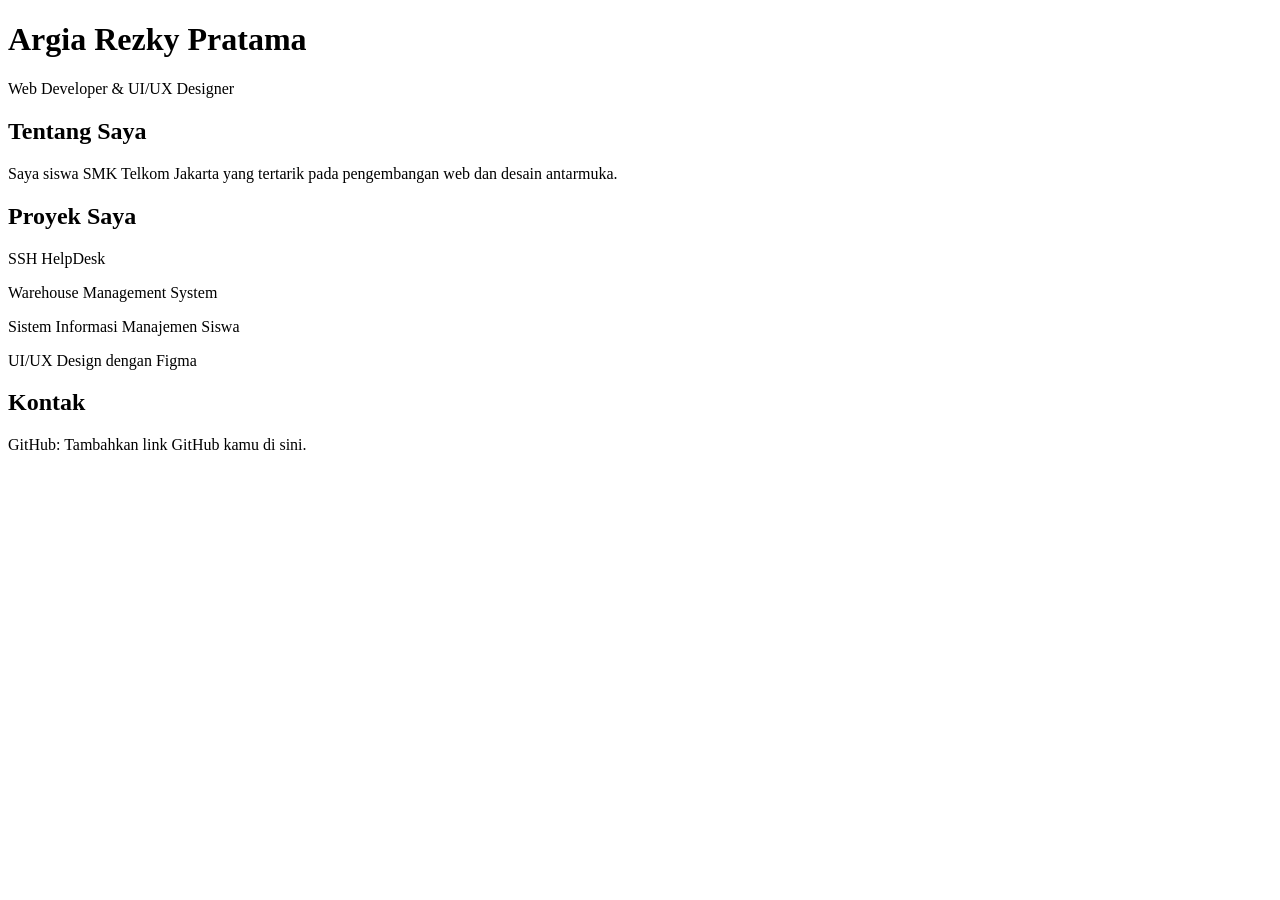
==== index.html @ 99a8f77f "Create index.html" ====
<!DOCTYPE html>
<html lang="id">
<head>
    <meta charset="UTF-8">
    <meta name="viewport" content="width=device-width, initial-scale=1.0">
    <title>Argia Rezky Pratama | Portfolio</title>
    <meta name="description" content="Portfolio Web Developer dan UI/UX Designer.">
</head>
<body>
    <header>
        <h1>Argia Rezky Pratama</h1>
        <p>Web Developer & UI/UX Designer</p>
    </header>

    <main>
        <section>
            <h2>Tentang Saya</h2>
            <p>
                Saya siswa SMK Telkom Jakarta yang tertarik pada
                pengembangan web dan desain antarmuka.
            </p>
        </section>

        <section>
            <h2>Proyek Saya</h2>
            <p>SSH HelpDesk</p>
            <p>Warehouse Management System</p>
            <p>Sistem Informasi Manajemen Siswa</p>
            <p>UI/UX Design dengan Figma</p>
        </section>

        <section>
            <h2>Kontak</h2>
            <p>GitHub: Tambahkan link GitHub kamu di sini.</p>
        </section>
    </main>
</body>
</html>
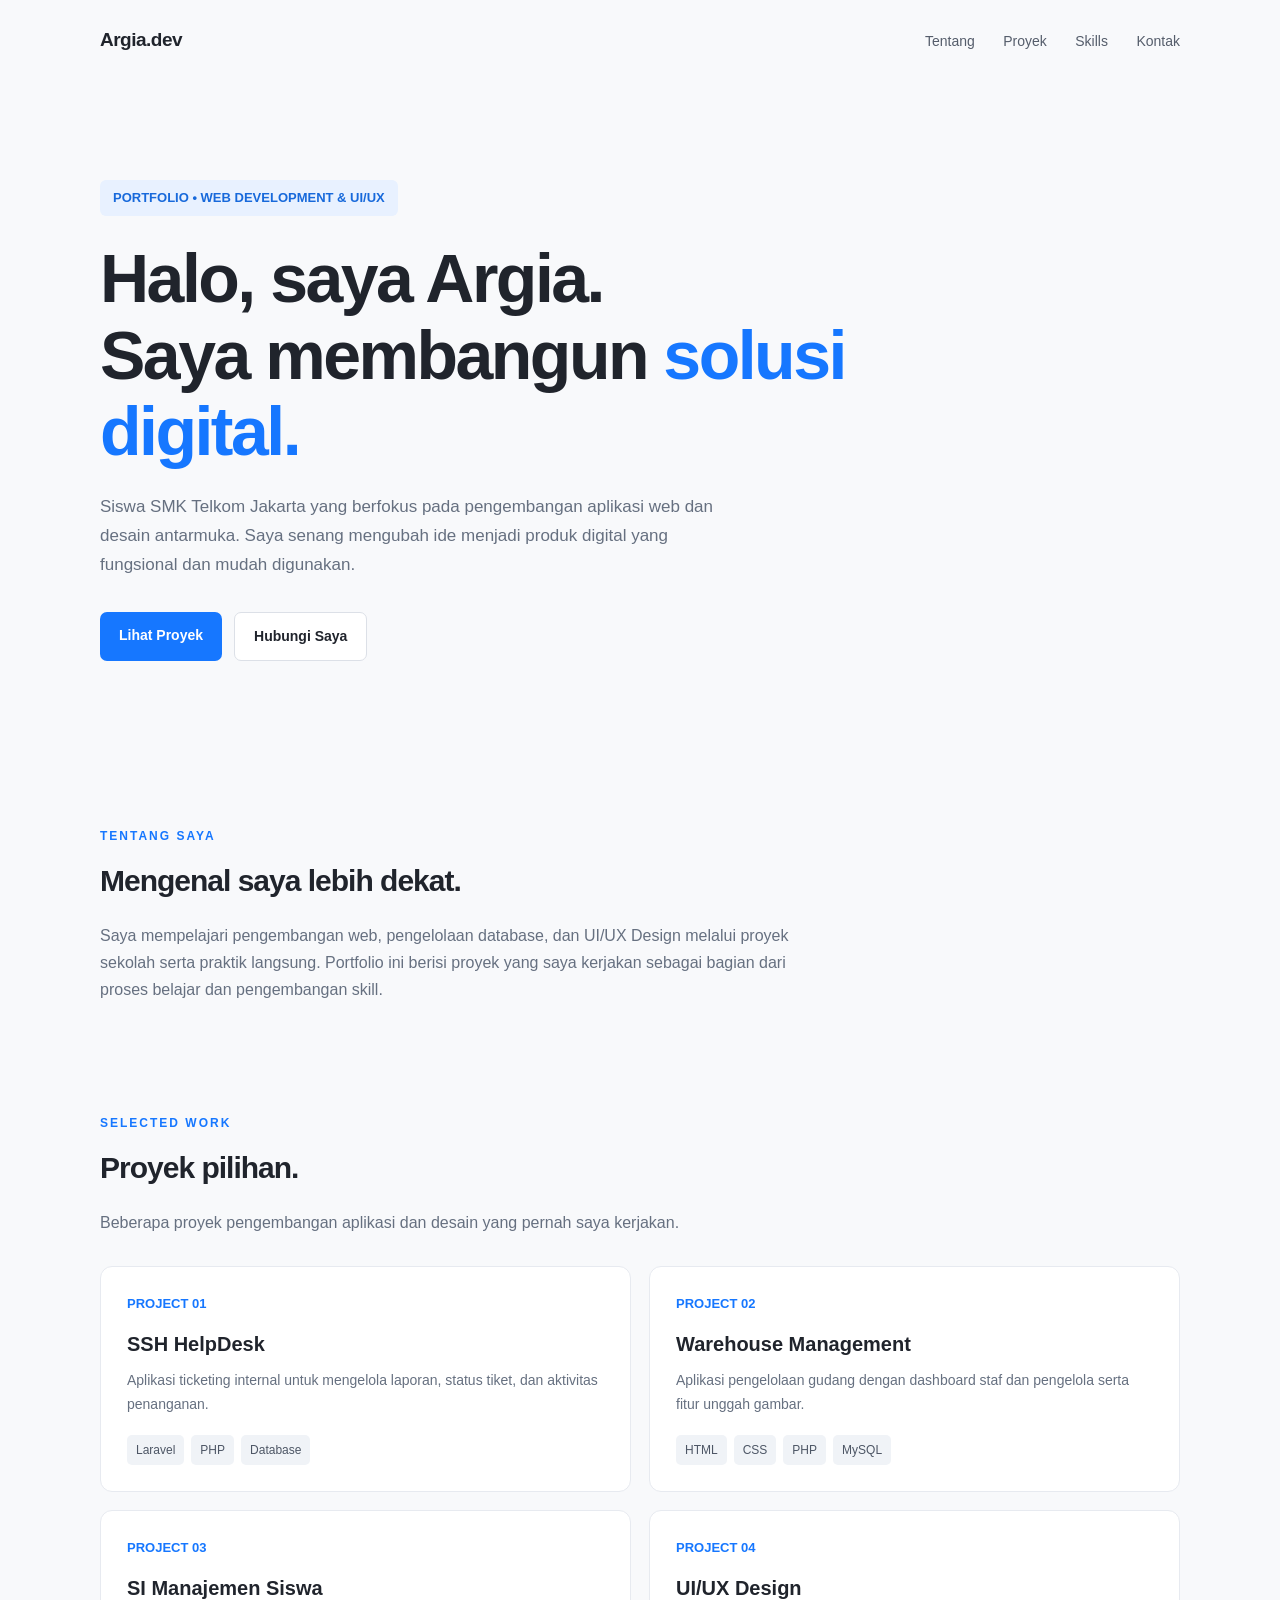
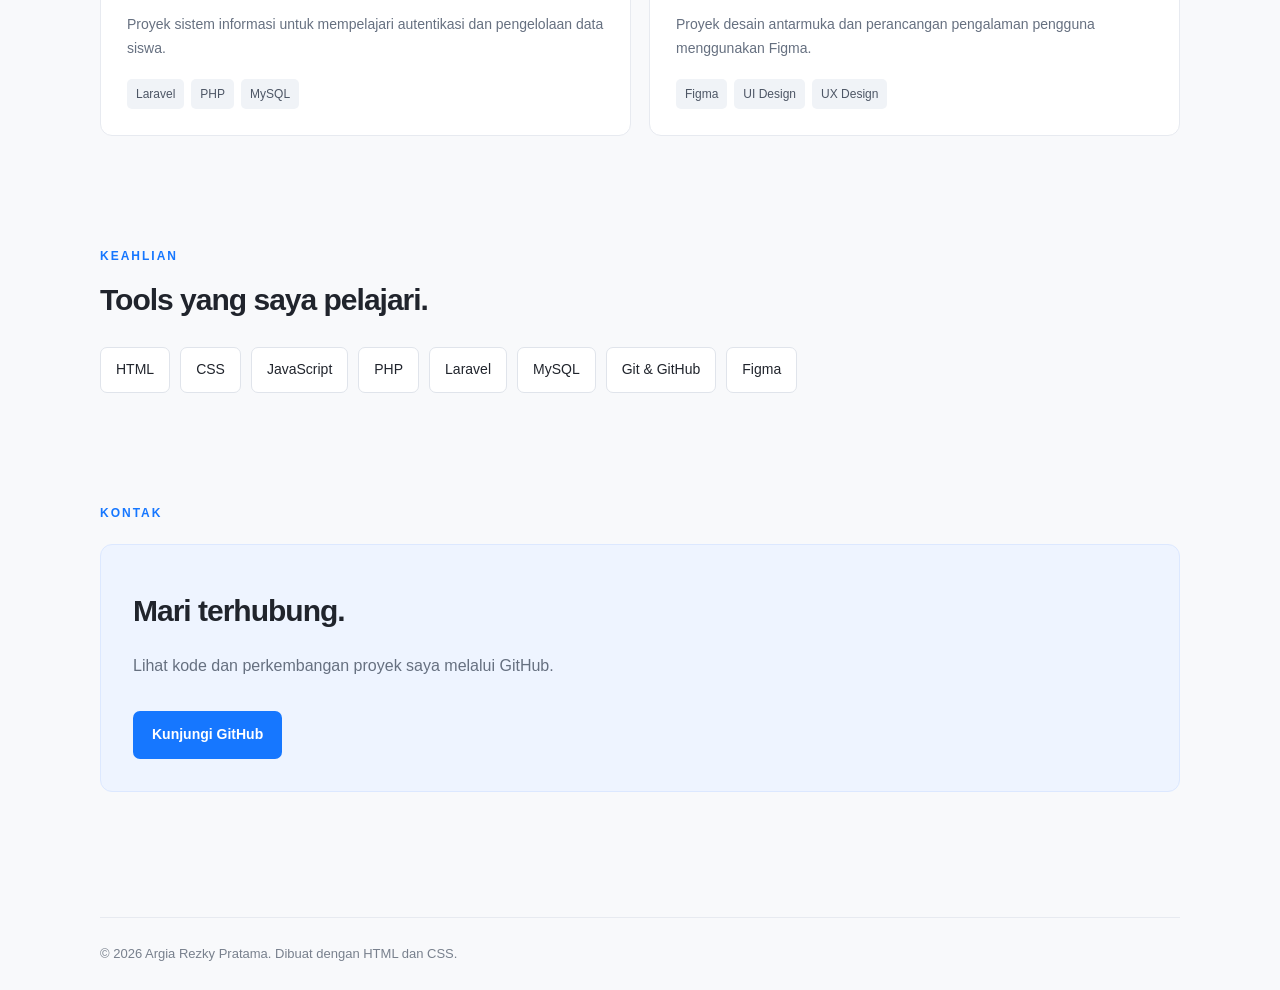
==== commit 37d6ba4b: "Update index.html" ====
--- a/index.html
+++ b/index.html
@@ -1,39 +1,405 @@
-
 <!DOCTYPE html>
 <html lang="id">
 <head>
     <meta charset="UTF-8">
     <meta name="viewport" content="width=device-width, initial-scale=1.0">
+    <meta name="description" content="Portfolio Argia Rezky Pratama, Web Developer dan UI/UX Designer.">
     <title>Argia Rezky Pratama | Portfolio</title>
-    <meta name="description" content="Portfolio Web Developer dan UI/UX Designer.">
+
+    <style>
+        * {
+            margin: 0;
+            padding: 0;
+            box-sizing: border-box;
+        }
+
+        html {
+            scroll-behavior: smooth;
+        }
+
+        body {
+            font-family: Arial, Helvetica, sans-serif;
+            background: #f8f9fb;
+            color: #20242c;
+            line-height: 1.7;
+        }
+
+        .container {
+            width: min(1080px, 90%);
+            margin: auto;
+        }
+
+        nav {
+            display: flex;
+            justify-content: space-between;
+            align-items: center;
+            padding: 24px 0;
+        }
+
+        .logo {
+            font-weight: 800;
+            font-size: 19px;
+            letter-spacing: -0.5px;
+        }
+
+        nav a {
+            text-decoration: none;
+            color: #555d6b;
+            margin-left: 24px;
+            font-size: 14px;
+        }
+
+        nav a:hover {
+            color: #1677ff;
+        }
+
+        .hero {
+            padding: 100px 0 110px;
+            max-width: 780px;
+        }
+
+        .tag {
+            display: inline-block;
+            color: #1769db;
+            background: #e8f1ff;
+            padding: 7px 13px;
+            border-radius: 6px;
+            font-size: 13px;
+            font-weight: 700;
+            margin-bottom: 24px;
+        }
+
+        h1 {
+            font-size: clamp(38px, 7vw, 68px);
+            line-height: 1.12;
+            letter-spacing: -2.5px;
+            margin-bottom: 24px;
+        }
+
+        h1 span {
+            color: #1677ff;
+        }
+
+        .hero p {
+            color: #667080;
+            font-size: 17px;
+            max-width: 620px;
+        }
+
+        .actions {
+            display: flex;
+            gap: 12px;
+            flex-wrap: wrap;
+            margin-top: 32px;
+        }
+
+        .button {
+            display: inline-block;
+            padding: 12px 19px;
+            border-radius: 7px;
+            text-decoration: none;
+            font-size: 14px;
+            font-weight: 700;
+        }
+
+        .primary {
+            color: white;
+            background: #1677ff;
+        }
+
+        .secondary {
+            color: #20242c;
+            border: 1px solid #dce0e7;
+            background: white;
+        }
+
+        section {
+            padding: 55px 0;
+        }
+
+        .section-label {
+            color: #1677ff;
+            font-size: 12px;
+            font-weight: 800;
+            text-transform: uppercase;
+            letter-spacing: 2px;
+        }
+
+        h2 {
+            font-size: 30px;
+            letter-spacing: -1px;
+            margin: 8px 0 16px;
+        }
+
+        .muted {
+            color: #667080;
+            max-width: 700px;
+        }
+
+        .projects {
+            display: grid;
+            grid-template-columns: repeat(2, minmax(0, 1fr));
+            gap: 18px;
+            margin-top: 30px;
+        }
+
+        .project {
+            background: white;
+            border: 1px solid #e7eaf0;
+            border-radius: 12px;
+            padding: 26px;
+            transition: transform 0.2s, border-color 0.2s;
+        }
+
+        .project:hover {
+            transform: translateY(-4px);
+            border-color: #b8d4ff;
+        }
+
+        .project-number {
+            font-size: 13px;
+            color: #1677ff;
+            font-weight: 800;
+        }
+
+        .project h3 {
+            margin: 12px 0 8px;
+            font-size: 20px;
+        }
+
+        .project p {
+            color: #667080;
+            font-size: 14px;
+        }
+
+        .tech {
+            display: flex;
+            flex-wrap: wrap;
+            gap: 7px;
+            margin-top: 18px;
+        }
+
+        .tech span {
+            background: #f0f3f7;
+            padding: 5px 9px;
+            border-radius: 5px;
+            font-size: 12px;
+            color: #4d5665;
+        }
+
+        .skills {
+            display: flex;
+            flex-wrap: wrap;
+            gap: 10px;
+            margin-top: 22px;
+        }
+
+        .skills span {
+            background: white;
+            border: 1px solid #e0e4eb;
+            padding: 10px 15px;
+            border-radius: 7px;
+            font-size: 14px;
+        }
+
+        .contact {
+            background: #eef4ff;
+            border: 1px solid #dce8ff;
+            padding: 32px;
+            border-radius: 12px;
+            margin-top: 20px;
+        }
+
+        footer {
+            border-top: 1px solid #e7eaf0;
+            padding: 25px 0;
+            margin-top: 70px;
+            color: #78808d;
+            font-size: 13px;
+        }
+
+        @media (max-width: 650px) {
+            nav {
+                align-items: flex-start;
+                gap: 15px;
+                flex-direction: column;
+            }
+
+            nav a {
+                margin: 0 15px 0 0;
+            }
+
+            .hero {
+                padding: 65px 0 75px;
+            }
+
+            h1 {
+                letter-spacing: -1.5px;
+            }
+
+            .projects {
+                grid-template-columns: 1fr;
+            }
+
+            section {
+                padding: 38px 0;
+            }
+        }
+    </style>
 </head>
+
 <body>
-    <header>
-        <h1>Argia Rezky Pratama</h1>
-        <p>Web Developer & UI/UX Designer</p>
-    </header>
-
-    <main>
-        <section>
-            <h2>Tentang Saya</h2>
+    <div class="container">
+        <nav>
+            <div class="logo">Argia.dev</div>
+            <div>
+                <a href="#about">Tentang</a>
+                <a href="#projects">Proyek</a>
+                <a href="#skills">Skills</a>
+                <a href="#contact">Kontak</a>
+            </div>
+        </nav>
+
+        <header class="hero">
+            <span class="tag">PORTFOLIO • WEB DEVELOPMENT & UI/UX</span>
+
+            <h1>Halo, saya Argia.<br>
+                Saya membangun <span>solusi digital.</span>
+            </h1>
+
             <p>
-                Saya siswa SMK Telkom Jakarta yang tertarik pada
-                pengembangan web dan desain antarmuka.
+                Siswa SMK Telkom Jakarta yang berfokus pada
+                pengembangan aplikasi web dan desain antarmuka.
+                Saya senang mengubah ide menjadi produk digital
+                yang fungsional dan mudah digunakan.
+            </p>
+
+            <div class="actions">
+                <a href="#projects" class="button primary">
+                    Lihat Proyek
+                </a>
+                <a href="#contact" class="button secondary">
+                    Hubungi Saya
+                </a>
+            </div>
+        </header>
+
+        <section id="about">
+            <div class="section-label">Tentang Saya</div>
+            <h2>Mengenal saya lebih dekat.</h2>
+            <p class="muted">
+                Saya mempelajari pengembangan web, pengelolaan database,
+                dan UI/UX Design melalui proyek sekolah serta praktik
+                langsung. Portfolio ini berisi proyek yang saya kerjakan
+                sebagai bagian dari proses belajar dan pengembangan skill.
             </p>
         </section>
 
-        <section>
-            <h2>Proyek Saya</h2>
-            <p>SSH HelpDesk</p>
-            <p>Warehouse Management System</p>
-            <p>Sistem Informasi Manajemen Siswa</p>
-            <p>UI/UX Design dengan Figma</p>
+        <section id="projects">
+            <div class="section-label">Selected Work</div>
+            <h2>Proyek pilihan.</h2>
+            <p class="muted">
+                Beberapa proyek pengembangan aplikasi dan desain
+                yang pernah saya kerjakan.
+            </p>
+
+            <div class="projects">
+                <article class="project">
+                    <div class="project-number">PROJECT 01</div>
+                    <h3>SSH HelpDesk</h3>
+                    <p>
+                        Aplikasi ticketing internal untuk mengelola
+                        laporan, status tiket, dan aktivitas penanganan.
+                    </p>
+                    <div class="tech">
+                        <span>Laravel</span>
+                        <span>PHP</span>
+                        <span>Database</span>
+                    </div>
+                </article>
+
+                <article class="project">
+                    <div class="project-number">PROJECT 02</div>
+                    <h3>Warehouse Management</h3>
+                    <p>
+                        Aplikasi pengelolaan gudang dengan dashboard
+                        staf dan pengelola serta fitur unggah gambar.
+                    </p>
+                    <div class="tech">
+                        <span>HTML</span>
+                        <span>CSS</span>
+                        <span>PHP</span>
+                        <span>MySQL</span>
+                    </div>
+                </article>
+
+                <article class="project">
+                    <div class="project-number">PROJECT 03</div>
+                    <h3>SI Manajemen Siswa</h3>
+                    <p>
+                        Proyek sistem informasi untuk mempelajari
+                        autentikasi dan pengelolaan data siswa.
+                    </p>
+                    <div class="tech">
+                        <span>Laravel</span>
+                        <span>PHP</span>
+                        <span>MySQL</span>
+                    </div>
+                </article>
+
+                <article class="project">
+                    <div class="project-number">PROJECT 04</div>
+                    <h3>UI/UX Design</h3>
+                    <p>
+                        Proyek desain antarmuka dan perancangan
+                        pengalaman pengguna menggunakan Figma.
+                    </p>
+                    <div class="tech">
+                        <span>Figma</span>
+                        <span>UI Design</span>
+                        <span>UX Design</span>
+                    </div>
+                </article>
+            </div>
         </section>
 
-        <section>
-            <h2>Kontak</h2>
-            <p>GitHub: Tambahkan link GitHub kamu di sini.</p>
+        <section id="skills">
+            <div class="section-label">Keahlian</div>
+            <h2>Tools yang saya pelajari.</h2>
+
+            <div class="skills">
+                <span>HTML</span>
+                <span>CSS</span>
+                <span>JavaScript</span>
+                <span>PHP</span>
+                <span>Laravel</span>
+                <span>MySQL</span>
+                <span>Git & GitHub</span>
+                <span>Figma</span>
+            </div>
         </section>
-    </main>
+
+        <section id="contact">
+            <div class="section-label">Kontak</div>
+            <div class="contact">
+                <h2>Mari terhubung.</h2>
+                <p class="muted">
+                    Lihat kode dan perkembangan proyek saya melalui GitHub.
+                </p>
+                <div class="actions">
+                    <a class="button primary"
+                       href="https://github.com/ArgiaX"
+                       target="_blank"
+                       rel="noopener noreferrer">
+                        Kunjungi GitHub
+                    </a>
+                </div>
+            </div>
+        </section>
+
+        <footer>
+            © 2026 Argia Rezky Pratama. Dibuat dengan HTML dan CSS.
+        </footer>
+    </div>
 </body>
 </html>
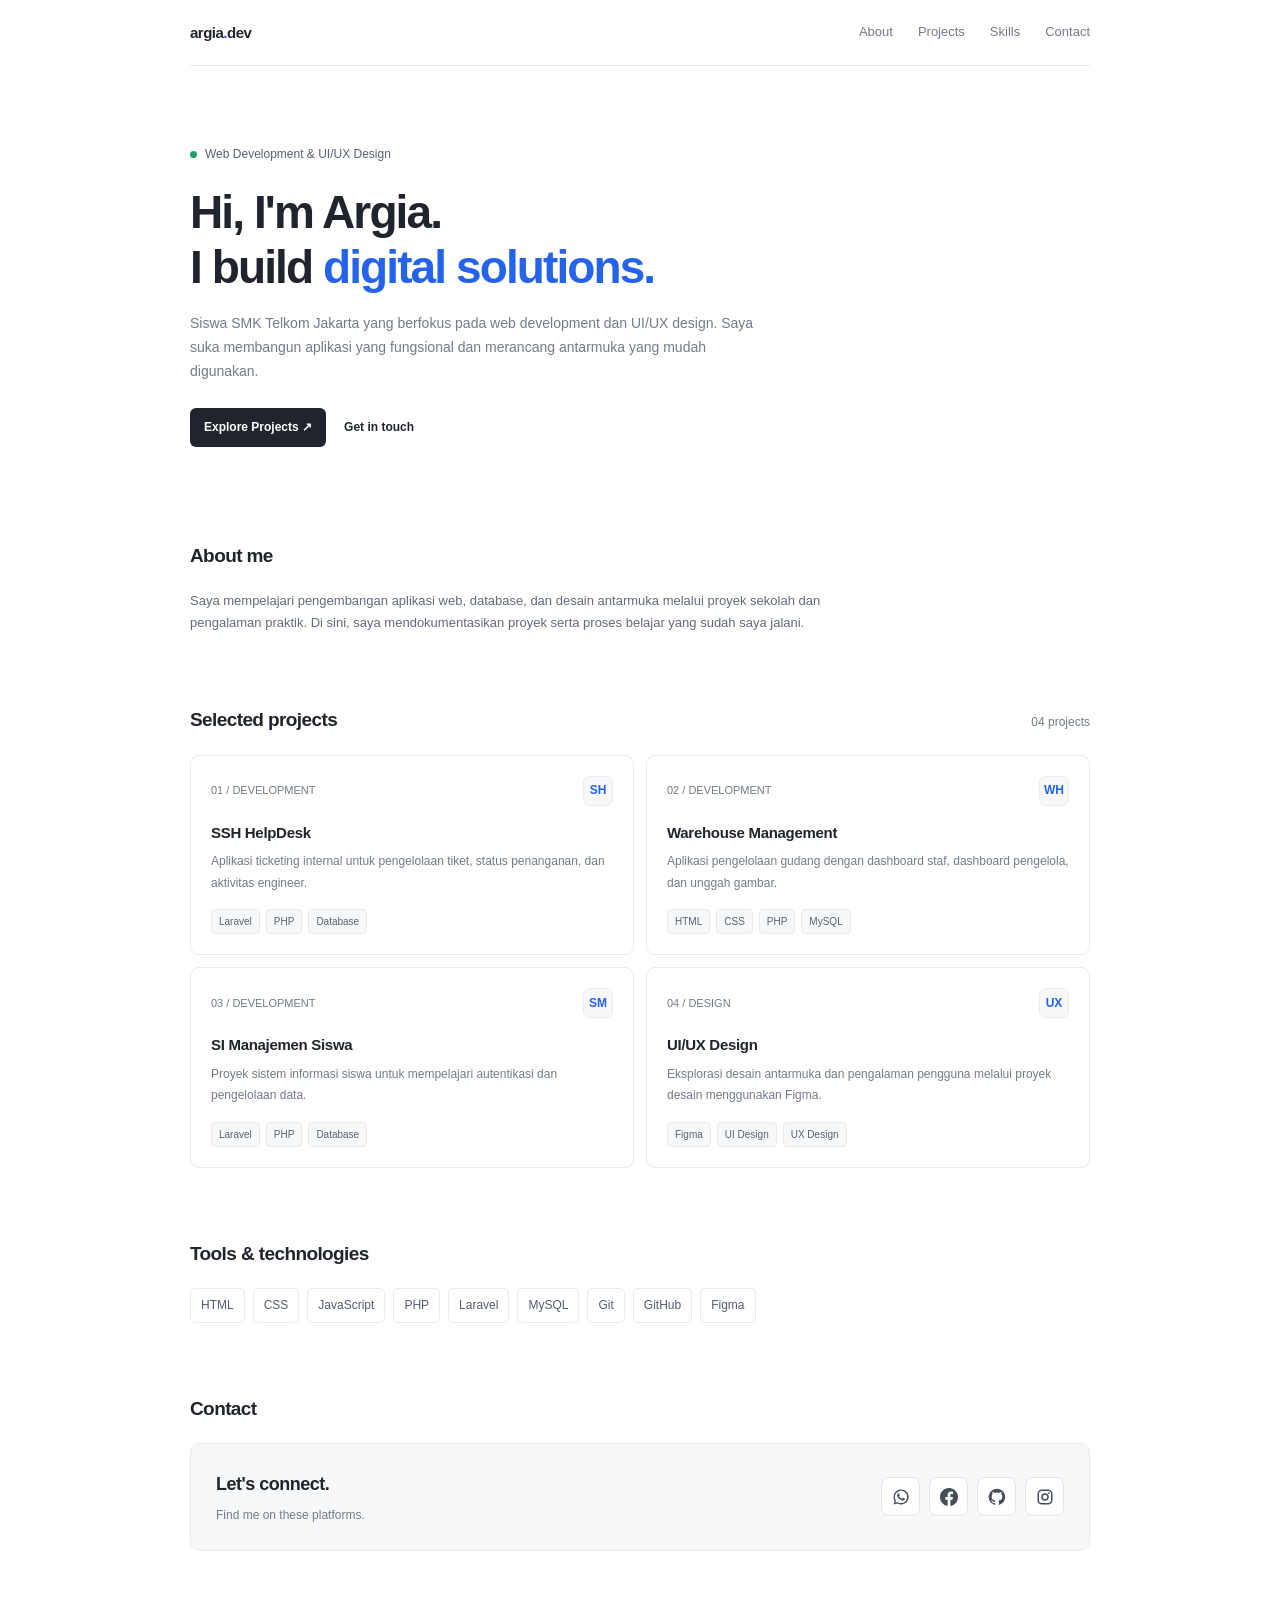
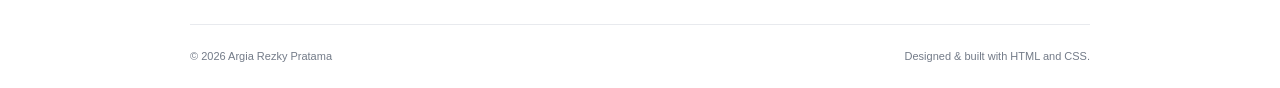
==== commit 349f6823: "Update index.html" ====
--- a/index.html
+++ b/index.html
@@ -1,3 +1,4 @@
+
 <!DOCTYPE html>
 <html lang="id">
 <head>
@@ -7,6 +8,15 @@
     <title>Argia Rezky Pratama | Portfolio</title>
 
     <style>
+        :root {
+            --bg: #ffffff;
+            --surface: #f7f8fa;
+            --text: #20242c;
+            --muted: #737b88;
+            --border: #e8eaee;
+            --accent: #2563eb;
+        }
+
         * {
             margin: 0;
             padding: 0;
@@ -15,234 +25,384 @@
 
         html {
             scroll-behavior: smooth;
+            scroll-padding-top: 85px;
         }
 
         body {
-            font-family: Arial, Helvetica, sans-serif;
-            background: #f8f9fb;
-            color: #20242c;
+            font-family: Inter, -apple-system, BlinkMacSystemFont,
+                "Segoe UI", sans-serif;
+            background: var(--bg);
+            color: var(--text);
+            font-size: 14px;
             line-height: 1.7;
+            -webkit-font-smoothing: antialiased;
+        }
+
+        a {
+            color: inherit;
+            text-decoration: none;
         }
 
         .container {
-            width: min(1080px, 90%);
+            width: min(900px, calc(100% - 40px));
             margin: auto;
         }
 
+        /* NAVBAR */
+
         nav {
+            height: 66px;
             display: flex;
             justify-content: space-between;
             align-items: center;
-            padding: 24px 0;
-        }
-
-        .logo {
-            font-weight: 800;
+            border-bottom: 1px solid var(--border);
+        }
+
+        .brand {
+            font-size: 15px;
+            font-weight: 750;
+            letter-spacing: -0.5px;
+        }
+
+        .brand span {
+            color: var(--accent);
+        }
+
+        .nav-links {
+            display: flex;
+            align-items: center;
+            gap: 25px;
+        }
+
+        .nav-links a {
+            font-size: 13px;
+            color: var(--muted);
+            transition: color .2s;
+        }
+
+        .nav-links a:hover,
+        .nav-links a.active {
+            color: var(--text);
+        }
+
+        /* INTRO */
+
+        .hero {
+            padding: 76px 0 58px;
+        }
+
+        .availability {
+            display: inline-flex;
+            align-items: center;
+            gap: 8px;
+            color: #566171;
+            font-size: 12px;
+            margin-bottom: 20px;
+        }
+
+        .dot {
+            width: 7px;
+            height: 7px;
+            background: #22a06b;
+            border-radius: 50%;
+        }
+
+        h1 {
+            font-size: clamp(32px, 5vw, 46px);
+            letter-spacing: -1.9px;
+            line-height: 1.2;
+            font-weight: 750;
+            margin-bottom: 17px;
+        }
+
+        h1 span {
+            color: var(--accent);
+        }
+
+        .intro {
+            color: var(--muted);
+            max-width: 570px;
+            font-size: 14px;
+        }
+
+        .hero-actions {
+            display: flex;
+            align-items: center;
+            gap: 18px;
+            margin-top: 25px;
+        }
+
+        .button {
+            display: inline-flex;
+            align-items: center;
+            justify-content: center;
+            padding: 9px 14px;
+            border-radius: 6px;
+            font-size: 12px;
+            font-weight: 650;
+            transition: .2s;
+        }
+
+        .button-primary {
+            color: white;
+            background: var(--text);
+        }
+
+        .button-primary:hover {
+            background: var(--accent);
+        }
+
+        .text-link {
+            font-size: 12px;
+            font-weight: 600;
+        }
+
+        .text-link:hover {
+            color: var(--accent);
+        }
+
+        /* SECTIONS */
+
+        section {
+            padding: 35px 0;
+        }
+
+        .section-heading {
+            display: flex;
+            align-items: baseline;
+            justify-content: space-between;
+            gap: 15px;
+            margin-bottom: 18px;
+        }
+
+        .section-heading h2 {
             font-size: 19px;
-            letter-spacing: -0.5px;
-        }
-
-        nav a {
-            text-decoration: none;
-            color: #555d6b;
-            margin-left: 24px;
-            font-size: 14px;
-        }
-
-        nav a:hover {
-            color: #1677ff;
-        }
-
-        .hero {
-            padding: 100px 0 110px;
-            max-width: 780px;
-        }
-
-        .tag {
-            display: inline-block;
-            color: #1769db;
-            background: #e8f1ff;
-            padding: 7px 13px;
-            border-radius: 6px;
+            letter-spacing: -.6px;
+            font-weight: 720;
+        }
+
+        .section-heading p {
+            font-size: 12px;
+            color: var(--muted);
+        }
+
+        .about-text {
+            max-width: 690px;
+            color: #626b78;
             font-size: 13px;
-            font-weight: 700;
-            margin-bottom: 24px;
-        }
-
-        h1 {
-            font-size: clamp(38px, 7vw, 68px);
-            line-height: 1.12;
-            letter-spacing: -2.5px;
-            margin-bottom: 24px;
-        }
-
-        h1 span {
-            color: #1677ff;
-        }
-
-        .hero p {
-            color: #667080;
-            font-size: 17px;
-            max-width: 620px;
-        }
-
-        .actions {
-            display: flex;
-            gap: 12px;
-            flex-wrap: wrap;
-            margin-top: 32px;
-        }
-
-        .button {
-            display: inline-block;
-            padding: 12px 19px;
-            border-radius: 7px;
-            text-decoration: none;
-            font-size: 14px;
-            font-weight: 700;
-        }
-
-        .primary {
-            color: white;
-            background: #1677ff;
-        }
-
-        .secondary {
-            color: #20242c;
-            border: 1px solid #dce0e7;
-            background: white;
-        }
-
-        section {
-            padding: 55px 0;
-        }
-
-        .section-label {
-            color: #1677ff;
-            font-size: 12px;
-            font-weight: 800;
-            text-transform: uppercase;
-            letter-spacing: 2px;
-        }
-
-        h2 {
-            font-size: 30px;
-            letter-spacing: -1px;
-            margin: 8px 0 16px;
-        }
-
-        .muted {
-            color: #667080;
-            max-width: 700px;
-        }
-
-        .projects {
+        }
+
+        /* PROJECTS */
+
+        .project-grid {
             display: grid;
             grid-template-columns: repeat(2, minmax(0, 1fr));
-            gap: 18px;
-            margin-top: 30px;
+            gap: 12px;
         }
 
         .project {
+            padding: 20px;
+            border: 1px solid var(--border);
+            border-radius: 9px;
             background: white;
-            border: 1px solid #e7eaf0;
-            border-radius: 12px;
-            padding: 26px;
-            transition: transform 0.2s, border-color 0.2s;
+            transition: border-color .2s, transform .2s;
         }
 
         .project:hover {
-            transform: translateY(-4px);
-            border-color: #b8d4ff;
-        }
-
-        .project-number {
-            font-size: 13px;
-            color: #1677ff;
-            font-weight: 800;
+            border-color: #c5d5f6;
+            transform: translateY(-2px);
+        }
+
+        .project-top {
+            display: flex;
+            align-items: center;
+            justify-content: space-between;
+            margin-bottom: 14px;
+        }
+
+        .project-index {
+            color: var(--muted);
+            font-size: 11px;
+        }
+
+        .project-mark {
+            width: 30px;
+            height: 30px;
+            display: grid;
+            place-items: center;
+            background: var(--surface);
+            border: 1px solid var(--border);
+            border-radius: 7px;
+            color: var(--accent);
+            font-size: 12px;
+            font-weight: 750;
         }
 
         .project h3 {
-            margin: 12px 0 8px;
-            font-size: 20px;
+            font-size: 15px;
+            letter-spacing: -.3px;
+            margin-bottom: 6px;
         }
 
         .project p {
-            color: #667080;
-            font-size: 14px;
-        }
-
-        .tech {
+            font-size: 12px;
+            line-height: 1.8;
+            color: var(--muted);
+        }
+
+        .tags {
             display: flex;
             flex-wrap: wrap;
-            gap: 7px;
-            margin-top: 18px;
-        }
-
-        .tech span {
-            background: #f0f3f7;
-            padding: 5px 9px;
+            gap: 6px;
+            margin-top: 15px;
+        }
+
+        .tags span {
+            background: var(--surface);
+            border: 1px solid var(--border);
+            border-radius: 4px;
+            padding: 3px 7px;
+            font-size: 10px;
+            color: #596272;
+        }
+
+        /* SKILLS */
+
+        .skill-list {
+            display: flex;
+            flex-wrap: wrap;
+            gap: 8px;
+        }
+
+        .skill-list span {
+            border: 1px solid var(--border);
             border-radius: 5px;
-            font-size: 12px;
-            color: #4d5665;
-        }
-
-        .skills {
-            display: flex;
-            flex-wrap: wrap;
-            gap: 10px;
-            margin-top: 22px;
-        }
-
-        .skills span {
+            padding: 6px 10px;
+            font-size: 12px;
+            color: #535d6c;
+        }
+
+        /* CONTACT */
+
+        .contact-box {
+            background: var(--surface);
+            border: 1px solid var(--border);
+            border-radius: 10px;
+            padding: 25px;
+            display: flex;
+            align-items: center;
+            justify-content: space-between;
+            gap: 20px;
+        }
+
+        .contact-box h2 {
+            font-size: 18px;
+            letter-spacing: -.5px;
+            margin-bottom: 5px;
+        }
+
+        .contact-box p {
+            color: var(--muted);
+            font-size: 12px;
+        }
+
+        .socials {
+            display: flex;
+            gap: 9px;
+            flex-shrink: 0;
+        }
+
+        .social {
+            width: 39px;
+            height: 39px;
+            display: grid;
+            place-items: center;
             background: white;
-            border: 1px solid #e0e4eb;
-            padding: 10px 15px;
-            border-radius: 7px;
-            font-size: 14px;
-        }
-
-        .contact {
-            background: #eef4ff;
-            border: 1px solid #dce8ff;
-            padding: 32px;
-            border-radius: 12px;
-            margin-top: 20px;
+            border: 1px solid #e1e5eb;
+            border-radius: 8px;
+            color: #454d59;
+            transition: .2s;
+        }
+
+        .social svg {
+            width: 18px;
+            height: 18px;
+            fill: currentColor;
+        }
+
+        .social:hover {
+            color: var(--accent);
+            border-color: #b9cdf7;
+            transform: translateY(-2px);
         }
 
         footer {
-            border-top: 1px solid #e7eaf0;
-            padding: 25px 0;
-            margin-top: 70px;
-            color: #78808d;
-            font-size: 13px;
-        }
-
-        @media (max-width: 650px) {
+            margin-top: 38px;
+            padding: 22px 0;
+            border-top: 1px solid var(--border);
+            display: flex;
+            justify-content: space-between;
+            gap: 12px;
+            color: var(--muted);
+            font-size: 11px;
+        }
+
+        @media (max-width: 600px) {
+            .container {
+                width: calc(100% - 32px);
+            }
+
             nav {
+                height: 62px;
+            }
+
+            .nav-links {
+                gap: 13px;
+            }
+
+            .nav-links a {
+                font-size: 12px;
+            }
+
+            .hero {
+                padding: 58px 0 42px;
+            }
+
+            h1 {
+                letter-spacing: -1.3px;
+            }
+
+            section {
+                padding: 27px 0;
+            }
+
+            .project-grid {
+                grid-template-columns: 1fr;
+            }
+
+            .contact-box {
                 align-items: flex-start;
-                gap: 15px;
                 flex-direction: column;
-            }
-
-            nav a {
-                margin: 0 15px 0 0;
-            }
-
-            .hero {
-                padding: 65px 0 75px;
-            }
-
-            h1 {
-                letter-spacing: -1.5px;
-            }
-
-            .projects {
-                grid-template-columns: 1fr;
-            }
-
-            section {
-                padding: 38px 0;
+                padding: 20px;
+            }
+
+            .socials {
+                flex-wrap: wrap;
+            }
+
+            footer {
+                flex-direction: column;
+                gap: 4px;
+            }
+        }
+
+        @media (prefers-reduced-motion: reduce) {
+            html {
+                scroll-behavior: auto;
+            }
+
+            *, *::before, *::after {
+                transition: none !important;
             }
         }
     </style>
@@ -250,68 +410,76 @@
 
 <body>
     <div class="container">
+
         <nav>
-            <div class="logo">Argia.dev</div>
-            <div>
-                <a href="#about">Tentang</a>
-                <a href="#projects">Proyek</a>
+            <a href="#home" class="brand">argia<span>.</span>dev</a>
+
+            <div class="nav-links">
+                <a href="#about">About</a>
+                <a href="#projects">Projects</a>
                 <a href="#skills">Skills</a>
-                <a href="#contact">Kontak</a>
+                <a href="#contact">Contact</a>
             </div>
         </nav>
 
-        <header class="hero">
-            <span class="tag">PORTFOLIO • WEB DEVELOPMENT & UI/UX</span>
-
-            <h1>Halo, saya Argia.<br>
-                Saya membangun <span>solusi digital.</span>
+        <header class="hero" id="home">
+            <div class="availability">
+                <span class="dot"></span>
+                Web Development & UI/UX Design
+            </div>
+
+            <h1>Hi, I'm Argia.<br>
+                I build <span>digital solutions.</span>
             </h1>
 
-            <p>
-                Siswa SMK Telkom Jakarta yang berfokus pada
-                pengembangan aplikasi web dan desain antarmuka.
-                Saya senang mengubah ide menjadi produk digital
-                yang fungsional dan mudah digunakan.
+            <p class="intro">
+                Siswa SMK Telkom Jakarta yang berfokus pada web development
+                dan UI/UX design. Saya suka membangun aplikasi yang
+                fungsional dan merancang antarmuka yang mudah digunakan.
             </p>
 
-            <div class="actions">
-                <a href="#projects" class="button primary">
-                    Lihat Proyek
+            <div class="hero-actions">
+                <a href="#projects" class="button button-primary">
+                    Explore Projects ↗
                 </a>
-                <a href="#contact" class="button secondary">
-                    Hubungi Saya
+                <a href="#contact" class="text-link">
+                    Get in touch
                 </a>
             </div>
         </header>
 
         <section id="about">
-            <div class="section-label">Tentang Saya</div>
-            <h2>Mengenal saya lebih dekat.</h2>
-            <p class="muted">
-                Saya mempelajari pengembangan web, pengelolaan database,
-                dan UI/UX Design melalui proyek sekolah serta praktik
-                langsung. Portfolio ini berisi proyek yang saya kerjakan
-                sebagai bagian dari proses belajar dan pengembangan skill.
+            <div class="section-heading">
+                <h2>About me</h2>
+            </div>
+
+            <p class="about-text">
+                Saya mempelajari pengembangan aplikasi web, database,
+                dan desain antarmuka melalui proyek sekolah dan pengalaman
+                praktik. Di sini, saya mendokumentasikan proyek serta
+                proses belajar yang sudah saya jalani.
             </p>
         </section>
 
         <section id="projects">
-            <div class="section-label">Selected Work</div>
-            <h2>Proyek pilihan.</h2>
-            <p class="muted">
-                Beberapa proyek pengembangan aplikasi dan desain
-                yang pernah saya kerjakan.
-            </p>
-
-            <div class="projects">
+            <div class="section-heading">
+                <h2>Selected projects</h2>
+                <p>04 projects</p>
+            </div>
+
+            <div class="project-grid">
+
                 <article class="project">
-                    <div class="project-number">PROJECT 01</div>
+                    <div class="project-top">
+                        <span class="project-index">01 / DEVELOPMENT</span>
+                        <span class="project-mark">SH</span>
+                    </div>
                     <h3>SSH HelpDesk</h3>
                     <p>
-                        Aplikasi ticketing internal untuk mengelola
-                        laporan, status tiket, dan aktivitas penanganan.
+                        Aplikasi ticketing internal untuk pengelolaan tiket,
+                        status penanganan, dan aktivitas engineer.
                     </p>
-                    <div class="tech">
+                    <div class="tags">
                         <span>Laravel</span>
                         <span>PHP</span>
                         <span>Database</span>
@@ -319,13 +487,16 @@
                 </article>
 
                 <article class="project">
-                    <div class="project-number">PROJECT 02</div>
+                    <div class="project-top">
+                        <span class="project-index">02 / DEVELOPMENT</span>
+                        <span class="project-mark">WH</span>
+                    </div>
                     <h3>Warehouse Management</h3>
                     <p>
-                        Aplikasi pengelolaan gudang dengan dashboard
-                        staf dan pengelola serta fitur unggah gambar.
+                        Aplikasi pengelolaan gudang dengan dashboard staf,
+                        dashboard pengelola, dan unggah gambar.
                     </p>
-                    <div class="tech">
+                    <div class="tags">
                         <span>HTML</span>
                         <span>CSS</span>
                         <span>PHP</span>
@@ -334,72 +505,128 @@
                 </article>
 
                 <article class="project">
-                    <div class="project-number">PROJECT 03</div>
+                    <div class="project-top">
+                        <span class="project-index">03 / DEVELOPMENT</span>
+                        <span class="project-mark">SM</span>
+                    </div>
                     <h3>SI Manajemen Siswa</h3>
                     <p>
-                        Proyek sistem informasi untuk mempelajari
-                        autentikasi dan pengelolaan data siswa.
+                        Proyek sistem informasi siswa untuk mempelajari
+                        autentikasi dan pengelolaan data.
                     </p>
-                    <div class="tech">
+                    <div class="tags">
                         <span>Laravel</span>
                         <span>PHP</span>
-                        <span>MySQL</span>
+                        <span>Database</span>
                     </div>
                 </article>
 
                 <article class="project">
-                    <div class="project-number">PROJECT 04</div>
+                    <div class="project-top">
+                        <span class="project-index">04 / DESIGN</span>
+                        <span class="project-mark">UX</span>
+                    </div>
                     <h3>UI/UX Design</h3>
                     <p>
-                        Proyek desain antarmuka dan perancangan
-                        pengalaman pengguna menggunakan Figma.
+                        Eksplorasi desain antarmuka dan pengalaman pengguna
+                        melalui proyek desain menggunakan Figma.
                     </p>
-                    <div class="tech">
+                    <div class="tags">
                         <span>Figma</span>
                         <span>UI Design</span>
                         <span>UX Design</span>
                     </div>
                 </article>
+
             </div>
         </section>
 
         <section id="skills">
-            <div class="section-label">Keahlian</div>
-            <h2>Tools yang saya pelajari.</h2>
-
-            <div class="skills">
+            <div class="section-heading">
+                <h2>Tools & technologies</h2>
+            </div>
+
+            <div class="skill-list">
                 <span>HTML</span>
                 <span>CSS</span>
                 <span>JavaScript</span>
                 <span>PHP</span>
                 <span>Laravel</span>
                 <span>MySQL</span>
-                <span>Git & GitHub</span>
+                <span>Git</span>
+                <span>GitHub</span>
                 <span>Figma</span>
             </div>
         </section>
 
         <section id="contact">
-            <div class="section-label">Kontak</div>
-            <div class="contact">
-                <h2>Mari terhubung.</h2>
-                <p class="muted">
-                    Lihat kode dan perkembangan proyek saya melalui GitHub.
-                </p>
-                <div class="actions">
-                    <a class="button primary"
-                       href="https://github.com/ArgiaX"
+            <div class="section-heading">
+                <h2>Contact</h2>
+            </div>
+
+            <div class="contact-box">
+                <div>
+                    <h2>Let's connect.</h2>
+                    <p>
+                        Find me on these platforms.
+                    </p>
+                </div>
+
+                <div class="socials">
+                    
+                    <a class="social"
+                       href="https://wa.me/62895412086888"
                        target="_blank"
-                       rel="noopener noreferrer">
-                        Kunjungi GitHub
+                       rel="noopener noreferrer"
+                       aria-label="WhatsApp"
+                       title="WhatsApp">
+                        <svg viewBox="0 0 24 24">
+                            <path d="M12.04 2a9.9 9.9 0 0 0-8.53 14.92L2.2 22l5.25-1.38A9.96 9.96 0 1 0 12.04 2Zm0 18.15a8.2 8.2 0 0 1-4.18-1.14l-.3-.18-3.11.82.83-3.03-.2-.31a8.2 8.2 0 1 1 6.96 3.84Zm4.5-6.14c-.25-.13-1.48-.73-1.71-.81-.23-.09-.4-.13-.57.13-.17.25-.65.81-.8.97-.14.17-.29.19-.54.06-.25-.13-1.06-.39-2.02-1.24-.75-.66-1.25-1.48-1.4-1.73-.14-.25-.01-.39.11-.51.11-.11.25-.29.37-.43.13-.14.17-.25.25-.42.08-.17.04-.32-.02-.45-.06-.13-.57-1.37-.78-1.87-.21-.49-.42-.42-.57-.43h-.49c-.17 0-.44.06-.67.31-.23.25-.88.86-.88 2.1 0 1.23.9 2.42 1.03 2.59.12.17 1.77 2.7 4.28 3.78.6.26 1.07.41 1.43.53.6.19 1.15.16 1.58.1.48-.07 1.48-.6 1.69-1.19.21-.58.21-1.08.15-1.19-.06-.1-.23-.16-.48-.29Z"/>
+                        </svg>
                     </a>
+
+                    <a class="social"
+                       href="https://www.facebook.com/Argia Rezky Pratama"
+                       target="_blank"
+                       rel="noopener noreferrer"
+                       aria-label="Facebook"
+                       title="Facebook">
+                        <svg viewBox="0 0 24 24">
+                            <path d="M24 12.07C24 5.4 18.63 0 12 0S0 5.4 0 12.07C0 18.09 4.39 23.08 10.13 24v-8.44H7.08v-3.49h3.05V9.4c0-3.02 1.79-4.69 4.53-4.69 1.31 0 2.69.24 2.69.24v2.98h-1.52c-1.49 0-1.96.93-1.96 1.89v2.26h3.33l-.53 3.49h-2.8V24C19.61 23.08 24 18.09 24 12.07Z"/>
+                        </svg>
+                    </a>
+
+                    <a class="social"
+                       href="https://github.com/argiareky"
+                       target="_blank"
+                       rel="noopener noreferrer"
+                       aria-label="GitHub"
+                       title="GitHub">
+                        <svg viewBox="0 0 24 24">
+                            <path d="M12 .9a11.1 11.1 0 0 0-3.51 21.63c.56.1.76-.24.76-.54v-2.1c-3.1.67-3.76-1.32-3.76-1.32-.5-1.29-1.24-1.63-1.24-1.63-1.01-.69.08-.68.08-.68 1.12.08 1.71 1.15 1.71 1.15.99 1.7 2.59 1.21 3.22.93.1-.72.39-1.21.7-1.49-2.48-.28-5.09-1.25-5.09-5.51 0-1.22.43-2.22 1.15-3-.12-.28-.5-1.42.11-2.96 0 0 .94-.3 3.05 1.15a10.5 10.5 0 0 1 5.55 0c2.11-1.45 3.05-1.15 3.05-1.15.61 1.54.23 2.68.11 2.96.72.78 1.15 1.78 1.15 3 0 4.27-2.62 5.22-5.11 5.5.4.35.75 1.02.75 2.06v3.05c0 .3.2.65.77.54A11.1 11.1 0 0 0 12 .9Z"/>
+                        </svg>
+                    </a>
+
+                    <a class="social"
+                       href="https://www.instagram.com/_pratamass/"
+                       target="_blank"
+                       rel="noopener noreferrer"
+                       aria-label="Instagram"
+                       title="Instagram">
+                        <svg viewBox="0 0 24 24">
+                            <path d="M7.8 2h8.4A5.8 5.8 0 0 1 22 7.8v8.4a5.8 5.8 0 0 1-5.8 5.8H7.8A5.8 5.8 0 0 1 2 16.2V7.8A5.8 5.8 0 0 1 7.8 2Zm-.2 2A3.6 3.6 0 0 0 4 7.6v8.8A3.6 3.6 0 0 0 7.6 20h8.8a3.6 3.6 0 0 0 3.6-3.6V7.6A3.6 3.6 0 0 0 16.4 4H7.6Zm4.4 3a5 5 0 1 1 0 10 5 5 0 0 1 0-10Zm0 2a3 3 0 1 0 0 6 3 3 0 0 0 0-6Zm5.2-3.5a1.2 1.2 0 1 1 0 2.4 1.2 1.2 0 0 1 0-2.4Z"/>
+                        </svg>
+                    </a>
+
                 </div>
             </div>
         </section>
 
         <footer>
-            © 2026 Argia Rezky Pratama. Dibuat dengan HTML dan CSS.
+            <span>© 2026 Argia Rezky Pratama</span>
+            <span>Designed & built with HTML and CSS.</span>
         </footer>
+
     </div>
 </body>
 </html>
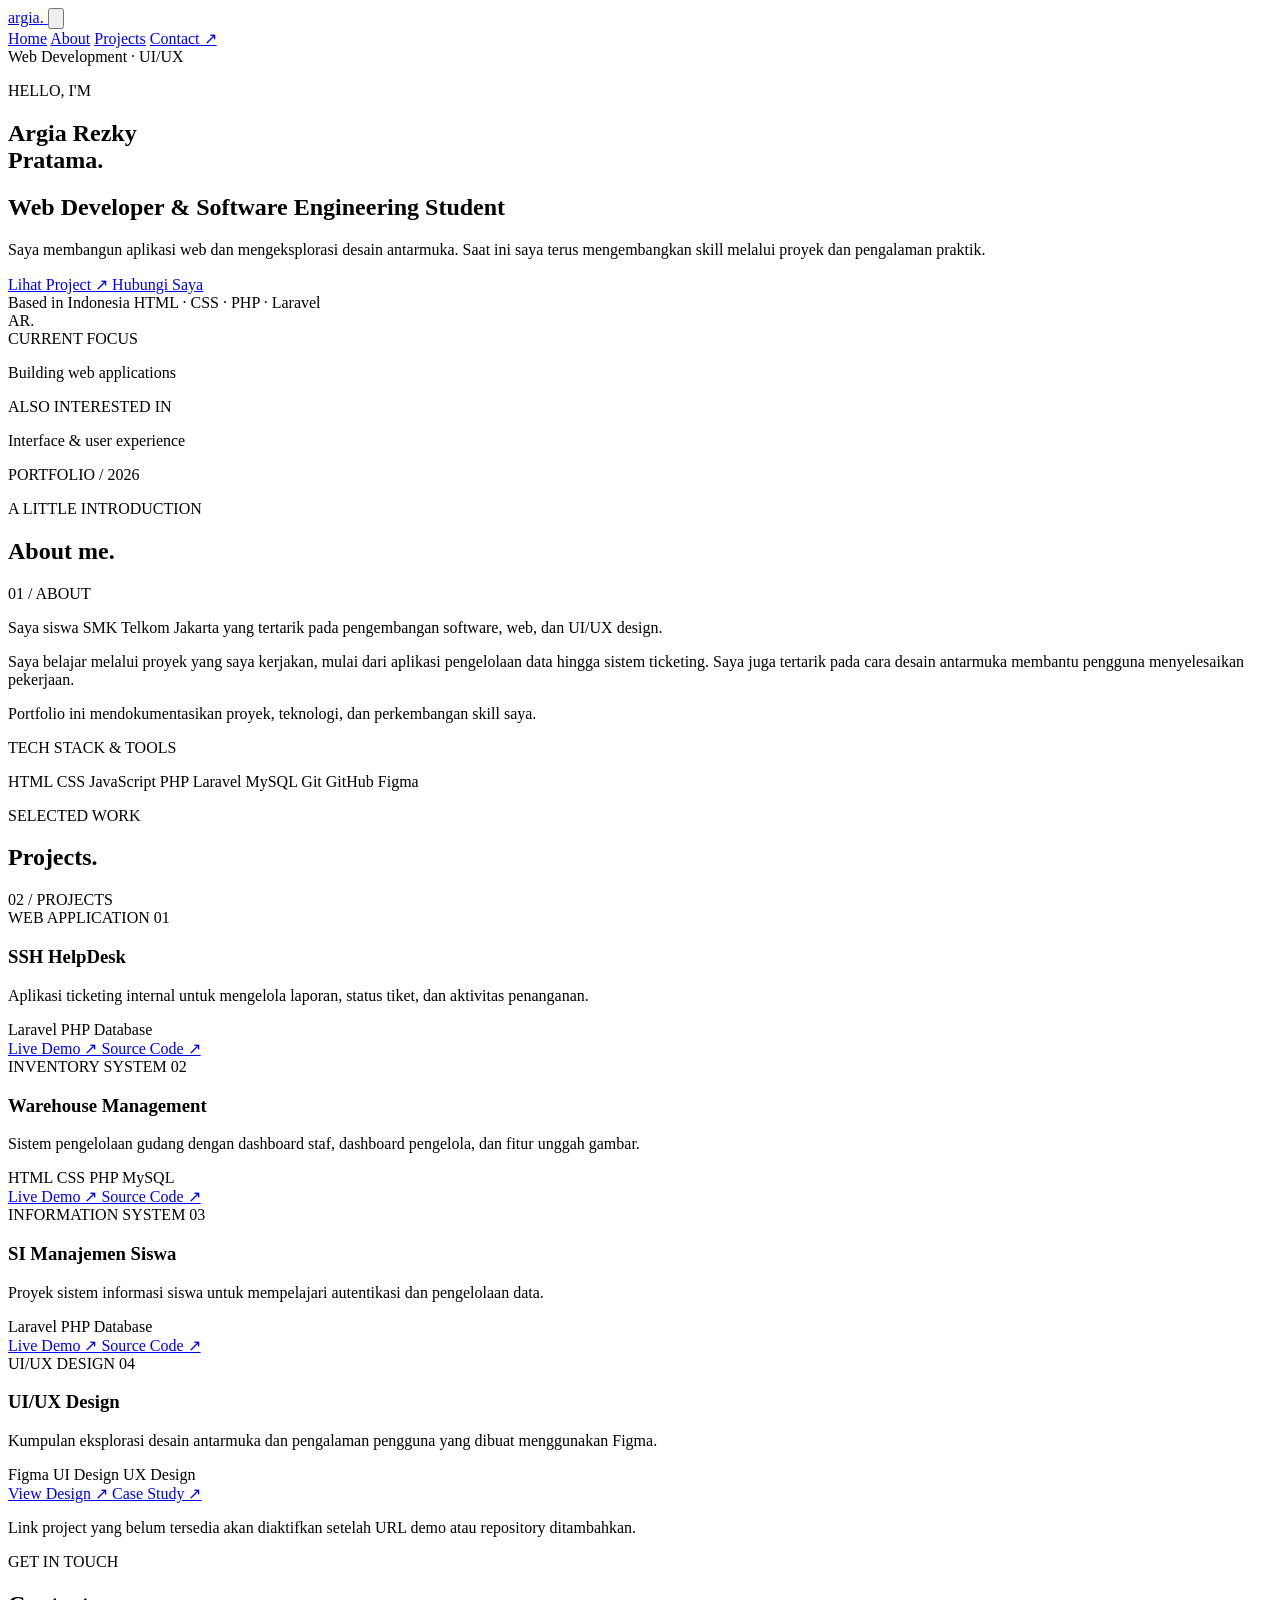
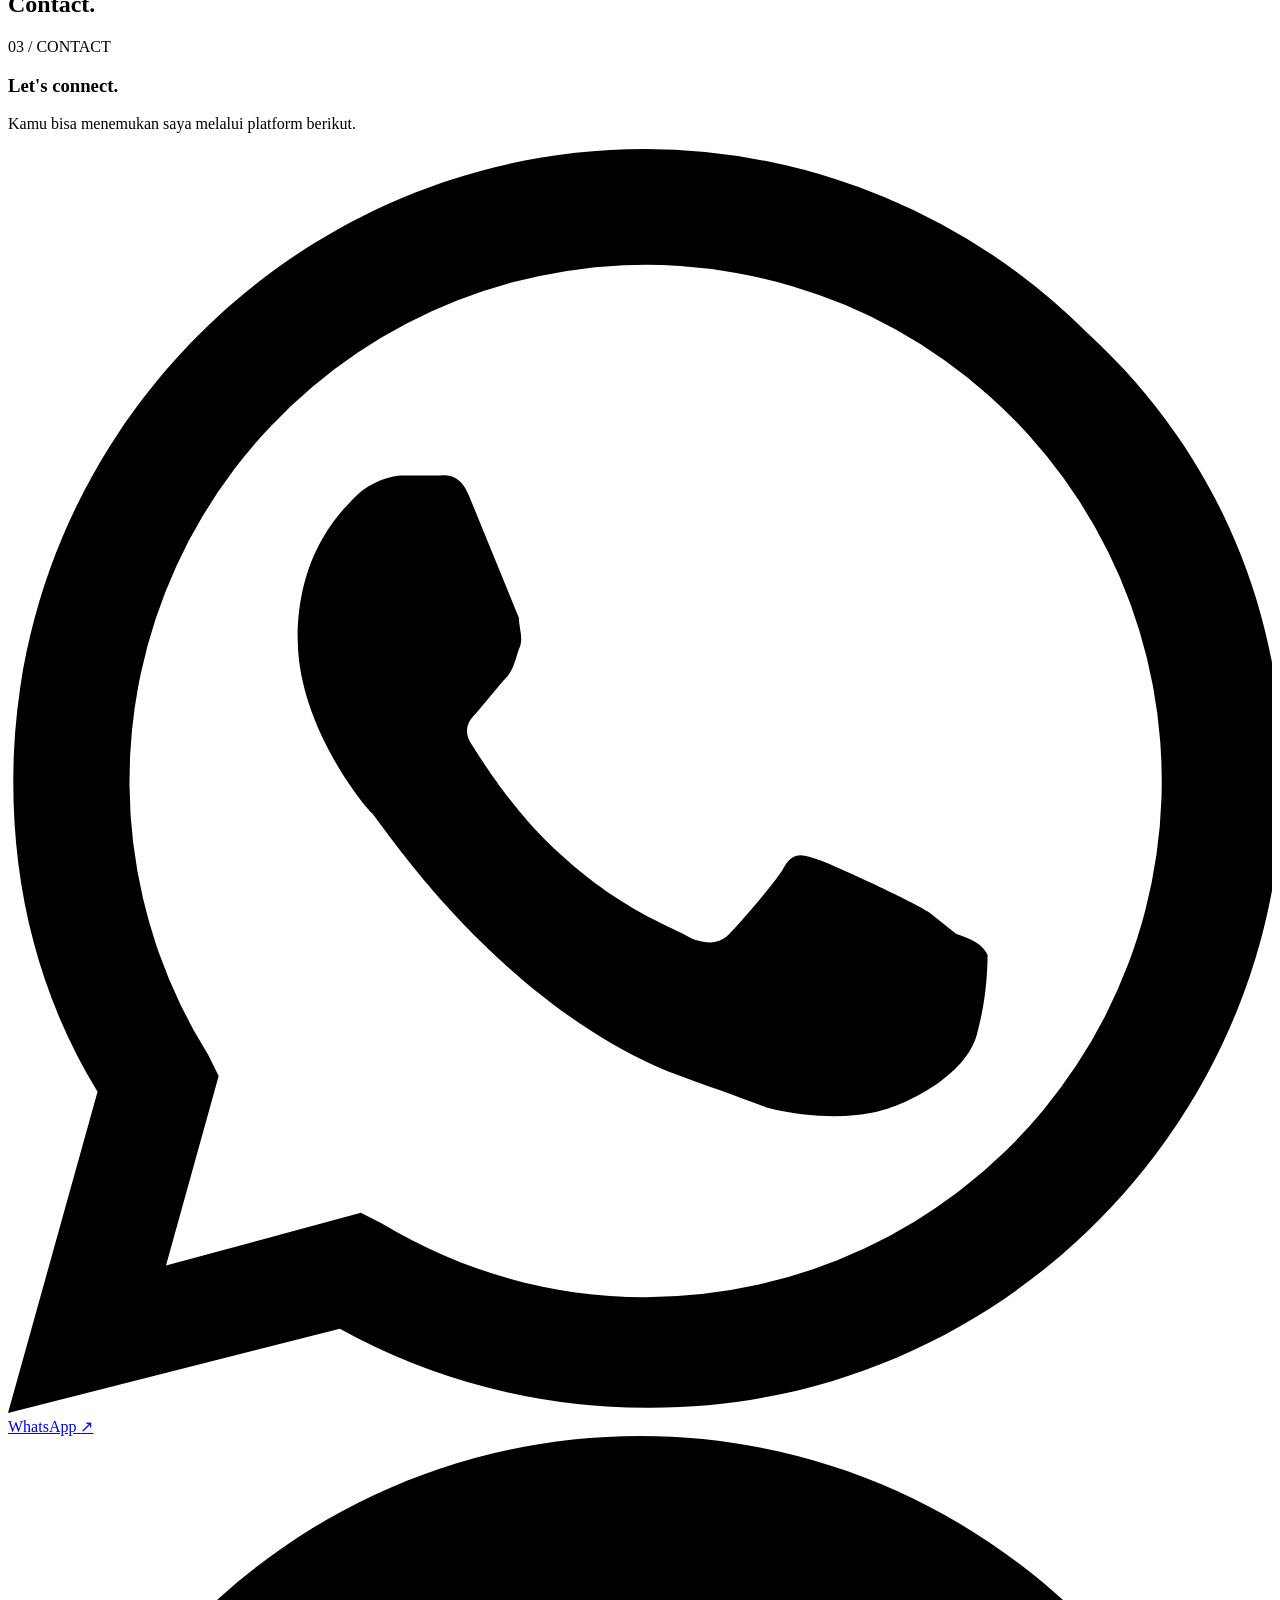
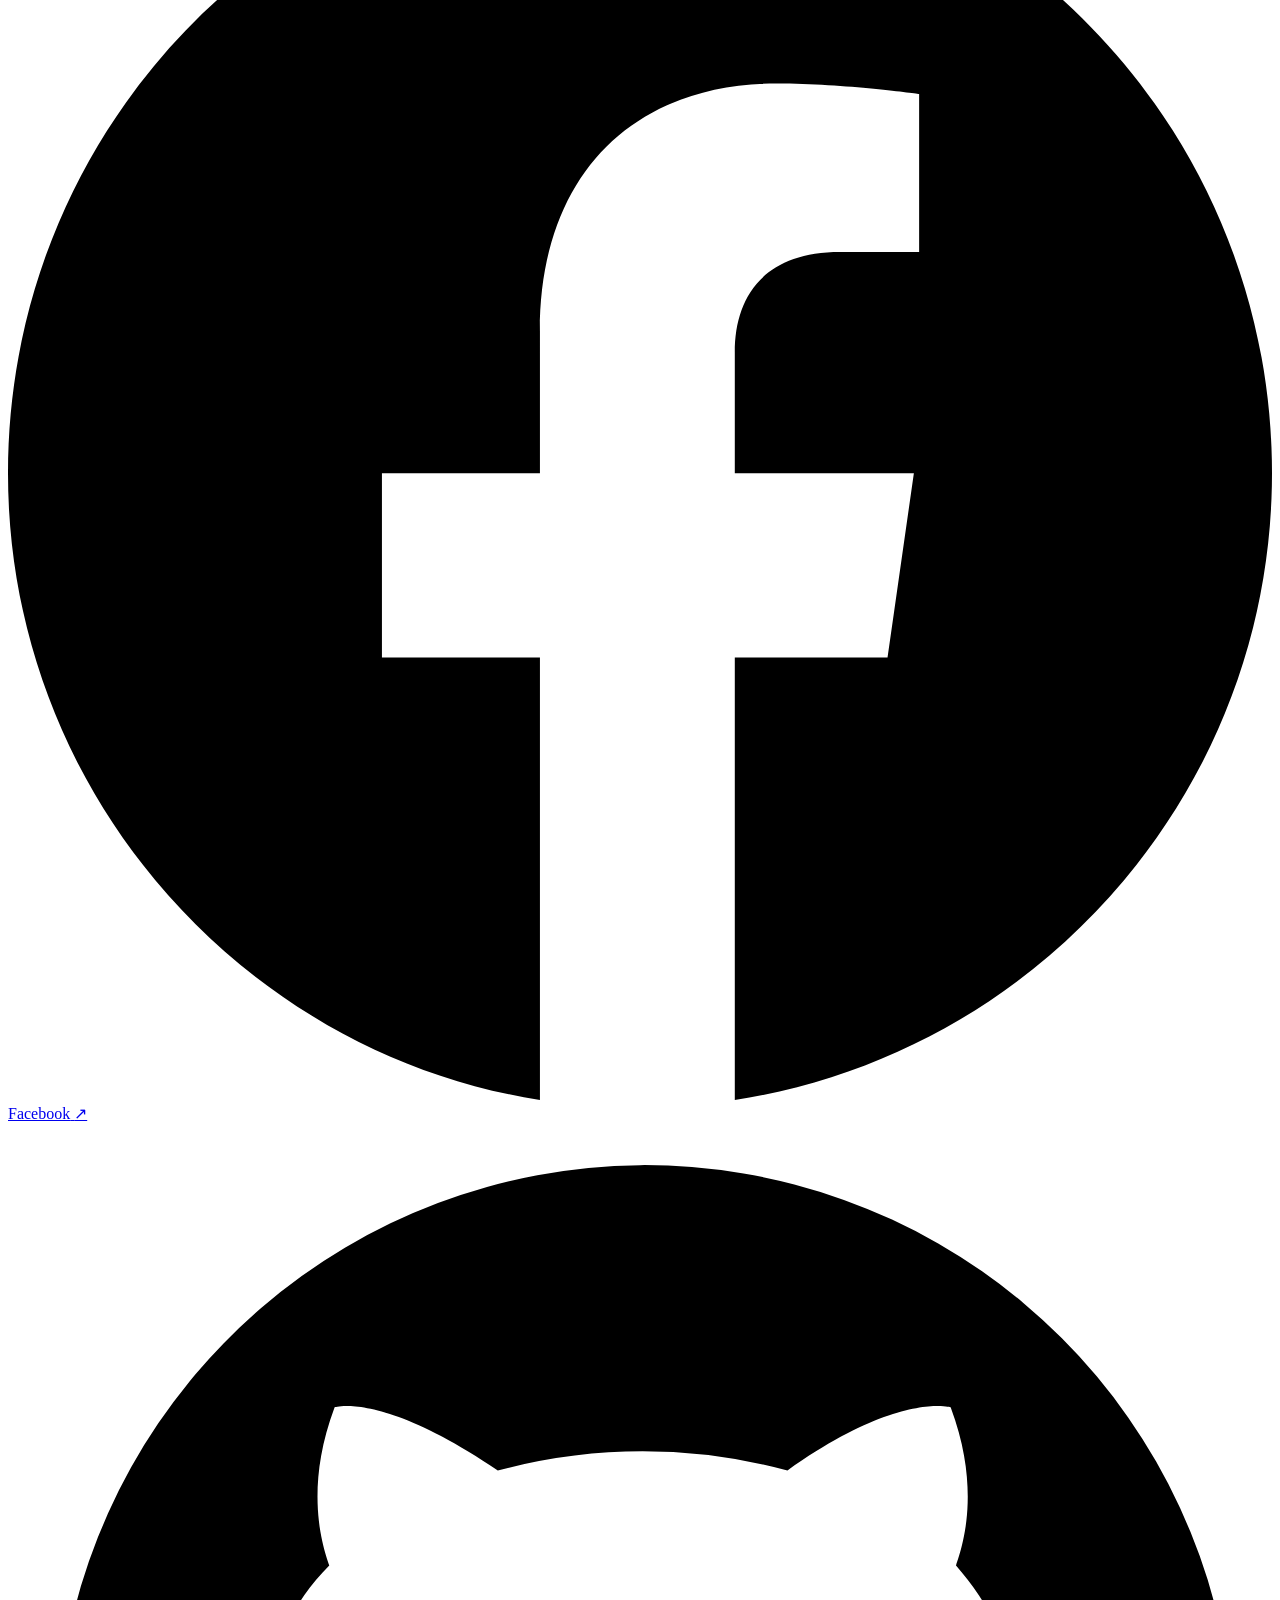
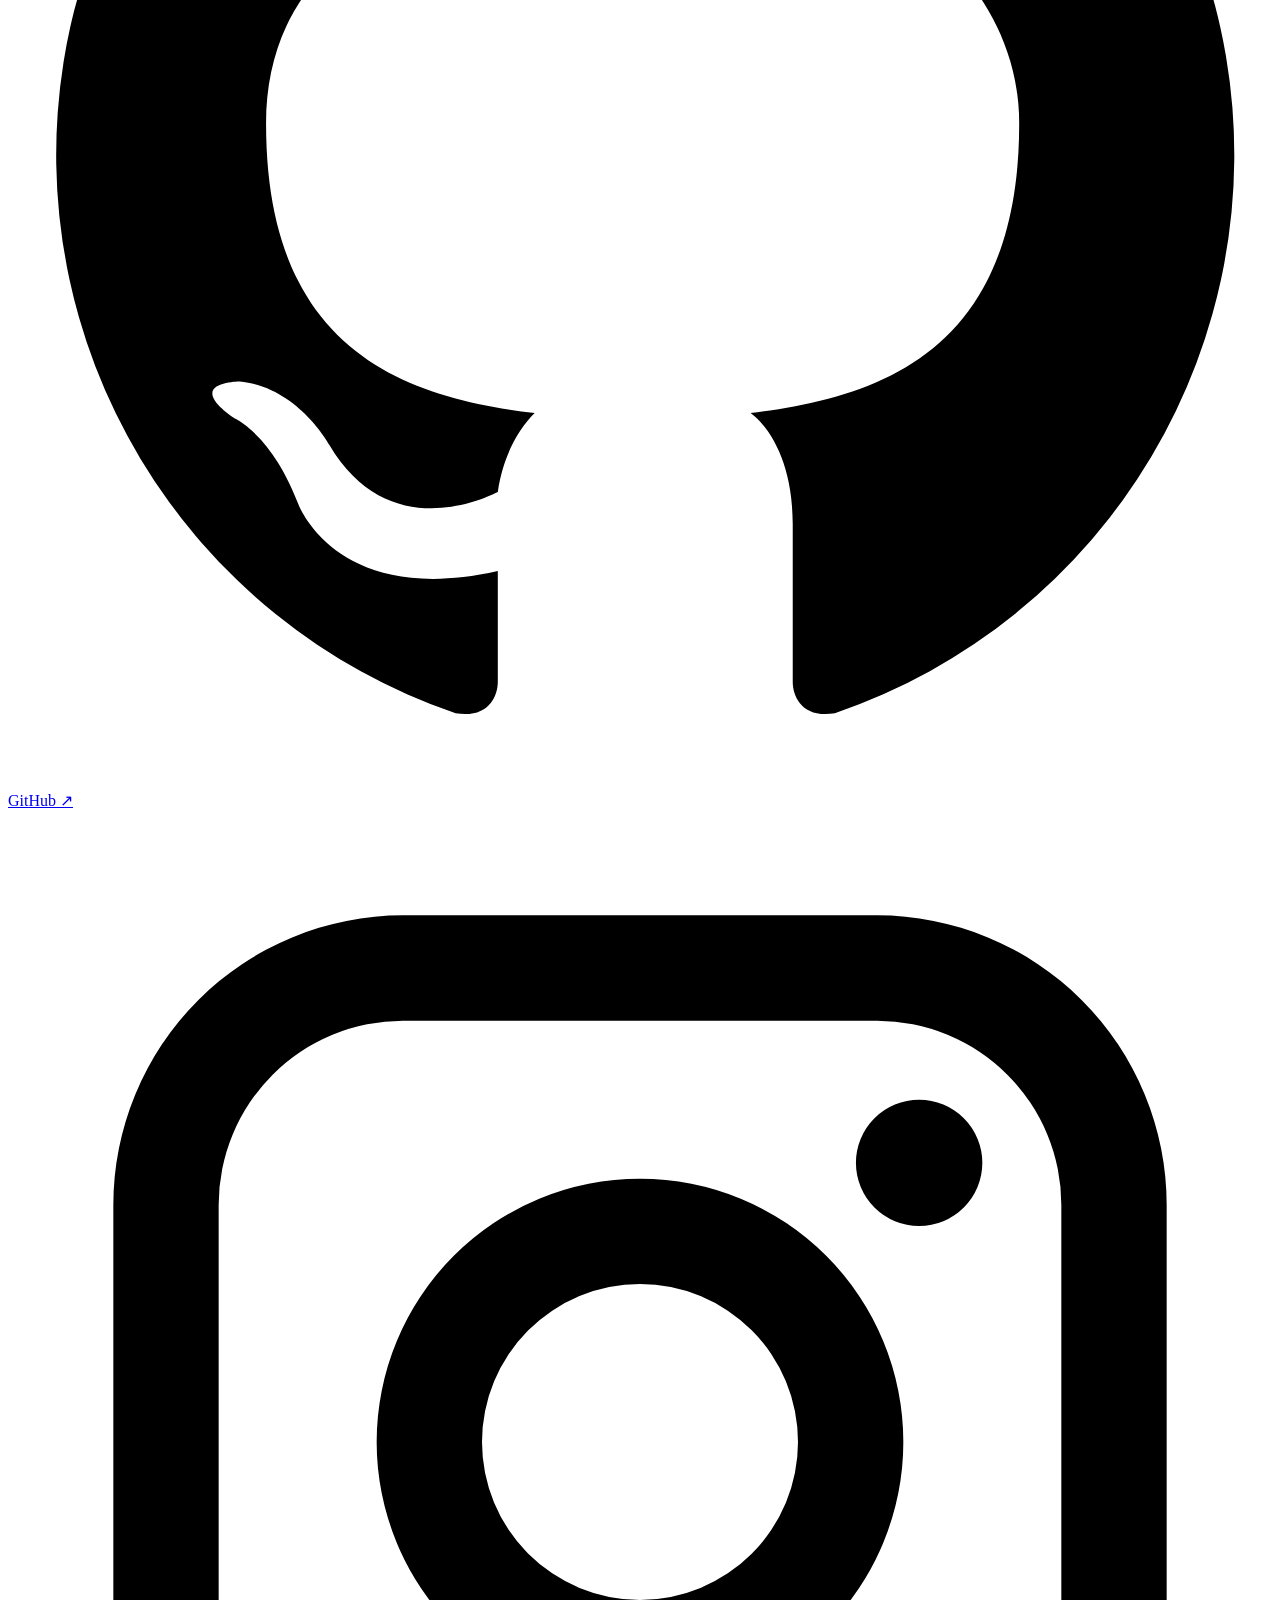
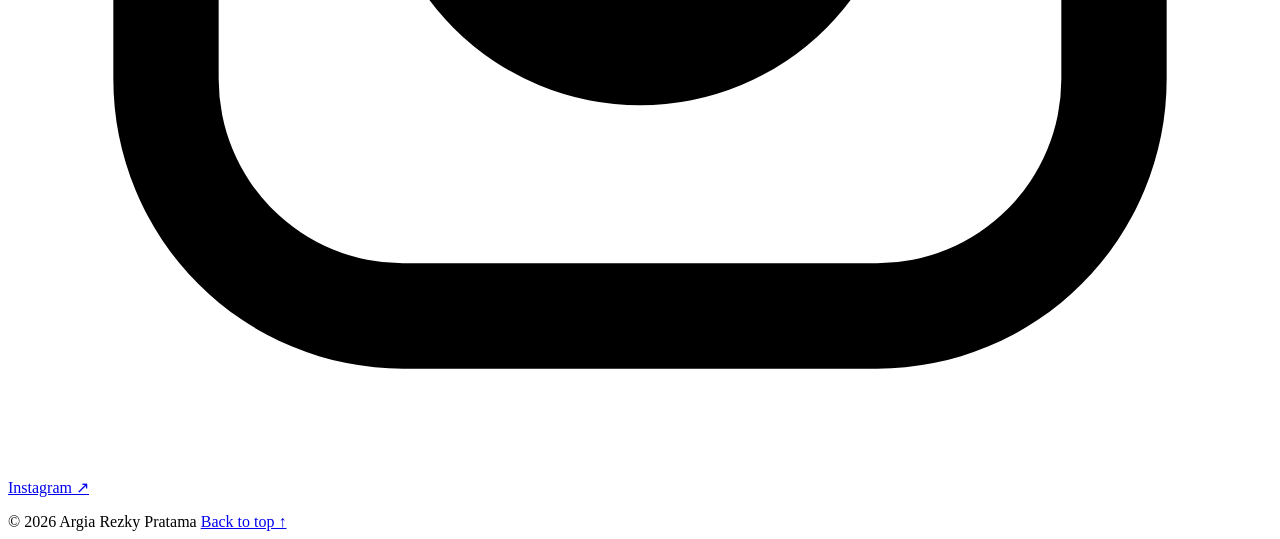
==== commit c4407b6f: "Update index.html" ====
--- a/index.html
+++ b/index.html
@@ -1,632 +1,342 @@
-
 <!DOCTYPE html>
 <html lang="id">
 <head>
     <meta charset="UTF-8">
-    <meta name="viewport" content="width=device-width, initial-scale=1.0">
-    <meta name="description" content="Portfolio Argia Rezky Pratama, Web Developer dan UI/UX Designer.">
+    <meta name="viewport" content="width=device-width, initial-scale=1">
+    <meta name="theme-color" content="#ffffff">
+    <meta name="description" content="Portfolio Argia Rezky Pratama, Web Developer dan siswa Software Engineering.">
+
     <title>Argia Rezky Pratama | Portfolio</title>
 
-    <style>
-        :root {
-            --bg: #ffffff;
-            --surface: #f7f8fa;
-            --text: #20242c;
-            --muted: #737b88;
-            --border: #e8eaee;
-            --accent: #2563eb;
-        }
-
-        * {
-            margin: 0;
-            padding: 0;
-            box-sizing: border-box;
-        }
-
-        html {
-            scroll-behavior: smooth;
-            scroll-padding-top: 85px;
-        }
-
-        body {
-            font-family: Inter, -apple-system, BlinkMacSystemFont,
-                "Segoe UI", sans-serif;
-            background: var(--bg);
-            color: var(--text);
-            font-size: 14px;
-            line-height: 1.7;
-            -webkit-font-smoothing: antialiased;
-        }
-
-        a {
-            color: inherit;
-            text-decoration: none;
-        }
-
-        .container {
-            width: min(900px, calc(100% - 40px));
-            margin: auto;
-        }
-
-        /* NAVBAR */
-
-        nav {
-            height: 66px;
-            display: flex;
-            justify-content: space-between;
-            align-items: center;
-            border-bottom: 1px solid var(--border);
-        }
-
-        .brand {
-            font-size: 15px;
-            font-weight: 750;
-            letter-spacing: -0.5px;
-        }
-
-        .brand span {
-            color: var(--accent);
-        }
-
-        .nav-links {
-            display: flex;
-            align-items: center;
-            gap: 25px;
-        }
-
-        .nav-links a {
-            font-size: 13px;
-            color: var(--muted);
-            transition: color .2s;
-        }
-
-        .nav-links a:hover,
-        .nav-links a.active {
-            color: var(--text);
-        }
-
-        /* INTRO */
-
-        .hero {
-            padding: 76px 0 58px;
-        }
-
-        .availability {
-            display: inline-flex;
-            align-items: center;
-            gap: 8px;
-            color: #566171;
-            font-size: 12px;
-            margin-bottom: 20px;
-        }
-
-        .dot {
-            width: 7px;
-            height: 7px;
-            background: #22a06b;
-            border-radius: 50%;
-        }
-
-        h1 {
-            font-size: clamp(32px, 5vw, 46px);
-            letter-spacing: -1.9px;
-            line-height: 1.2;
-            font-weight: 750;
-            margin-bottom: 17px;
-        }
-
-        h1 span {
-            color: var(--accent);
-        }
-
-        .intro {
-            color: var(--muted);
-            max-width: 570px;
-            font-size: 14px;
-        }
-
-        .hero-actions {
-            display: flex;
-            align-items: center;
-            gap: 18px;
-            margin-top: 25px;
-        }
-
-        .button {
-            display: inline-flex;
-            align-items: center;
-            justify-content: center;
-            padding: 9px 14px;
-            border-radius: 6px;
-            font-size: 12px;
-            font-weight: 650;
-            transition: .2s;
-        }
-
-        .button-primary {
-            color: white;
-            background: var(--text);
-        }
-
-        .button-primary:hover {
-            background: var(--accent);
-        }
-
-        .text-link {
-            font-size: 12px;
-            font-weight: 600;
-        }
-
-        .text-link:hover {
-            color: var(--accent);
-        }
-
-        /* SECTIONS */
-
-        section {
-            padding: 35px 0;
-        }
-
-        .section-heading {
-            display: flex;
-            align-items: baseline;
-            justify-content: space-between;
-            gap: 15px;
-            margin-bottom: 18px;
-        }
-
-        .section-heading h2 {
-            font-size: 19px;
-            letter-spacing: -.6px;
-            font-weight: 720;
-        }
-
-        .section-heading p {
-            font-size: 12px;
-            color: var(--muted);
-        }
-
-        .about-text {
-            max-width: 690px;
-            color: #626b78;
-            font-size: 13px;
-        }
-
-        /* PROJECTS */
-
-        .project-grid {
-            display: grid;
-            grid-template-columns: repeat(2, minmax(0, 1fr));
-            gap: 12px;
-        }
-
-        .project {
-            padding: 20px;
-            border: 1px solid var(--border);
-            border-radius: 9px;
-            background: white;
-            transition: border-color .2s, transform .2s;
-        }
-
-        .project:hover {
-            border-color: #c5d5f6;
-            transform: translateY(-2px);
-        }
-
-        .project-top {
-            display: flex;
-            align-items: center;
-            justify-content: space-between;
-            margin-bottom: 14px;
-        }
-
-        .project-index {
-            color: var(--muted);
-            font-size: 11px;
-        }
-
-        .project-mark {
-            width: 30px;
-            height: 30px;
-            display: grid;
-            place-items: center;
-            background: var(--surface);
-            border: 1px solid var(--border);
-            border-radius: 7px;
-            color: var(--accent);
-            font-size: 12px;
-            font-weight: 750;
-        }
-
-        .project h3 {
-            font-size: 15px;
-            letter-spacing: -.3px;
-            margin-bottom: 6px;
-        }
-
-        .project p {
-            font-size: 12px;
-            line-height: 1.8;
-            color: var(--muted);
-        }
-
-        .tags {
-            display: flex;
-            flex-wrap: wrap;
-            gap: 6px;
-            margin-top: 15px;
-        }
-
-        .tags span {
-            background: var(--surface);
-            border: 1px solid var(--border);
-            border-radius: 4px;
-            padding: 3px 7px;
-            font-size: 10px;
-            color: #596272;
-        }
-
-        /* SKILLS */
-
-        .skill-list {
-            display: flex;
-            flex-wrap: wrap;
-            gap: 8px;
-        }
-
-        .skill-list span {
-            border: 1px solid var(--border);
-            border-radius: 5px;
-            padding: 6px 10px;
-            font-size: 12px;
-            color: #535d6c;
-        }
-
-        /* CONTACT */
-
-        .contact-box {
-            background: var(--surface);
-            border: 1px solid var(--border);
-            border-radius: 10px;
-            padding: 25px;
-            display: flex;
-            align-items: center;
-            justify-content: space-between;
-            gap: 20px;
-        }
-
-        .contact-box h2 {
-            font-size: 18px;
-            letter-spacing: -.5px;
-            margin-bottom: 5px;
-        }
-
-        .contact-box p {
-            color: var(--muted);
-            font-size: 12px;
-        }
-
-        .socials {
-            display: flex;
-            gap: 9px;
-            flex-shrink: 0;
-        }
-
-        .social {
-            width: 39px;
-            height: 39px;
-            display: grid;
-            place-items: center;
-            background: white;
-            border: 1px solid #e1e5eb;
-            border-radius: 8px;
-            color: #454d59;
-            transition: .2s;
-        }
-
-        .social svg {
-            width: 18px;
-            height: 18px;
-            fill: currentColor;
-        }
-
-        .social:hover {
-            color: var(--accent);
-            border-color: #b9cdf7;
-            transform: translateY(-2px);
-        }
-
-        footer {
-            margin-top: 38px;
-            padding: 22px 0;
-            border-top: 1px solid var(--border);
-            display: flex;
-            justify-content: space-between;
-            gap: 12px;
-            color: var(--muted);
-            font-size: 11px;
-        }
-
-        @media (max-width: 600px) {
-            .container {
-                width: calc(100% - 32px);
-            }
-
-            nav {
-                height: 62px;
-            }
-
-            .nav-links {
-                gap: 13px;
-            }
-
-            .nav-links a {
-                font-size: 12px;
-            }
-
-            .hero {
-                padding: 58px 0 42px;
-            }
-
-            h1 {
-                letter-spacing: -1.3px;
-            }
-
-            section {
-                padding: 27px 0;
-            }
-
-            .project-grid {
-                grid-template-columns: 1fr;
-            }
-
-            .contact-box {
-                align-items: flex-start;
-                flex-direction: column;
-                padding: 20px;
-            }
-
-            .socials {
-                flex-wrap: wrap;
-            }
-
-            footer {
-                flex-direction: column;
-                gap: 4px;
-            }
-        }
-
-        @media (prefers-reduced-motion: reduce) {
-            html {
-                scroll-behavior: auto;
-            }
-
-            *, *::before, *::after {
-                transition: none !important;
-            }
-        }
-    </style>
+    <link rel="preconnect" href="https://fonts.googleapis.com">
+    <link rel="preconnect" href="https://fonts.gstatic.com" crossorigin>
+    <link href="https://fonts.googleapis.com/css2?family=Inter:wght@400;500;600;700;800&display=swap" rel="stylesheet">
+    <link rel="stylesheet" href="style.css">
+    <script src="script.js" defer></script>
 </head>
 
 <body>
-    <div class="container">
-
-        <nav>
-            <a href="#home" class="brand">argia<span>.</span>dev</a>
-
-            <div class="nav-links">
-                <a href="#about">About</a>
-                <a href="#projects">Projects</a>
-                <a href="#skills">Skills</a>
-                <a href="#contact">Contact</a>
+    <header class="site-header">
+        <nav class="navbar container" aria-label="Navigasi utama">
+            <a class="brand" href="#home" aria-label="Kembali ke Home">
+                argia<span>.</span>
+            </a>
+
+            <button class="menu-toggle" id="menu-toggle"
+                    type="button" aria-label="Buka menu navigasi"
+                    aria-expanded="false" aria-controls="nav-links">
+                <svg viewBox="0 0 24 24" aria-hidden="true">
+                    <path d="M4 7h16M4 12h16M4 17h16"/>
+                </svg>
+            </button>
+
+            <div class="nav-links" id="nav-links">
+                <a href="#home" class="nav-link active">Home</a>
+                <a href="#about" class="nav-link">About</a>
+                <a href="#projects" class="nav-link">Projects</a>
+                <a href="#contact" class="nav-link contact-link">Contact <span>↗</span></a>
             </div>
         </nav>
-
-        <header class="hero" id="home">
-            <div class="availability">
-                <span class="dot"></span>
-                Web Development & UI/UX Design
-            </div>
-
-            <h1>Hi, I'm Argia.<br>
-                I build <span>digital solutions.</span>
-            </h1>
-
-            <p class="intro">
-                Siswa SMK Telkom Jakarta yang berfokus pada web development
-                dan UI/UX design. Saya suka membangun aplikasi yang
-                fungsional dan merancang antarmuka yang mudah digunakan.
-            </p>
-
-            <div class="hero-actions">
-                <a href="#projects" class="button button-primary">
-                    Explore Projects ↗
-                </a>
-                <a href="#contact" class="text-link">
-                    Get in touch
-                </a>
-            </div>
-        </header>
-
-        <section id="about">
+    </header>
+
+    <main>
+        <section class="hero container" id="home">
+            <div class="hero-content">
+                <div class="availability">
+                    <span class="status-dot"></span>
+                    <span>Web Development · UI/UX</span>
+                </div>
+
+                <p class="eyebrow">HELLO, I'M</p>
+
+                <h1>Argia Rezky<br><span>Pratama.</span></h1>
+
+                <h2 class="hero-role">
+                    Web Developer &amp; Software Engineering Student
+                </h2>
+
+                <p class="hero-description">
+                    Saya membangun aplikasi web dan mengeksplorasi desain
+                    antarmuka. Saat ini saya terus mengembangkan skill melalui
+                    proyek dan pengalaman praktik.
+                </p>
+
+                <div class="hero-actions">
+                    <a href="#projects" class="button button-primary">
+                        Lihat Project <span aria-hidden="true">↗</span>
+                    </a>
+                    <a href="#contact" class="button button-secondary">
+                        Hubungi Saya
+                    </a>
+                </div>
+
+                <div class="hero-meta">
+                    <span>Based in Indonesia</span>
+                    <span class="meta-divider"></span>
+                    <span>HTML · CSS · PHP · Laravel</span>
+                </div>
+            </div>
+
+            <aside class="hero-side" aria-label="Ringkasan portfolio">
+                <div class="profile-frame">
+                    <img id="profile-photo" src="" alt="Foto profil Argia Rezky Pratama" hidden>
+                    <div class="profile-fallback" id="profile-fallback" aria-hidden="true">
+                        AR<span>.</span>
+                    </div>
+                </div>
+
+                <div class="side-info">
+                    <span class="side-label">CURRENT FOCUS</span>
+                    <p>Building web applications</p>
+                    <div class="side-line"></div>
+                    <span class="side-label">ALSO INTERESTED IN</span>
+                    <p>Interface &amp; user experience</p>
+                </div>
+
+                <span class="hero-index">PORTFOLIO / 2026</span>
+            </aside>
+        </section>
+
+        <section class="section container" id="about">
             <div class="section-heading">
-                <h2>About me</h2>
-            </div>
-
-            <p class="about-text">
-                Saya mempelajari pengembangan aplikasi web, database,
-                dan desain antarmuka melalui proyek sekolah dan pengalaman
-                praktik. Di sini, saya mendokumentasikan proyek serta
-                proses belajar yang sudah saya jalani.
-            </p>
+                <div>
+                    <p class="eyebrow">A LITTLE INTRODUCTION</p>
+                    <h2>About me<span>.</span></h2>
+                </div>
+                <span class="section-number">01 / ABOUT</span>
+            </div>
+
+            <div class="about-grid">
+                <p class="about-lead">
+                    Saya siswa SMK Telkom Jakarta yang tertarik pada
+                    pengembangan software, web, dan UI/UX design.
+                </p>
+
+                <div class="about-detail">
+                    <p>
+                        Saya belajar melalui proyek yang saya kerjakan,
+                        mulai dari aplikasi pengelolaan data hingga sistem
+                        ticketing. Saya juga tertarik pada cara desain
+                        antarmuka membantu pengguna menyelesaikan pekerjaan.
+                    </p>
+
+                    <p>
+                        Portfolio ini mendokumentasikan proyek, teknologi,
+                        dan perkembangan skill saya.
+                    </p>
+                </div>
+            </div>
+
+            <div class="skills-block">
+                <p class="small-label">TECH STACK &amp; TOOLS</p>
+                <div class="skill-list">
+                    <span>HTML</span>
+                    <span>CSS</span>
+                    <span>JavaScript</span>
+                    <span>PHP</span>
+                    <span>Laravel</span>
+                    <span>MySQL</span>
+                    <span>Git</span>
+                    <span>GitHub</span>
+                    <span>Figma</span>
+                </div>
+            </div>
         </section>
 
-        <section id="projects">
+        <section class="section container" id="projects">
             <div class="section-heading">
-                <h2>Selected projects</h2>
-                <p>04 projects</p>
+                <div>
+                    <p class="eyebrow">SELECTED WORK</p>
+                    <h2>Projects<span>.</span></h2>
+                </div>
+                <span class="section-number">02 / PROJECTS</span>
             </div>
 
             <div class="project-grid">
-
-                <article class="project">
+                <article class="project-card">
                     <div class="project-top">
-                        <span class="project-index">01 / DEVELOPMENT</span>
-                        <span class="project-mark">SH</span>
-                    </div>
+                        <span class="project-category">WEB APPLICATION</span>
+                        <span class="project-icon" aria-hidden="true">01</span>
+                    </div>
+
                     <h3>SSH HelpDesk</h3>
-                    <p>
-                        Aplikasi ticketing internal untuk pengelolaan tiket,
-                        status penanganan, dan aktivitas engineer.
-                    </p>
-                    <div class="tags">
+                    <p class="project-description">
+                        Aplikasi ticketing internal untuk mengelola laporan,
+                        status tiket, dan aktivitas penanganan.
+                    </p>
+
+                    <div class="project-tags">
                         <span>Laravel</span>
                         <span>PHP</span>
                         <span>Database</span>
                     </div>
+
+                    <div class="project-links">
+                        <a class="project-action" data-project="helpdesk" data-kind="demo" href="#projects">
+                            Live Demo ↗
+                        </a>
+                        <a class="project-action" data-project="helpdesk" data-kind="source" href="#projects">
+                            Source Code ↗
+                        </a>
+                    </div>
                 </article>
 
-                <article class="project">
+                <article class="project-card">
                     <div class="project-top">
-                        <span class="project-index">02 / DEVELOPMENT</span>
-                        <span class="project-mark">WH</span>
-                    </div>
+                        <span class="project-category">INVENTORY SYSTEM</span>
+                        <span class="project-icon" aria-hidden="true">02</span>
+                    </div>
+
                     <h3>Warehouse Management</h3>
-                    <p>
-                        Aplikasi pengelolaan gudang dengan dashboard staf,
-                        dashboard pengelola, dan unggah gambar.
-                    </p>
-                    <div class="tags">
+                    <p class="project-description">
+                        Sistem pengelolaan gudang dengan dashboard staf,
+                        dashboard pengelola, dan fitur unggah gambar.
+                    </p>
+
+                    <div class="project-tags">
                         <span>HTML</span>
                         <span>CSS</span>
                         <span>PHP</span>
                         <span>MySQL</span>
                     </div>
+
+                    <div class="project-links">
+                        <a class="project-action" data-project="warehouse" data-kind="demo" href="#projects">
+                            Live Demo ↗
+                        </a>
+                        <a class="project-action" data-project="warehouse" data-kind="source" href="#projects">
+                            Source Code ↗
+                        </a>
+                    </div>
                 </article>
 
-                <article class="project">
+                <article class="project-card">
                     <div class="project-top">
-                        <span class="project-index">03 / DEVELOPMENT</span>
-                        <span class="project-mark">SM</span>
-                    </div>
+                        <span class="project-category">INFORMATION SYSTEM</span>
+                        <span class="project-icon" aria-hidden="true">03</span>
+                    </div>
+
                     <h3>SI Manajemen Siswa</h3>
-                    <p>
+                    <p class="project-description">
                         Proyek sistem informasi siswa untuk mempelajari
                         autentikasi dan pengelolaan data.
                     </p>
-                    <div class="tags">
+
+                    <div class="project-tags">
                         <span>Laravel</span>
                         <span>PHP</span>
                         <span>Database</span>
                     </div>
+
+                    <div class="project-links">
+                        <a class="project-action" data-project="students" data-kind="demo" href="#projects">
+                            Live Demo ↗
+                        </a>
+                        <a class="project-action" data-project="students" data-kind="source" href="#projects">
+                            Source Code ↗
+                        </a>
+                    </div>
                 </article>
 
-                <article class="project">
+                <article class="project-card">
                     <div class="project-top">
-                        <span class="project-index">04 / DESIGN</span>
-                        <span class="project-mark">UX</span>
-                    </div>
+                        <span class="project-category">UI/UX DESIGN</span>
+                        <span class="project-icon" aria-hidden="true">04</span>
+                    </div>
+
                     <h3>UI/UX Design</h3>
-                    <p>
-                        Eksplorasi desain antarmuka dan pengalaman pengguna
-                        melalui proyek desain menggunakan Figma.
-                    </p>
-                    <div class="tags">
+                    <p class="project-description">
+                        Kumpulan eksplorasi desain antarmuka dan pengalaman
+                        pengguna yang dibuat menggunakan Figma.
+                    </p>
+
+                    <div class="project-tags">
                         <span>Figma</span>
                         <span>UI Design</span>
                         <span>UX Design</span>
                     </div>
+
+                    <div class="project-links">
+                        <a class="project-action" data-project="design" data-kind="demo" href="#projects">
+                            View Design ↗
+                        </a>
+                        <a class="project-action" data-project="design" data-kind="source" href="#projects">
+                            Case Study ↗
+                        </a>
+                    </div>
                 </article>
-
-            </div>
+            </div>
+
+            <p class="project-note">
+                Link project yang belum tersedia akan diaktifkan setelah URL
+                demo atau repository ditambahkan.
+            </p>
         </section>
 
-        <section id="skills">
+        <section class="section container" id="contact">
             <div class="section-heading">
-                <h2>Tools & technologies</h2>
-            </div>
-
-            <div class="skill-list">
-                <span>HTML</span>
-                <span>CSS</span>
-                <span>JavaScript</span>
-                <span>PHP</span>
-                <span>Laravel</span>
-                <span>MySQL</span>
-                <span>Git</span>
-                <span>GitHub</span>
-                <span>Figma</span>
-            </div>
+                <div>
+                    <p class="eyebrow">GET IN TOUCH</p>
+                    <h2>Contact<span>.</span></h2>
+                </div>
+                <span class="section-number">03 / CONTACT</span>
+            </div>
+
+            <div class="contact-panel">
+                <div class="contact-copy">
+                    <h3>Let's connect.</h3>
+                    <p>
+                        Kamu bisa menemukan saya melalui platform berikut.
+                    </p>
+                </div>
+
+                <div class="social-list">
+                    <a class="social-link" data-social="whatsapp" href="#contact"
+                       aria-label="WhatsApp" title="WhatsApp">
+                        <svg viewBox="0 0 24 24" aria-hidden="true">
+                            <path d="M20.5 3.5A11.9 11.9 0 0 0 12.1 0C5.5 0 .1 5.4.1 12c0 2.1.5 4.1 1.6 5.9L0 24l6.3-1.6a12 12 0 0 0 5.8 1.5h.1c6.6 0 12-5.4 12-12 0-3.2-1.3-6.2-3.7-8.4ZM12.1 21.8c-1.8 0-3.5-.5-5-1.4l-.4-.2-3.7 1 1-3.6-.2-.4A9.8 9.8 0 1 1 12.1 21.8Zm5.4-7.3c-.3-.2-1.8-.9-2.1-1-.3-.1-.5-.2-.7.2-.2.3-.8 1-1 1.2-.2.2-.4.2-.7.1-.3-.2-1.3-.5-2.5-1.6-.9-.8-1.5-1.8-1.7-2.1-.2-.3 0-.5.1-.6l.5-.6c.2-.2.2-.3.3-.6.1-.2 0-.4 0-.6l-.9-2.2c-.2-.6-.5-.5-.7-.5h-.6c-.2 0-.6.1-.9.4-.3.3-1.1 1.1-1.1 2.7s1.2 3.1 1.4 3.3c.2.2 2.3 3.5 5.6 4.9.8.3 1.4.5 1.9.7.8.2 1.5.2 2 .1.6-.1 1.8-.7 2-1.5.2-.7.2-1.4.2-1.5-.1-.2-.3-.3-.6-.4Z"/>
+                        </svg>
+                        <span>WhatsApp</span>
+                        <span class="social-arrow">↗</span>
+                    </a>
+
+                    <a class="social-link" data-social="facebook" href="#contact"
+                       aria-label="Facebook" title="Facebook">
+                        <svg viewBox="0 0 24 24" aria-hidden="true">
+                            <path d="M24 12.1C24 5.4 18.6 0 12 0S0 5.4 0 12.1C0 18.1 4.4 23.1 10.1 24v-8.4H7.1v-3.5h3V9.4c0-3 1.8-4.7 4.5-4.7 1.3 0 2.7.2 2.7.2v3h-1.5c-1.5 0-2 .9-2 1.9v2.3h3.4l-.5 3.5h-2.9V24C19.6 23.1 24 18.1 24 12.1Z"/>
+                        </svg>
+                        <span>Facebook</span>
+                        <span class="social-arrow">↗</span>
+                    </a>
+
+                    <a class="social-link" data-social="github" href="#contact"
+                       aria-label="GitHub" title="GitHub">
+                        <svg viewBox="0 0 24 24" aria-hidden="true">
+                            <path d="M12 .8a11.2 11.2 0 0 0-3.5 21.8c.6.1.8-.3.8-.6v-2.1c-3.1.7-3.8-1.3-3.8-1.3-.5-1.3-1.2-1.6-1.2-1.6-1-.7.1-.7.1-.7 1.1.1 1.7 1.2 1.7 1.2 1 1.7 2.6 1.2 3.2.9.1-.7.4-1.2.7-1.5-2.5-.3-5.1-1.2-5.1-5.5 0-1.2.4-2.2 1.2-3-.1-.3-.5-1.4.1-3 0 0 .9-.3 3.1 1.2a10.5 10.5 0 0 1 5.5 0c2.1-1.5 3.1-1.2 3.1-1.2.6 1.6.2 2.7.1 3 .7.8 1.2 1.8 1.2 3 0 4.3-2.6 5.2-5.1 5.5.4.3.8 1 .8 2.1v3c0 .3.2.7.8.6A11.2 11.2 0 0 0 12 .8Z"/>
+                        </svg>
+                        <span>GitHub</span>
+                        <span class="social-arrow">↗</span>
+                    </a>
+
+                    <a class="social-link" data-social="instagram" href="#contact"
+                       aria-label="Instagram" title="Instagram">
+                        <svg viewBox="0 0 24 24" aria-hidden="true">
+                            <path d="M7.5 2h9A5.5 5.5 0 0 1 22 7.5v9a5.5 5.5 0 0 1-5.5 5.5h-9A5.5 5.5 0 0 1 2 16.5v-9A5.5 5.5 0 0 1 7.5 2Zm0 2A3.5 3.5 0 0 0 4 7.5v9A3.5 3.5 0 0 0 7.5 20h9a3.5 3.5 0 0 0 3.5-3.5v-9A3.5 3.5 0 0 0 16.5 4h-9ZM12 7a5 5 0 1 1 0 10 5 5 0 0 1 0-10Zm0 2a3 3 0 1 0 0 6 3 3 0 0 0 0-6Zm5.3-3.5a1.2 1.2 0 1 1 0 2.4 1.2 1.2 0 0 1 0-2.4Z"/>
+                        </svg>
+                        <span>Instagram</span>
+                        <span class="social-arrow">↗</span>
+                    </a>
+                </div>
+            </div>
+            <p class="contact-note" id="contact-note" aria-live="polite"></p>
         </section>
-
-        <section id="contact">
-            <div class="section-heading">
-                <h2>Contact</h2>
-            </div>
-
-            <div class="contact-box">
-                <div>
-                    <h2>Let's connect.</h2>
-                    <p>
-                        Find me on these platforms.
-                    </p>
-                </div>
-
-                <div class="socials">
-                    
-                    <a class="social"
-                       href="https://wa.me/62895412086888"
-                       target="_blank"
-                       rel="noopener noreferrer"
-                       aria-label="WhatsApp"
-                       title="WhatsApp">
-                        <svg viewBox="0 0 24 24">
-                            <path d="M12.04 2a9.9 9.9 0 0 0-8.53 14.92L2.2 22l5.25-1.38A9.96 9.96 0 1 0 12.04 2Zm0 18.15a8.2 8.2 0 0 1-4.18-1.14l-.3-.18-3.11.82.83-3.03-.2-.31a8.2 8.2 0 1 1 6.96 3.84Zm4.5-6.14c-.25-.13-1.48-.73-1.71-.81-.23-.09-.4-.13-.57.13-.17.25-.65.81-.8.97-.14.17-.29.19-.54.06-.25-.13-1.06-.39-2.02-1.24-.75-.66-1.25-1.48-1.4-1.73-.14-.25-.01-.39.11-.51.11-.11.25-.29.37-.43.13-.14.17-.25.25-.42.08-.17.04-.32-.02-.45-.06-.13-.57-1.37-.78-1.87-.21-.49-.42-.42-.57-.43h-.49c-.17 0-.44.06-.67.31-.23.25-.88.86-.88 2.1 0 1.23.9 2.42 1.03 2.59.12.17 1.77 2.7 4.28 3.78.6.26 1.07.41 1.43.53.6.19 1.15.16 1.58.1.48-.07 1.48-.6 1.69-1.19.21-.58.21-1.08.15-1.19-.06-.1-.23-.16-.48-.29Z"/>
-                        </svg>
-                    </a>
-
-                    <a class="social"
-                       href="https://www.facebook.com/Argia Rezky Pratama"
-                       target="_blank"
-                       rel="noopener noreferrer"
-                       aria-label="Facebook"
-                       title="Facebook">
-                        <svg viewBox="0 0 24 24">
-                            <path d="M24 12.07C24 5.4 18.63 0 12 0S0 5.4 0 12.07C0 18.09 4.39 23.08 10.13 24v-8.44H7.08v-3.49h3.05V9.4c0-3.02 1.79-4.69 4.53-4.69 1.31 0 2.69.24 2.69.24v2.98h-1.52c-1.49 0-1.96.93-1.96 1.89v2.26h3.33l-.53 3.49h-2.8V24C19.61 23.08 24 18.09 24 12.07Z"/>
-                        </svg>
-                    </a>
-
-                    <a class="social"
-                       href="https://github.com/argiareky"
-                       target="_blank"
-                       rel="noopener noreferrer"
-                       aria-label="GitHub"
-                       title="GitHub">
-                        <svg viewBox="0 0 24 24">
-                            <path d="M12 .9a11.1 11.1 0 0 0-3.51 21.63c.56.1.76-.24.76-.54v-2.1c-3.1.67-3.76-1.32-3.76-1.32-.5-1.29-1.24-1.63-1.24-1.63-1.01-.69.08-.68.08-.68 1.12.08 1.71 1.15 1.71 1.15.99 1.7 2.59 1.21 3.22.93.1-.72.39-1.21.7-1.49-2.48-.28-5.09-1.25-5.09-5.51 0-1.22.43-2.22 1.15-3-.12-.28-.5-1.42.11-2.96 0 0 .94-.3 3.05 1.15a10.5 10.5 0 0 1 5.55 0c2.11-1.45 3.05-1.15 3.05-1.15.61 1.54.23 2.68.11 2.96.72.78 1.15 1.78 1.15 3 0 4.27-2.62 5.22-5.11 5.5.4.35.75 1.02.75 2.06v3.05c0 .3.2.65.77.54A11.1 11.1 0 0 0 12 .9Z"/>
-                        </svg>
-                    </a>
-
-                    <a class="social"
-                       href="https://www.instagram.com/_pratamass/"
-                       target="_blank"
-                       rel="noopener noreferrer"
-                       aria-label="Instagram"
-                       title="Instagram">
-                        <svg viewBox="0 0 24 24">
-                            <path d="M7.8 2h8.4A5.8 5.8 0 0 1 22 7.8v8.4a5.8 5.8 0 0 1-5.8 5.8H7.8A5.8 5.8 0 0 1 2 16.2V7.8A5.8 5.8 0 0 1 7.8 2Zm-.2 2A3.6 3.6 0 0 0 4 7.6v8.8A3.6 3.6 0 0 0 7.6 20h8.8a3.6 3.6 0 0 0 3.6-3.6V7.6A3.6 3.6 0 0 0 16.4 4H7.6Zm4.4 3a5 5 0 1 1 0 10 5 5 0 0 1 0-10Zm0 2a3 3 0 1 0 0 6 3 3 0 0 0 0-6Zm5.2-3.5a1.2 1.2 0 1 1 0 2.4 1.2 1.2 0 0 1 0-2.4Z"/>
-                        </svg>
-                    </a>
-
-                </div>
-            </div>
-        </section>
-
-        <footer>
-            <span>© 2026 Argia Rezky Pratama</span>
-            <span>Designed & built with HTML and CSS.</span>
-        </footer>
-
-    </div>
+    </main>
+
+    <footer class="site-footer">
+        <div class="container footer-inner">
+            <span>© <span id="year">2026</span> Argia Rezky Pratama</span>
+            <a href="#home">Back to top ↑</a>
+        </div>
+    </footer>
 </body>
 </html>
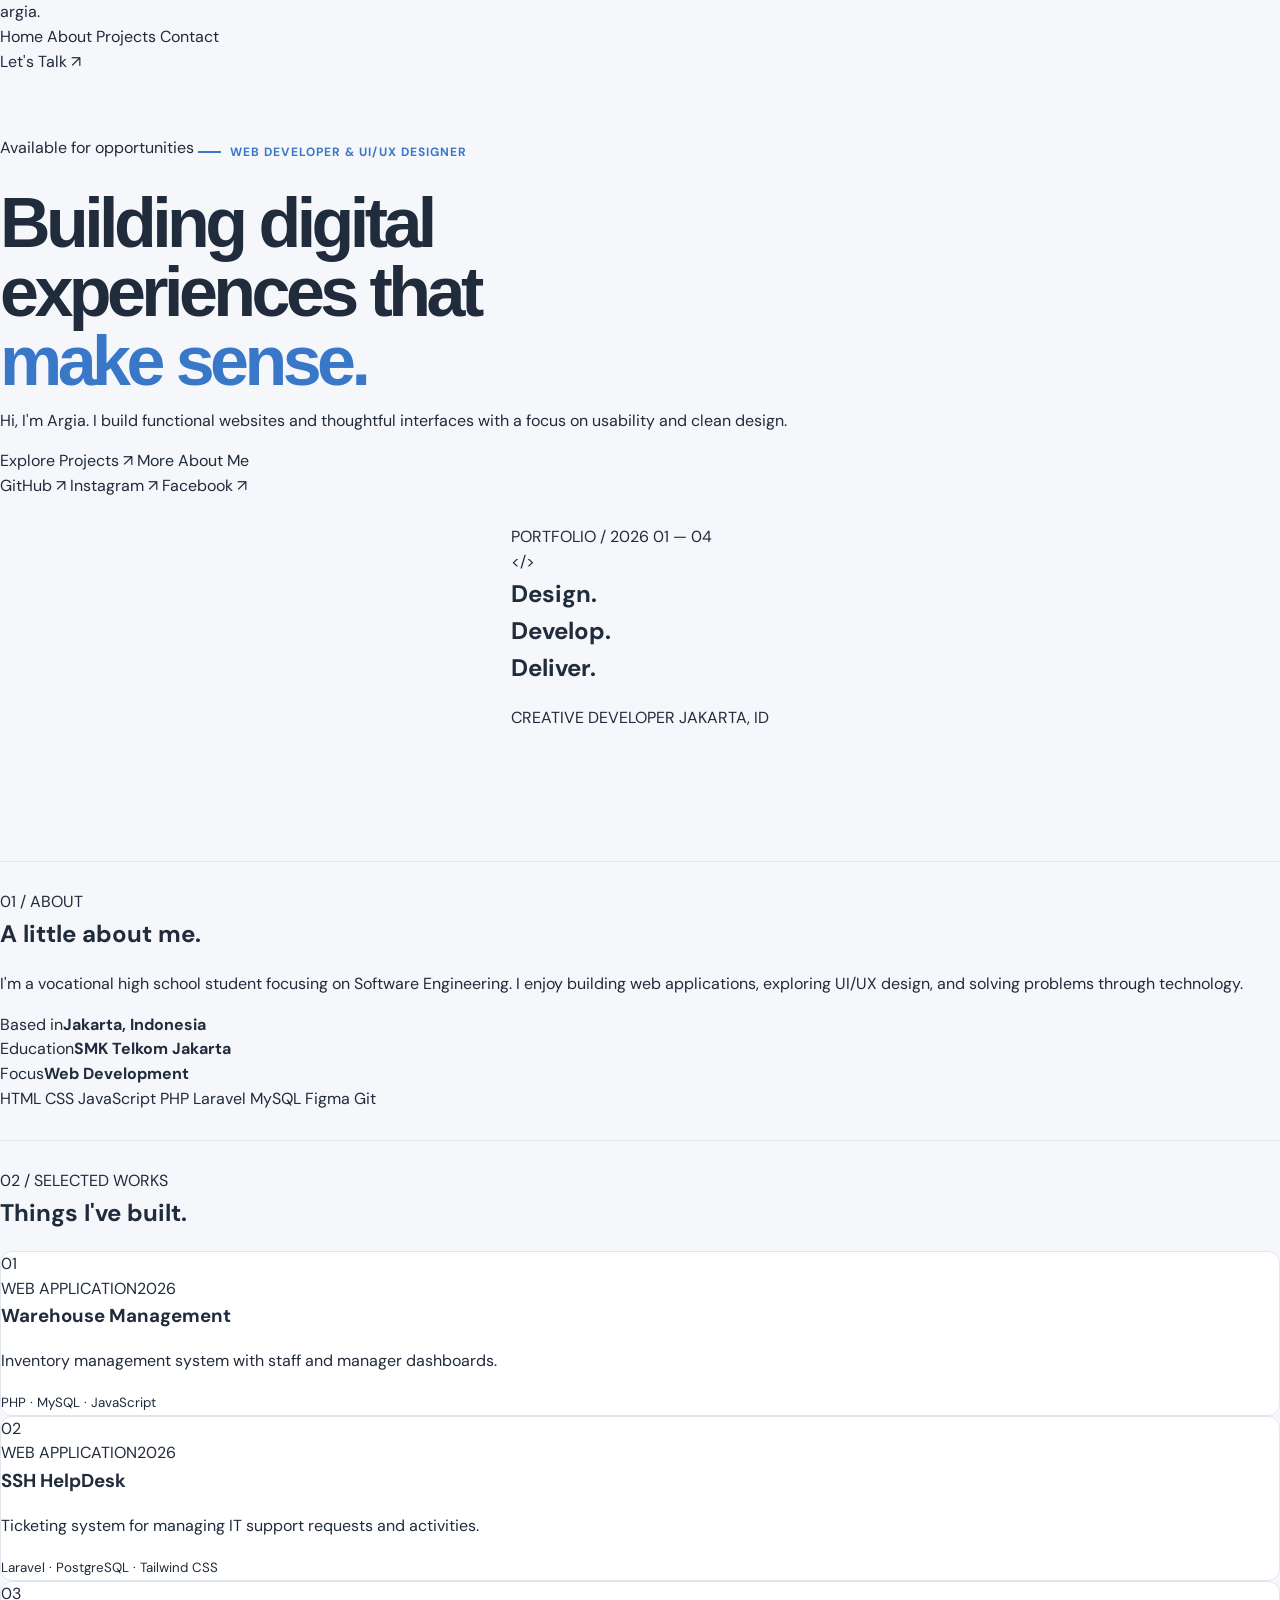
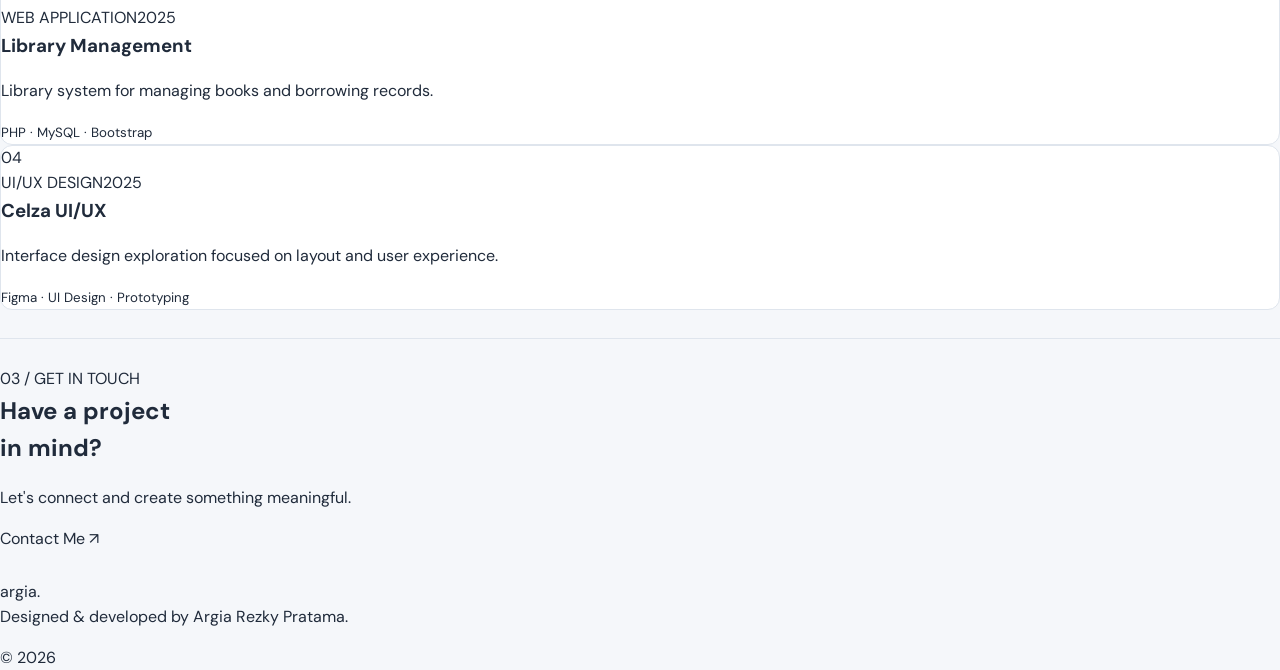
==== commit dc2b1d9f: "Update index.html" ====
--- a/index.html
+++ b/index.html
@@ -2,341 +2,202 @@
 <html lang="id">
 <head>
     <meta charset="UTF-8">
-    <meta name="viewport" content="width=device-width, initial-scale=1">
-    <meta name="theme-color" content="#ffffff">
-    <meta name="description" content="Portfolio Argia Rezky Pratama, Web Developer dan siswa Software Engineering.">
-
-    <title>Argia Rezky Pratama | Portfolio</title>
+    <meta name="viewport" content="width=device-width, initial-scale=1.0">
+    <meta name="description" content="Argia Rezky Pratama - Web Developer & UI/UX Designer Portfolio">
+    <title>Argia Rezky | Portfolio</title>
 
     <link rel="preconnect" href="https://fonts.googleapis.com">
-    <link rel="preconnect" href="https://fonts.gstatic.com" crossorigin>
-    <link href="https://fonts.googleapis.com/css2?family=Inter:wght@400;500;600;700;800&display=swap" rel="stylesheet">
+    <link href="https://fonts.googleapis.com/css2?family=DM+Sans:wght@400;500;600;700;800&display=swap" rel="stylesheet">
     <link rel="stylesheet" href="style.css">
-    <script src="script.js" defer></script>
 </head>
-
 <body>
-    <header class="site-header">
-        <nav class="navbar container" aria-label="Navigasi utama">
-            <a class="brand" href="#home" aria-label="Kembali ke Home">
-                argia<span>.</span>
-            </a>
-
-            <button class="menu-toggle" id="menu-toggle"
-                    type="button" aria-label="Buka menu navigasi"
-                    aria-expanded="false" aria-controls="nav-links">
-                <svg viewBox="0 0 24 24" aria-hidden="true">
-                    <path d="M4 7h16M4 12h16M4 17h16"/>
-                </svg>
-            </button>
-
-            <div class="nav-links" id="nav-links">
-                <a href="#home" class="nav-link active">Home</a>
-                <a href="#about" class="nav-link">About</a>
-                <a href="#projects" class="nav-link">Projects</a>
-                <a href="#contact" class="nav-link contact-link">Contact <span>↗</span></a>
-            </div>
-        </nav>
-    </header>
-
-    <main>
-        <section class="hero container" id="home">
-            <div class="hero-content">
-                <div class="availability">
-                    <span class="status-dot"></span>
-                    <span>Web Development · UI/UX</span>
-                </div>
-
-                <p class="eyebrow">HELLO, I'M</p>
-
-                <h1>Argia Rezky<br><span>Pratama.</span></h1>
-
-                <h2 class="hero-role">
-                    Web Developer &amp; Software Engineering Student
-                </h2>
-
-                <p class="hero-description">
-                    Saya membangun aplikasi web dan mengeksplorasi desain
-                    antarmuka. Saat ini saya terus mengembangkan skill melalui
-                    proyek dan pengalaman praktik.
-                </p>
-
-                <div class="hero-actions">
-                    <a href="#projects" class="button button-primary">
-                        Lihat Project <span aria-hidden="true">↗</span>
-                    </a>
-                    <a href="#contact" class="button button-secondary">
-                        Hubungi Saya
-                    </a>
-                </div>
-
-                <div class="hero-meta">
-                    <span>Based in Indonesia</span>
-                    <span class="meta-divider"></span>
-                    <span>HTML · CSS · PHP · Laravel</span>
-                </div>
-            </div>
-
-            <aside class="hero-side" aria-label="Ringkasan portfolio">
-                <div class="profile-frame">
-                    <img id="profile-photo" src="" alt="Foto profil Argia Rezky Pratama" hidden>
-                    <div class="profile-fallback" id="profile-fallback" aria-hidden="true">
-                        AR<span>.</span>
-                    </div>
-                </div>
-
-                <div class="side-info">
-                    <span class="side-label">CURRENT FOCUS</span>
-                    <p>Building web applications</p>
-                    <div class="side-line"></div>
-                    <span class="side-label">ALSO INTERESTED IN</span>
-                    <p>Interface &amp; user experience</p>
-                </div>
-
-                <span class="hero-index">PORTFOLIO / 2026</span>
-            </aside>
-        </section>
-
-        <section class="section container" id="about">
-            <div class="section-heading">
-                <div>
-                    <p class="eyebrow">A LITTLE INTRODUCTION</p>
-                    <h2>About me<span>.</span></h2>
-                </div>
-                <span class="section-number">01 / ABOUT</span>
-            </div>
-
-            <div class="about-grid">
-                <p class="about-lead">
-                    Saya siswa SMK Telkom Jakarta yang tertarik pada
-                    pengembangan software, web, dan UI/UX design.
-                </p>
-
-                <div class="about-detail">
-                    <p>
-                        Saya belajar melalui proyek yang saya kerjakan,
-                        mulai dari aplikasi pengelolaan data hingga sistem
-                        ticketing. Saya juga tertarik pada cara desain
-                        antarmuka membantu pengguna menyelesaikan pekerjaan.
-                    </p>
-
-                    <p>
-                        Portfolio ini mendokumentasikan proyek, teknologi,
-                        dan perkembangan skill saya.
-                    </p>
-                </div>
-            </div>
-
-            <div class="skills-block">
-                <p class="small-label">TECH STACK &amp; TOOLS</p>
-                <div class="skill-list">
-                    <span>HTML</span>
-                    <span>CSS</span>
-                    <span>JavaScript</span>
-                    <span>PHP</span>
-                    <span>Laravel</span>
-                    <span>MySQL</span>
-                    <span>Git</span>
-                    <span>GitHub</span>
-                    <span>Figma</span>
-                </div>
-            </div>
-        </section>
-
-        <section class="section container" id="projects">
-            <div class="section-heading">
-                <div>
-                    <p class="eyebrow">SELECTED WORK</p>
-                    <h2>Projects<span>.</span></h2>
-                </div>
-                <span class="section-number">02 / PROJECTS</span>
-            </div>
-
-            <div class="project-grid">
-                <article class="project-card">
-                    <div class="project-top">
-                        <span class="project-category">WEB APPLICATION</span>
-                        <span class="project-icon" aria-hidden="true">01</span>
-                    </div>
-
+
+<header class="navbar">
+    <a href="#" class="logo">argia<span>.</span></a>
+
+    <nav id="nav">
+        <a href="#home" class="active">Home</a>
+        <a href="#about">About</a>
+        <a href="#projects">Projects</a>
+        <a href="#contact">Contact</a>
+    </nav>
+
+    <a href="#contact" class="nav-contact">Let's Talk ↗</a>
+    <button class="menu-toggle" id="menuToggle">☰</button>
+</header>
+
+<main>
+    <section class="hero" id="home">
+        <div class="hero-content">
+            <span class="availability">
+                <span class="dot"></span> Available for opportunities
+            </span>
+
+            <p class="eyebrow">WEB DEVELOPER & UI/UX DESIGNER</p>
+
+            <h1>Building digital<br>experiences that<br><span>make sense.</span></h1>
+
+            <p class="hero-desc">
+                Hi, I'm Argia. I build functional websites and thoughtful
+                interfaces with a focus on usability and clean design.
+            </p>
+
+            <div class="hero-buttons">
+                <a href="#projects" class="btn-primary">Explore Projects ↗</a>
+                <a href="#about" class="btn-secondary">More About Me</a>
+            </div>
+
+            <div class="socials">
+                <a href="https://github.com/argiarezky" target="_blank">GitHub ↗</a>
+                <a href="https://instagram.com/" target="_blank">Instagram ↗</a>
+                <a href="https://facebook.com/" target="_blank">Facebook ↗</a>
+            </div>
+        </div>
+
+        <div class="hero-visual">
+            <div class="visual-card">
+                <div class="visual-top">
+                    <span>PORTFOLIO / 2026</span>
+                    <span>01 — 04</span>
+                </div>
+
+                <div class="visual-center">
+                    <div class="code-symbol">&lt;/&gt;</div>
+                    <h2>Design.<br>Develop.<br>Deliver.</h2>
+                </div>
+
+                <div class="visual-bottom">
+                    <span>CREATIVE DEVELOPER</span>
+                    <span>JAKARTA, ID</span>
+                </div>
+            </div>
+            <div class="visual-decoration"></div>
+        </div>
+    </section>
+
+    <section class="about section" id="about">
+        <div class="section-heading">
+            <span>01 / ABOUT</span>
+            <h2>A little about me.</h2>
+        </div>
+
+        <div class="about-content">
+            <p class="about-text">
+                I'm a vocational high school student focusing on
+                Software Engineering. I enjoy building web applications,
+                exploring UI/UX design, and solving problems through technology.
+            </p>
+
+            <div class="about-details">
+                <div><span>Based in</span><strong>Jakarta, Indonesia</strong></div>
+                <div><span>Education</span><strong>SMK Telkom Jakarta</strong></div>
+                <div><span>Focus</span><strong>Web Development</strong></div>
+            </div>
+        </div>
+
+        <div class="skills">
+            <span>HTML</span>
+            <span>CSS</span>
+            <span>JavaScript</span>
+            <span>PHP</span>
+            <span>Laravel</span>
+            <span>MySQL</span>
+            <span>Figma</span>
+            <span>Git</span>
+        </div>
+    </section>
+
+    <section class="projects section" id="projects">
+        <div class="section-heading">
+            <span>02 / SELECTED WORKS</span>
+            <h2>Things I've built.</h2>
+        </div>
+
+        <div class="project-grid">
+            <article class="project-card">
+                <div class="project-image warehouse">
+                    <span>01</span>
+                    <div class="mock-dashboard">
+                        <div class="mock-sidebar"></div>
+                        <div class="mock-content">
+                            <div></div><div></div><div></div>
+                        </div>
+                    </div>
+                </div>
+                <div class="project-info">
+                    <div><span>WEB APPLICATION</span><span>2026</span></div>
+                    <h3>Warehouse Management</h3>
+                    <p>Inventory management system with staff and manager dashboards.</p>
+                    <small>PHP · MySQL · JavaScript</small>
+                </div>
+            </article>
+
+            <article class="project-card">
+                <div class="project-image helpdesk">
+                    <span>02</span>
+                    <div class="helpdesk-ui">
+                        <div class="helpdesk-head"></div>
+                        <div class="helpdesk-stats">
+                            <i></i><i></i><i></i>
+                        </div>
+                        <div class="helpdesk-chart"></div>
+                    </div>
+                </div>
+                <div class="project-info">
+                    <div><span>WEB APPLICATION</span><span>2026</span></div>
                     <h3>SSH HelpDesk</h3>
-                    <p class="project-description">
-                        Aplikasi ticketing internal untuk mengelola laporan,
-                        status tiket, dan aktivitas penanganan.
-                    </p>
-
-                    <div class="project-tags">
-                        <span>Laravel</span>
-                        <span>PHP</span>
-                        <span>Database</span>
-                    </div>
-
-                    <div class="project-links">
-                        <a class="project-action" data-project="helpdesk" data-kind="demo" href="#projects">
-                            Live Demo ↗
-                        </a>
-                        <a class="project-action" data-project="helpdesk" data-kind="source" href="#projects">
-                            Source Code ↗
-                        </a>
-                    </div>
-                </article>
-
-                <article class="project-card">
-                    <div class="project-top">
-                        <span class="project-category">INVENTORY SYSTEM</span>
-                        <span class="project-icon" aria-hidden="true">02</span>
-                    </div>
-
-                    <h3>Warehouse Management</h3>
-                    <p class="project-description">
-                        Sistem pengelolaan gudang dengan dashboard staf,
-                        dashboard pengelola, dan fitur unggah gambar.
-                    </p>
-
-                    <div class="project-tags">
-                        <span>HTML</span>
-                        <span>CSS</span>
-                        <span>PHP</span>
-                        <span>MySQL</span>
-                    </div>
-
-                    <div class="project-links">
-                        <a class="project-action" data-project="warehouse" data-kind="demo" href="#projects">
-                            Live Demo ↗
-                        </a>
-                        <a class="project-action" data-project="warehouse" data-kind="source" href="#projects">
-                            Source Code ↗
-                        </a>
-                    </div>
-                </article>
-
-                <article class="project-card">
-                    <div class="project-top">
-                        <span class="project-category">INFORMATION SYSTEM</span>
-                        <span class="project-icon" aria-hidden="true">03</span>
-                    </div>
-
-                    <h3>SI Manajemen Siswa</h3>
-                    <p class="project-description">
-                        Proyek sistem informasi siswa untuk mempelajari
-                        autentikasi dan pengelolaan data.
-                    </p>
-
-                    <div class="project-tags">
-                        <span>Laravel</span>
-                        <span>PHP</span>
-                        <span>Database</span>
-                    </div>
-
-                    <div class="project-links">
-                        <a class="project-action" data-project="students" data-kind="demo" href="#projects">
-                            Live Demo ↗
-                        </a>
-                        <a class="project-action" data-project="students" data-kind="source" href="#projects">
-                            Source Code ↗
-                        </a>
-                    </div>
-                </article>
-
-                <article class="project-card">
-                    <div class="project-top">
-                        <span class="project-category">UI/UX DESIGN</span>
-                        <span class="project-icon" aria-hidden="true">04</span>
-                    </div>
-
-                    <h3>UI/UX Design</h3>
-                    <p class="project-description">
-                        Kumpulan eksplorasi desain antarmuka dan pengalaman
-                        pengguna yang dibuat menggunakan Figma.
-                    </p>
-
-                    <div class="project-tags">
-                        <span>Figma</span>
-                        <span>UI Design</span>
-                        <span>UX Design</span>
-                    </div>
-
-                    <div class="project-links">
-                        <a class="project-action" data-project="design" data-kind="demo" href="#projects">
-                            View Design ↗
-                        </a>
-                        <a class="project-action" data-project="design" data-kind="source" href="#projects">
-                            Case Study ↗
-                        </a>
-                    </div>
-                </article>
-            </div>
-
-            <p class="project-note">
-                Link project yang belum tersedia akan diaktifkan setelah URL
-                demo atau repository ditambahkan.
-            </p>
-        </section>
-
-        <section class="section container" id="contact">
-            <div class="section-heading">
-                <div>
-                    <p class="eyebrow">GET IN TOUCH</p>
-                    <h2>Contact<span>.</span></h2>
-                </div>
-                <span class="section-number">03 / CONTACT</span>
-            </div>
-
-            <div class="contact-panel">
-                <div class="contact-copy">
-                    <h3>Let's connect.</h3>
-                    <p>
-                        Kamu bisa menemukan saya melalui platform berikut.
-                    </p>
-                </div>
-
-                <div class="social-list">
-                    <a class="social-link" data-social="whatsapp" href="#contact"
-                       aria-label="WhatsApp" title="WhatsApp">
-                        <svg viewBox="0 0 24 24" aria-hidden="true">
-                            <path d="M20.5 3.5A11.9 11.9 0 0 0 12.1 0C5.5 0 .1 5.4.1 12c0 2.1.5 4.1 1.6 5.9L0 24l6.3-1.6a12 12 0 0 0 5.8 1.5h.1c6.6 0 12-5.4 12-12 0-3.2-1.3-6.2-3.7-8.4ZM12.1 21.8c-1.8 0-3.5-.5-5-1.4l-.4-.2-3.7 1 1-3.6-.2-.4A9.8 9.8 0 1 1 12.1 21.8Zm5.4-7.3c-.3-.2-1.8-.9-2.1-1-.3-.1-.5-.2-.7.2-.2.3-.8 1-1 1.2-.2.2-.4.2-.7.1-.3-.2-1.3-.5-2.5-1.6-.9-.8-1.5-1.8-1.7-2.1-.2-.3 0-.5.1-.6l.5-.6c.2-.2.2-.3.3-.6.1-.2 0-.4 0-.6l-.9-2.2c-.2-.6-.5-.5-.7-.5h-.6c-.2 0-.6.1-.9.4-.3.3-1.1 1.1-1.1 2.7s1.2 3.1 1.4 3.3c.2.2 2.3 3.5 5.6 4.9.8.3 1.4.5 1.9.7.8.2 1.5.2 2 .1.6-.1 1.8-.7 2-1.5.2-.7.2-1.4.2-1.5-.1-.2-.3-.3-.6-.4Z"/>
-                        </svg>
-                        <span>WhatsApp</span>
-                        <span class="social-arrow">↗</span>
-                    </a>
-
-                    <a class="social-link" data-social="facebook" href="#contact"
-                       aria-label="Facebook" title="Facebook">
-                        <svg viewBox="0 0 24 24" aria-hidden="true">
-                            <path d="M24 12.1C24 5.4 18.6 0 12 0S0 5.4 0 12.1C0 18.1 4.4 23.1 10.1 24v-8.4H7.1v-3.5h3V9.4c0-3 1.8-4.7 4.5-4.7 1.3 0 2.7.2 2.7.2v3h-1.5c-1.5 0-2 .9-2 1.9v2.3h3.4l-.5 3.5h-2.9V24C19.6 23.1 24 18.1 24 12.1Z"/>
-                        </svg>
-                        <span>Facebook</span>
-                        <span class="social-arrow">↗</span>
-                    </a>
-
-                    <a class="social-link" data-social="github" href="#contact"
-                       aria-label="GitHub" title="GitHub">
-                        <svg viewBox="0 0 24 24" aria-hidden="true">
-                            <path d="M12 .8a11.2 11.2 0 0 0-3.5 21.8c.6.1.8-.3.8-.6v-2.1c-3.1.7-3.8-1.3-3.8-1.3-.5-1.3-1.2-1.6-1.2-1.6-1-.7.1-.7.1-.7 1.1.1 1.7 1.2 1.7 1.2 1 1.7 2.6 1.2 3.2.9.1-.7.4-1.2.7-1.5-2.5-.3-5.1-1.2-5.1-5.5 0-1.2.4-2.2 1.2-3-.1-.3-.5-1.4.1-3 0 0 .9-.3 3.1 1.2a10.5 10.5 0 0 1 5.5 0c2.1-1.5 3.1-1.2 3.1-1.2.6 1.6.2 2.7.1 3 .7.8 1.2 1.8 1.2 3 0 4.3-2.6 5.2-5.1 5.5.4.3.8 1 .8 2.1v3c0 .3.2.7.8.6A11.2 11.2 0 0 0 12 .8Z"/>
-                        </svg>
-                        <span>GitHub</span>
-                        <span class="social-arrow">↗</span>
-                    </a>
-
-                    <a class="social-link" data-social="instagram" href="#contact"
-                       aria-label="Instagram" title="Instagram">
-                        <svg viewBox="0 0 24 24" aria-hidden="true">
-                            <path d="M7.5 2h9A5.5 5.5 0 0 1 22 7.5v9a5.5 5.5 0 0 1-5.5 5.5h-9A5.5 5.5 0 0 1 2 16.5v-9A5.5 5.5 0 0 1 7.5 2Zm0 2A3.5 3.5 0 0 0 4 7.5v9A3.5 3.5 0 0 0 7.5 20h9a3.5 3.5 0 0 0 3.5-3.5v-9A3.5 3.5 0 0 0 16.5 4h-9ZM12 7a5 5 0 1 1 0 10 5 5 0 0 1 0-10Zm0 2a3 3 0 1 0 0 6 3 3 0 0 0 0-6Zm5.3-3.5a1.2 1.2 0 1 1 0 2.4 1.2 1.2 0 0 1 0-2.4Z"/>
-                        </svg>
-                        <span>Instagram</span>
-                        <span class="social-arrow">↗</span>
-                    </a>
-                </div>
-            </div>
-            <p class="contact-note" id="contact-note" aria-live="polite"></p>
-        </section>
-    </main>
-
-    <footer class="site-footer">
-        <div class="container footer-inner">
-            <span>© <span id="year">2026</span> Argia Rezky Pratama</span>
-            <a href="#home">Back to top ↑</a>
-        </div>
-    </footer>
+                    <p>Ticketing system for managing IT support requests and activities.</p>
+                    <small>Laravel · PostgreSQL · Tailwind CSS</small>
+                </div>
+            </article>
+
+            <article class="project-card">
+                <div class="project-image library">
+                    <span>03</span>
+                    <div class="library-ui">
+                        <div></div><div></div><div></div>
+                    </div>
+                </div>
+                <div class="project-info">
+                    <div><span>WEB APPLICATION</span><span>2025</span></div>
+                    <h3>Library Management</h3>
+                    <p>Library system for managing books and borrowing records.</p>
+                    <small>PHP · MySQL · Bootstrap</small>
+                </div>
+            </article>
+
+            <article class="project-card">
+                <div class="project-image uiux">
+                    <span>04</span>
+                    <div class="uiux-ui">
+                        <div></div>
+                        <div></div>
+                    </div>
+                </div>
+                <div class="project-info">
+                    <div><span>UI/UX DESIGN</span><span>2025</span></div>
+                    <h3>Celza UI/UX</h3>
+                    <p>Interface design exploration focused on layout and user experience.</p>
+                    <small>Figma · UI Design · Prototyping</small>
+                </div>
+            </article>
+        </div>
+    </section>
+
+    <section class="contact section" id="contact">
+        <span>03 / GET IN TOUCH</span>
+        <h2>Have a project<br>in mind?</h2>
+        <p>Let's connect and create something meaningful.</p>
+        <a href="https://wa.me/62XXXXXXXXXX" class="btn-primary">Contact Me ↗</a>
+    </section>
+</main>
+
+<footer>
+    <a href="#" class="logo">argia<span>.</span></a>
+    <p>Designed & developed by Argia Rezky Pratama.</p>
+    <span>© 2026</span>
+</footer>
+
+<script src="script.js"></script>
 </body>
 </html>
--- a/style.css
+++ b/style.css
@@ -0,0 +1,96 @@
+:root {
+      --bg: #f5f7fa;
+      --surface: #ffffff;
+      --surface-soft: #edf2f8;
+      --ink: #202b3b;
+      --muted: #687589;
+      --line: #dfe5ed;
+      --accent: #3978c8;
+      --accent-dark: #285fa8;
+      --accent-soft: #e5effb;
+      --radius: 15px;
+      --container: 1080px;
+    }
+    * { box-sizing: border-box; }
+    html { scroll-behavior: smooth; scroll-padding-top: 86px; }
+    body {
+      margin: 0;
+      background: var(--bg);
+      color: var(--ink);
+      font-family: "DM Sans", sans-serif;
+      line-height: 1.55;
+      -webkit-font-smoothing: antialiased;
+    }
+    a { color: inherit; text-decoration: none; }
+    button { font: inherit; }
+    .container { width: min(var(--container), calc(100% - 48px)); margin-inline: auto; }
+    .site-header {
+      position: sticky; top: 0; z-index: 20;
+      background: rgba(245,247,250,.9);
+      border-bottom: 1px solid rgba(218,226,236,.85);
+      backdrop-filter: blur(14px);
+    }
+    .nav { min-height: 68px; display: flex; align-items: center; justify-content: space-between; gap: 24px; }
+    .brand { display: inline-flex; align-items: center; gap: 11px; font: 800 16px "Manrope", sans-serif; letter-spacing: -.5px; white-space: nowrap; }
+    .brand-mark { width: 31px; height: 31px; display: grid; place-items: center; border-radius: 9px; color: white; background: var(--accent); font: 800 17px "Manrope", sans-serif; }
+    .nav-links { display: flex; align-items: center; gap: 27px; color: #526075; font-size: 13px; font-weight: 600; }
+    .nav-links a { transition: color .2s ease; }
+    .nav-links a:hover, .nav-links a.active { color: var(--accent); }
+    .nav-cta, .button-primary {
+      display: inline-flex; align-items: center; justify-content: center; gap: 9px;
+      padding: 10px 16px; border: 1px solid var(--accent); border-radius: 9px;
+      background: var(--accent); color: white; font-size: 13px; font-weight: 700;
+      transition: transform .2s ease, background .2s ease;
+    }
+    .nav-cta:hover, .button-primary:hover { background: #2f69b2; transform: translateY(-1px); }
+    .menu-toggle { display: none; border: 1px solid var(--line); background: white; color: var(--ink); border-radius: 9px; padding: 8px 10px; cursor: pointer; }
+    .hero { padding: 62px 0 52px; overflow: hidden; }
+    .hero-grid { display: grid; grid-template-columns: 1.08fr .92fr; align-items: center; gap: 44px; }
+    .eyebrow { display: inline-flex; align-items: center; gap: 9px; color: var(--accent); font-size: 12px; font-weight: 700; letter-spacing: .09em; text-transform: uppercase; }
+    .eyebrow::before { content: ""; width: 23px; height: 2px; background: var(--accent); }
+    h1, h2, h3, p { margin-top: 0; }
+    h1 { margin: 15px 0 12px; font: 800 clamp(42px, 6vw, 70px)/.99 "Manrope", sans-serif; letter-spacing: -.065em; }
+    h1 span { color: var(--accent); }
+    .hero-role { margin-bottom: 13px; color: #536176; font: 700 clamp(17px, 2vw, 21px) "Manrope", sans-serif; letter-spacing: -.4px; }
+    .hero-copy { max-width: 430px; margin-bottom: 23px; color: var(--muted); font-size: 15px; }
+    .hero-actions { display: flex; flex-wrap: wrap; gap: 10px; }
+    .button-secondary { display: inline-flex; align-items: center; justify-content: center; padding: 10px 16px; border: 1px solid #cbd5e2; border-radius: 9px; color: #344258; background: transparent; font-size: 13px; font-weight: 700; transition: border .2s ease, background .2s ease; }
+    .button-secondary:hover { border-color: var(--accent); background: white; }
+    .hero-visual { min-height: 310px; position: relative; display: grid; place-items: center; }
+    .visual-backdrop { position: absolute; width: 82%; height: 85%; right: 4%; top: 7%; border-radius: 48% 18% 42% 17%; background: #e2ebf6; transform: rotate(-7deg); }
+    .visual-frame { position: relative; width: min(300px, 82%); aspect-ratio: 4 / 4.35; display: flex; align-items: end; justify-content: center; overflow: hidden; border: 1px solid #d5dfeb; border-radius: 46% 46% 18px 18px; background: linear-gradient(145deg, #d9e5f2, #f1f4f8); }
+    .visual-initials { width: 100%; padding: 0 0 22px; text-align: center; color: #60748e; font: 800 112px/.9 "Manrope", sans-serif; letter-spacing: -.1em; }
+    .visual-note { position: absolute; right: 0; bottom: 22px; padding: 9px 12px; border: 1px solid var(--line); border-radius: 9px; background: rgba(255,255,255,.92); color: #69778a; font-size: 11px; box-shadow: 0 8px 24px rgba(35,55,80,.06); }
+    .section { padding: 28px 0; border-top: 1px solid var(--line); }
+    .about-grid { display: grid; grid-template-columns: .9fr 1.1fr; gap: 42px; align-items: start; }
+    .section-kicker { margin-bottom: 8px; color: var(--accent); font-size: 12px; font-weight: 700; letter-spacing: .08em; text-transform: uppercase; }
+    .section-title { margin-bottom: 9px; font: 800 25px/1.2 "Manrope", sans-serif; letter-spacing: -.045em; }
+    .about-copy { max-width: 620px; margin: 2px 0 0; color: var(--muted); font-size: 14px; }
+    .about-meta { display: flex; flex-wrap: wrap; gap: 8px; margin-top: 17px; }
+    .meta-chip { padding: 6px 10px; border: 1px solid var(--line); border-radius: 7px; background: rgba(255,255,255,.65); color: #536176; font-size: 11px; font-weight: 600; }
+    .skills-section { background: var(--surface-soft); border: 1px solid #e1e8f1; border-radius: var(--radius); padding: 20px 22px; }
+    .skills-section h3 { margin-bottom: 14px; font: 800 16px "Manrope", sans-serif; }
+    .skill-list { display: flex; flex-wrap: wrap; gap: 8px; }
+    .skill { padding: 7px 11px; border: 1px solid #dce5ef; border-radius: 7px; background: rgba(255,255,255,.82); color: #46556b; font-size: 12px; font-weight: 600; }
+    .projects-head { display: flex; justify-content: space-between; align-items: end; gap: 20px; margin-bottom: 18px; }
+    .projects-head .section-title { margin-bottom: 0; }
+    .text-link { color: var(--accent); font-size: 13px; font-weight: 700; }
+    .projects-grid { display: grid; grid-template-columns: repeat(4, 1fr); gap: 14px; }
+    .project-card { overflow: hidden; border: 1px solid var(--line); border-radius: 12px; background: var(--surface); transition: transform .2s ease, box-shadow .2s ease, border-color .2s ease; }
+    .project-card:hover { transform: translateY(-3px); border-color: #c8d8eb; box-shadow: 0 12px 28px rgba(37,61,91,.07); }
+    .project-preview { height: 130px; padding: 10px; overflow: hidden; background: #e9eff6; }
+    .preview-window { height: 100%; overflow: hidden; display: flex; border: 1px solid #d6deea; border-radius: 6px; background: #fff; box-shadow: 0 4px 12px rgba(28,45,68,.08); }
+    .preview-sidebar { width: 21%; background: #26364b; padding: 9px 5px; }
+    .preview-sidebar i { display: block; width: 72%; height: 4px; margin: 0 0 8px 3px; border-radius: 4px; background: #8090a5; opacity: .7; }
+    .preview-main { flex: 1; padding: 10px; }
+    .preview-top { height: 7px; width: 48%; margin-bottom: 10px; border-radius: 4px; background: #d8e1ed; }
+    .preview-stats { display: grid; grid-template-columns: repeat(3, 1fr); gap: 5px; margin-bottom: 8px; }
+    .preview-stats i { height: 22px; border-radius: 3px; background: #edf2f8; border-top: 3px solid #6e9bd0; }
+    .preview-chart { height: 38px; display: flex; align-items: end; gap: 5px; padding: 5px 8px 0; background: #f5f7fa; }
+    .preview-chart i { flex: 1; height: 35%; background: #7da4d2; border-radius: 2px 2px 0 0; }
+    .preview-chart i:nth-child(2) { height: 70%; }.preview-chart i:nth-child(3) { height: 48%; }.preview-chart i:nth-child(4) { height: 88%; }.preview-chart i:nth-child(5) { height: 62%; }
+    .preview-web .preview-main { padding: 12px; }
+    .preview-web .preview-top { width: 68%; height: 9px; background: #dce7f3; }
+    .preview-web .preview-stats { grid-template-columns: 1fr 1fr; }
+    .preview-web .preview-stats i { height: 33px; }
+    .preview-table { display: grid; gap: 6px; padding-top: 3px; }
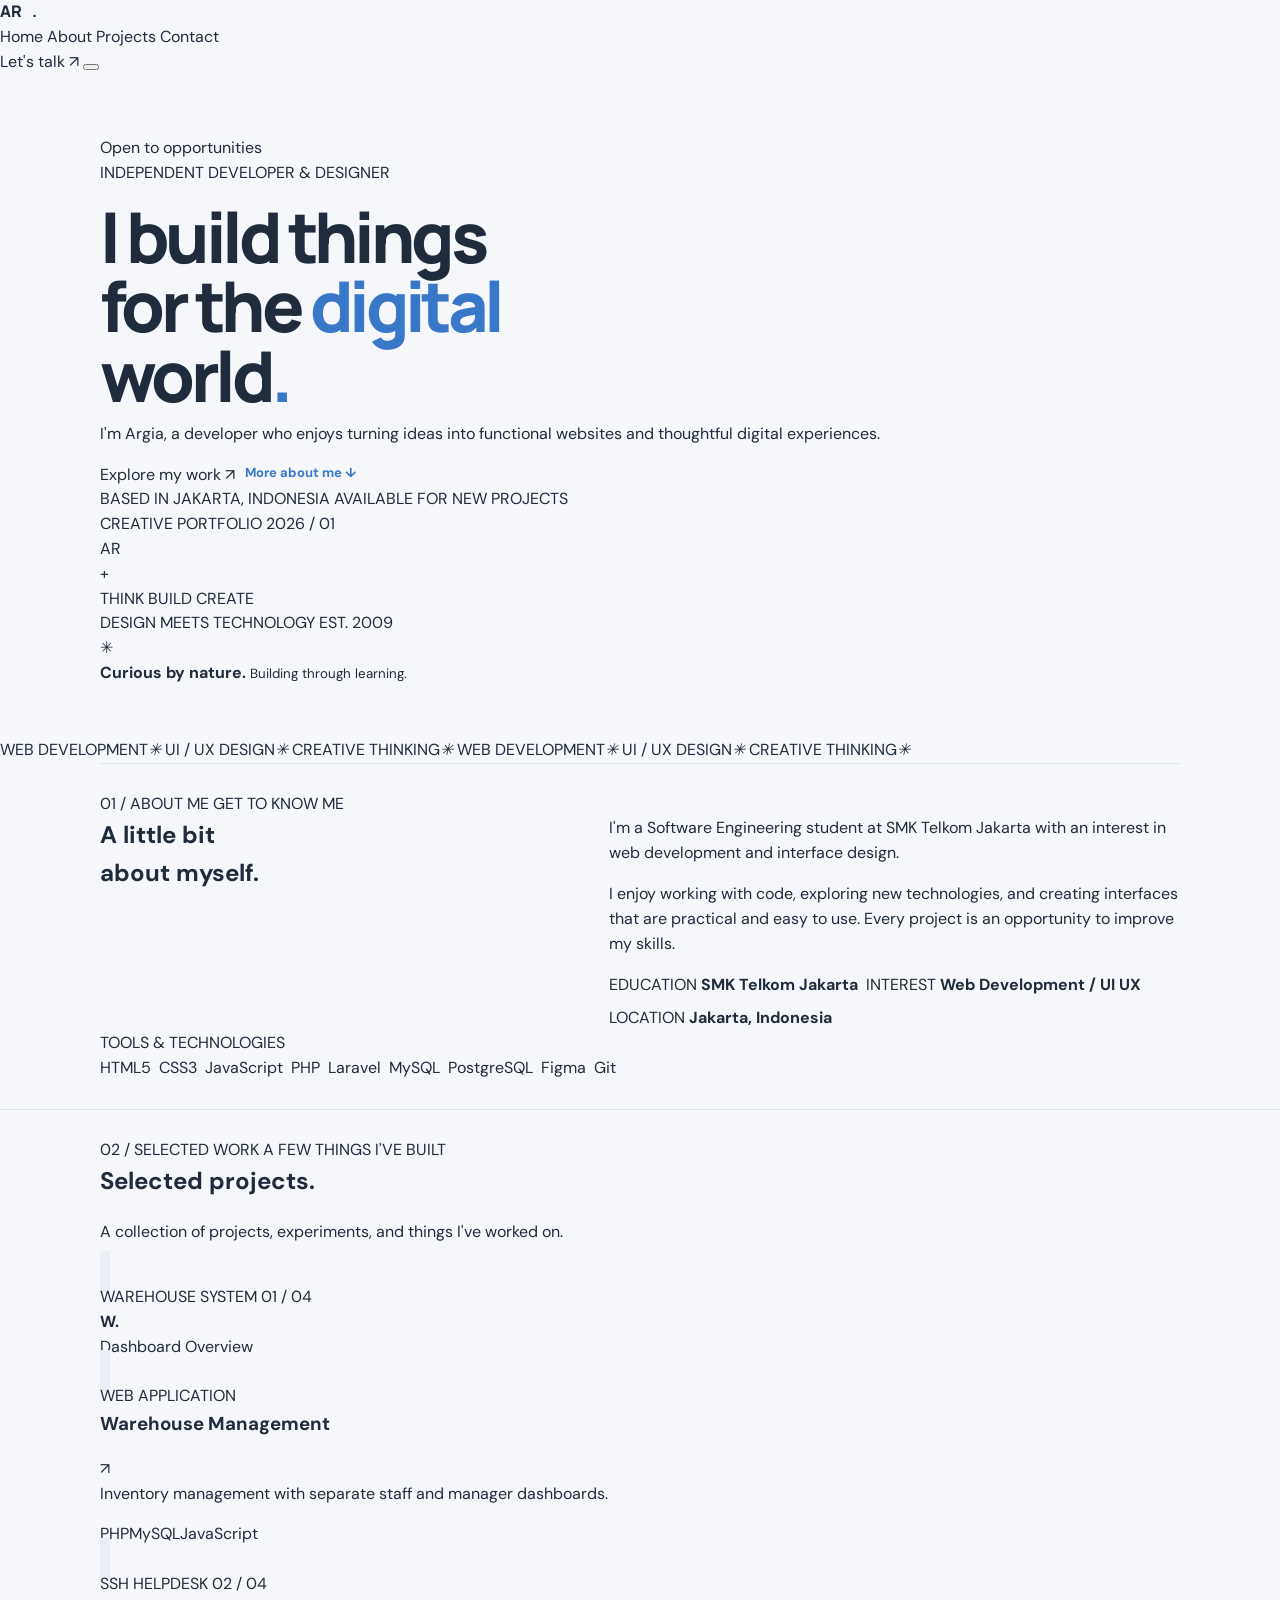
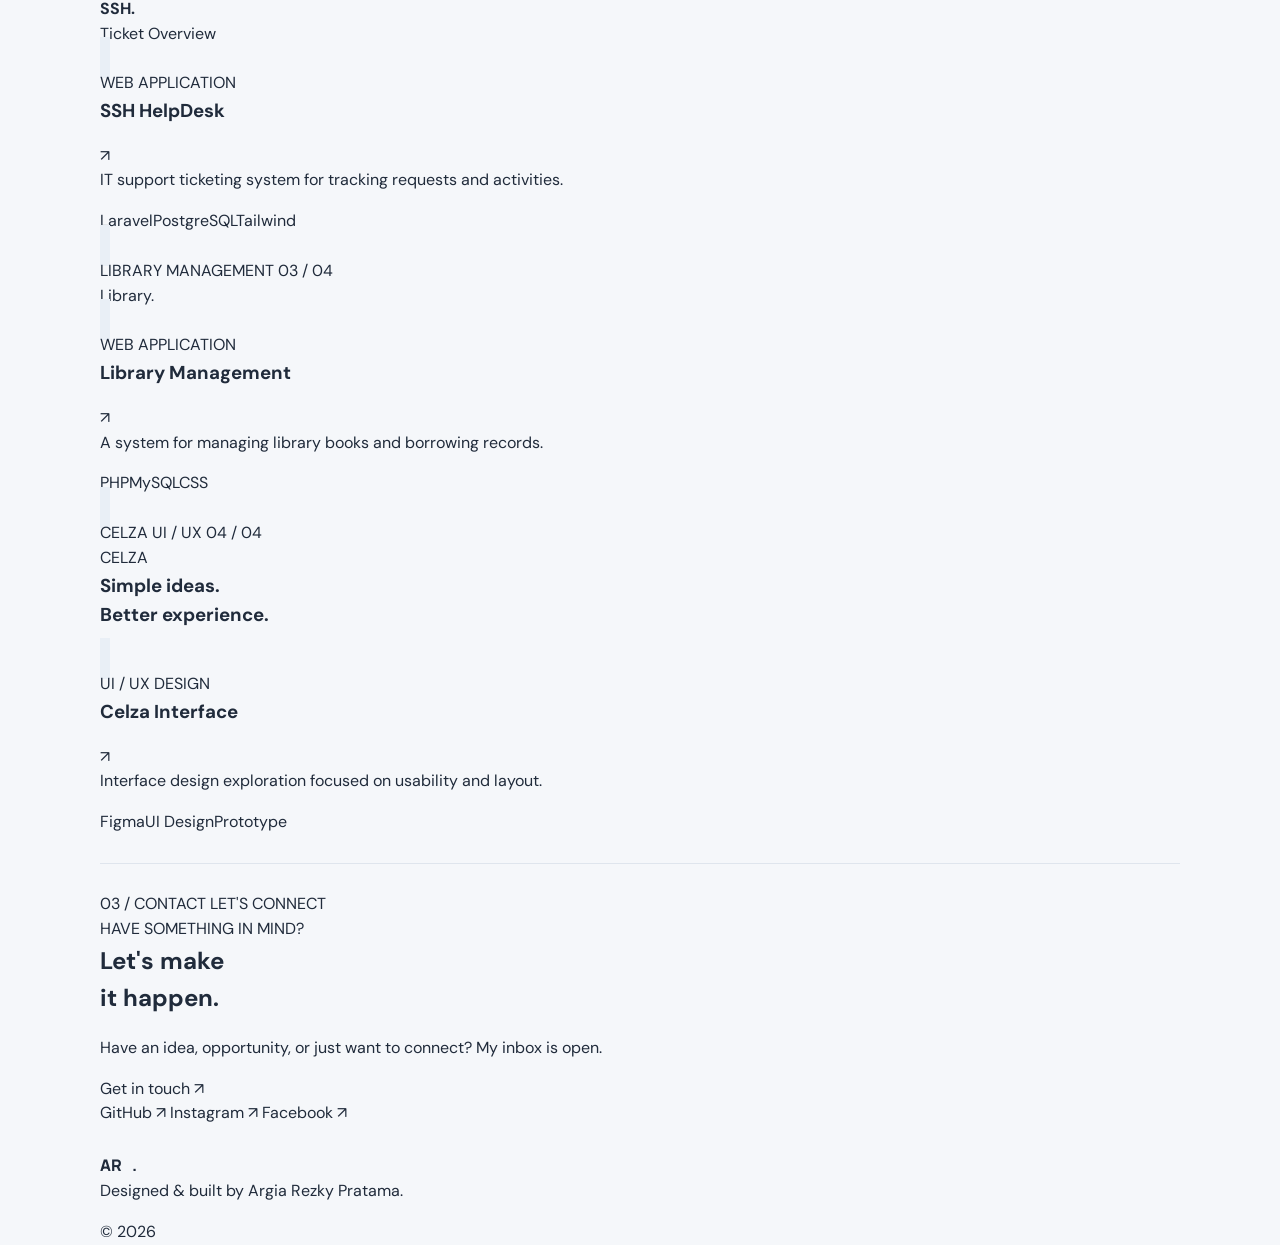
==== commit fc25f6b8: "Update index.html" ====
--- a/index.html
+++ b/index.html
@@ -1,200 +1,378 @@
 <!DOCTYPE html>
-<html lang="id">
+<html lang="en">
 <head>
     <meta charset="UTF-8">
     <meta name="viewport" content="width=device-width, initial-scale=1.0">
-    <meta name="description" content="Argia Rezky Pratama - Web Developer & UI/UX Designer Portfolio">
-    <title>Argia Rezky | Portfolio</title>
+    <meta name="description" content="Argia Rezky Pratama. Web Developer and UI/UX Designer based in Jakarta.">
+    <title>Argia Rezky — Developer & Designer</title>
 
     <link rel="preconnect" href="https://fonts.googleapis.com">
-    <link href="https://fonts.googleapis.com/css2?family=DM+Sans:wght@400;500;600;700;800&display=swap" rel="stylesheet">
+    <link rel="preconnect" href="https://fonts.gstatic.com" crossorigin>
+    <link href="https://fonts.googleapis.com/css2?family=DM+Sans:wght@400;500;600;700;800&family=Manrope:wght@400;500;600;700;800&display=swap" rel="stylesheet">
+
     <link rel="stylesheet" href="style.css">
 </head>
 <body>
 
-<header class="navbar">
-    <a href="#" class="logo">argia<span>.</span></a>
-
-    <nav id="nav">
-        <a href="#home" class="active">Home</a>
-        <a href="#about">About</a>
-        <a href="#projects">Projects</a>
-        <a href="#contact">Contact</a>
+<header class="header">
+    <a href="#home" class="brand">AR<span>.</span></a>
+
+    <nav class="navigation" id="navigation">
+        <a href="#home" class="nav-link active">Home</a>
+        <a href="#about" class="nav-link">About</a>
+        <a href="#work" class="nav-link">Projects</a>
+        <a href="#contact" class="nav-link">Contact</a>
     </nav>
 
-    <a href="#contact" class="nav-contact">Let's Talk ↗</a>
-    <button class="menu-toggle" id="menuToggle">☰</button>
+    <a href="#contact" class="header-cta">Let's talk <span>↗</span></a>
+
+    <button class="menu-btn" id="menuBtn" aria-label="Toggle menu">
+        <span></span>
+        <span></span>
+    </button>
 </header>
 
 <main>
-    <section class="hero" id="home">
-        <div class="hero-content">
-            <span class="availability">
-                <span class="dot"></span> Available for opportunities
-            </span>
-
-            <p class="eyebrow">WEB DEVELOPER & UI/UX DESIGNER</p>
-
-            <h1>Building digital<br>experiences that<br><span>make sense.</span></h1>
-
-            <p class="hero-desc">
-                Hi, I'm Argia. I build functional websites and thoughtful
-                interfaces with a focus on usability and clean design.
+
+    <!-- HERO -->
+    <section class="hero container" id="home">
+
+        <div class="hero-left">
+            <div class="status">
+                <span class="status-dot"></span>
+                Open to opportunities
+            </div>
+
+            <p class="overline">INDEPENDENT DEVELOPER & DESIGNER</p>
+
+            <h1>
+                I build things<br>
+                for the <span>digital</span><br>
+                world<span class="orange">.</span>
+            </h1>
+
+            <p class="hero-description">
+                I'm Argia, a developer who enjoys turning ideas into
+                functional websites and thoughtful digital experiences.
             </p>
 
-            <div class="hero-buttons">
-                <a href="#projects" class="btn-primary">Explore Projects ↗</a>
-                <a href="#about" class="btn-secondary">More About Me</a>
-            </div>
-
-            <div class="socials">
-                <a href="https://github.com/argiarezky" target="_blank">GitHub ↗</a>
-                <a href="https://instagram.com/" target="_blank">Instagram ↗</a>
-                <a href="https://facebook.com/" target="_blank">Facebook ↗</a>
-            </div>
-        </div>
-
-        <div class="hero-visual">
-            <div class="visual-card">
-                <div class="visual-top">
-                    <span>PORTFOLIO / 2026</span>
-                    <span>01 — 04</span>
-                </div>
-
-                <div class="visual-center">
-                    <div class="code-symbol">&lt;/&gt;</div>
-                    <h2>Design.<br>Develop.<br>Deliver.</h2>
-                </div>
-
-                <div class="visual-bottom">
-                    <span>CREATIVE DEVELOPER</span>
-                    <span>JAKARTA, ID</span>
-                </div>
-            </div>
-            <div class="visual-decoration"></div>
-        </div>
+            <div class="hero-actions">
+                <a href="#work" class="button button-dark">
+                    Explore my work <span>↗</span>
+                </a>
+
+                <a href="#about" class="text-link">
+                    More about me <span>↓</span>
+                </a>
+            </div>
+
+            <div class="hero-footer">
+                <span>BASED IN JAKARTA, INDONESIA</span>
+                <span>AVAILABLE FOR NEW PROJECTS</span>
+            </div>
+        </div>
+
+        <div class="hero-right">
+            <div class="hero-art">
+                <div class="art-top">
+                    <span>CREATIVE PORTFOLIO</span>
+                    <span>2026 / 01</span>
+                </div>
+
+                <div class="art-main">
+                    <div class="art-circle">
+                        <span>AR</span>
+                    </div>
+
+                    <div class="art-cross">+</div>
+
+                    <div class="art-caption">
+                        <span>THINK</span>
+                        <span>BUILD</span>
+                        <span>CREATE</span>
+                    </div>
+                </div>
+
+                <div class="art-bottom">
+                    <span>DESIGN MEETS TECHNOLOGY</span>
+                    <span>EST. 2009</span>
+                </div>
+            </div>
+
+            <div class="floating-note">
+                <span class="note-icon">✳</span>
+                <div>
+                    <strong>Curious by nature.</strong>
+                    <small>Building through learning.</small>
+                </div>
+            </div>
+        </div>
+
     </section>
 
-    <section class="about section" id="about">
-        <div class="section-heading">
-            <span>01 / ABOUT</span>
-            <h2>A little about me.</h2>
-        </div>
-
-        <div class="about-content">
-            <p class="about-text">
-                I'm a vocational high school student focusing on
-                Software Engineering. I enjoy building web applications,
-                exploring UI/UX design, and solving problems through technology.
-            </p>
-
-            <div class="about-details">
-                <div><span>Based in</span><strong>Jakarta, Indonesia</strong></div>
-                <div><span>Education</span><strong>SMK Telkom Jakarta</strong></div>
-                <div><span>Focus</span><strong>Web Development</strong></div>
+    <!-- MARQUEE -->
+    <div class="marquee">
+        <div class="marquee-track">
+            <span>WEB DEVELOPMENT</span><i>✳</i>
+            <span>UI / UX DESIGN</span><i>✳</i>
+            <span>CREATIVE THINKING</span><i>✳</i>
+            <span>WEB DEVELOPMENT</span><i>✳</i>
+            <span>UI / UX DESIGN</span><i>✳</i>
+            <span>CREATIVE THINKING</span><i>✳</i>
+        </div>
+    </div>
+
+    <!-- ABOUT -->
+    <section class="about container section" id="about">
+
+        <div class="section-label">
+            <span>01 / ABOUT ME</span>
+            <span>GET TO KNOW ME</span>
+        </div>
+
+        <div class="about-grid">
+            <h2>
+                A little bit<br>
+                about <span>myself.</span>
+            </h2>
+
+            <div class="about-content">
+                <p class="about-intro">
+                    I'm a Software Engineering student at SMK Telkom Jakarta
+                    with an interest in web development and interface design.
+                </p>
+
+                <p>
+                    I enjoy working with code, exploring new technologies,
+                    and creating interfaces that are practical and easy to use.
+                    Every project is an opportunity to improve my skills.
+                </p>
+
+                <div class="about-meta">
+                    <div>
+                        <span>EDUCATION</span>
+                        <strong>SMK Telkom Jakarta</strong>
+                    </div>
+                    <div>
+                        <span>INTEREST</span>
+                        <strong>Web Development / UI UX</strong>
+                    </div>
+                    <div>
+                        <span>LOCATION</span>
+                        <strong>Jakarta, Indonesia</strong>
+                    </div>
+                </div>
             </div>
         </div>
 
         <div class="skills">
-            <span>HTML</span>
-            <span>CSS</span>
-            <span>JavaScript</span>
-            <span>PHP</span>
-            <span>Laravel</span>
-            <span>MySQL</span>
-            <span>Figma</span>
-            <span>Git</span>
-        </div>
+            <span class="skills-title">TOOLS & TECHNOLOGIES</span>
+            <div class="skill-list">
+                <span>HTML5</span>
+                <span>CSS3</span>
+                <span>JavaScript</span>
+                <span>PHP</span>
+                <span>Laravel</span>
+                <span>MySQL</span>
+                <span>PostgreSQL</span>
+                <span>Figma</span>
+                <span>Git</span>
+            </div>
+        </div>
+
     </section>
 
-    <section class="projects section" id="projects">
-        <div class="section-heading">
-            <span>02 / SELECTED WORKS</span>
-            <h2>Things I've built.</h2>
-        </div>
-
-        <div class="project-grid">
-            <article class="project-card">
-                <div class="project-image warehouse">
-                    <span>01</span>
-                    <div class="mock-dashboard">
-                        <div class="mock-sidebar"></div>
-                        <div class="mock-content">
-                            <div></div><div></div><div></div>
-                        </div>
-                    </div>
-                </div>
-                <div class="project-info">
-                    <div><span>WEB APPLICATION</span><span>2026</span></div>
-                    <h3>Warehouse Management</h3>
-                    <p>Inventory management system with staff and manager dashboards.</p>
-                    <small>PHP · MySQL · JavaScript</small>
-                </div>
-            </article>
-
-            <article class="project-card">
-                <div class="project-image helpdesk">
-                    <span>02</span>
-                    <div class="helpdesk-ui">
-                        <div class="helpdesk-head"></div>
-                        <div class="helpdesk-stats">
-                            <i></i><i></i><i></i>
-                        </div>
-                        <div class="helpdesk-chart"></div>
-                    </div>
-                </div>
-                <div class="project-info">
-                    <div><span>WEB APPLICATION</span><span>2026</span></div>
-                    <h3>SSH HelpDesk</h3>
-                    <p>Ticketing system for managing IT support requests and activities.</p>
-                    <small>Laravel · PostgreSQL · Tailwind CSS</small>
-                </div>
-            </article>
-
-            <article class="project-card">
-                <div class="project-image library">
-                    <span>03</span>
-                    <div class="library-ui">
-                        <div></div><div></div><div></div>
-                    </div>
-                </div>
-                <div class="project-info">
-                    <div><span>WEB APPLICATION</span><span>2025</span></div>
-                    <h3>Library Management</h3>
-                    <p>Library system for managing books and borrowing records.</p>
-                    <small>PHP · MySQL · Bootstrap</small>
-                </div>
-            </article>
-
-            <article class="project-card">
-                <div class="project-image uiux">
-                    <span>04</span>
-                    <div class="uiux-ui">
-                        <div></div>
-                        <div></div>
-                    </div>
-                </div>
-                <div class="project-info">
-                    <div><span>UI/UX DESIGN</span><span>2025</span></div>
-                    <h3>Celza UI/UX</h3>
-                    <p>Interface design exploration focused on layout and user experience.</p>
-                    <small>Figma · UI Design · Prototyping</small>
-                </div>
-            </article>
+    <!-- PROJECTS -->
+    <section class="work section" id="work">
+
+        <div class="container">
+            <div class="section-label">
+                <span>02 / SELECTED WORK</span>
+                <span>A FEW THINGS I'VE BUILT</span>
+            </div>
+
+            <div class="work-heading">
+                <h2>Selected <span>projects.</span></h2>
+                <p>A collection of projects, experiments, and things I've worked on.</p>
+            </div>
+
+            <div class="project-grid">
+
+                <article class="project">
+                    <a href="#" class="project-preview preview-one" aria-label="Warehouse project">
+                        <div class="preview-header">
+                            <span>WAREHOUSE SYSTEM</span>
+                            <span>01 / 04</span>
+                        </div>
+                        <div class="warehouse-screen">
+                            <aside>
+                                <b>W.</b>
+                                <span></span><span></span><span></span><span></span>
+                            </aside>
+                            <div class="warehouse-main">
+                                <div class="screen-title">Dashboard Overview</div>
+                                <div class="screen-cards">
+                                    <i></i><i></i><i></i>
+                                </div>
+                                <div class="screen-table">
+                                    <span></span><span></span><span></span>
+                                </div>
+                            </div>
+                        </div>
+                    </a>
+                    <div class="project-details">
+                        <div class="project-title">
+                            <div>
+                                <span>WEB APPLICATION</span>
+                                <h3>Warehouse Management</h3>
+                            </div>
+                            <span class="project-arrow">↗</span>
+                        </div>
+                        <p>Inventory management with separate staff and manager dashboards.</p>
+                        <div class="project-tags">
+                            <span>PHP</span><span>MySQL</span><span>JavaScript</span>
+                        </div>
+                    </div>
+                </article>
+
+                <article class="project">
+                    <a href="#" class="project-preview preview-two" aria-label="SSH HelpDesk project">
+                        <div class="preview-header">
+                            <span>SSH HELPDESK</span>
+                            <span>02 / 04</span>
+                        </div>
+                        <div class="helpdesk-screen">
+                            <div class="helpdesk-sidebar">
+                                <b>SSH.</b>
+                                <span></span><span></span><span></span>
+                            </div>
+                            <div class="helpdesk-main">
+                                <div class="helpdesk-heading">Ticket Overview</div>
+                                <div class="helpdesk-cards">
+                                    <i></i><i></i><i></i>
+                                </div>
+                                <div class="helpdesk-graph">
+                                    <div></div><div></div><div></div><div></div>
+                                    <div></div><div></div><div></div>
+                                </div>
+                            </div>
+                        </div>
+                    </a>
+                    <div class="project-details">
+                        <div class="project-title">
+                            <div>
+                                <span>WEB APPLICATION</span>
+                                <h3>SSH HelpDesk</h3>
+                            </div>
+                            <span class="project-arrow">↗</span>
+                        </div>
+                        <p>IT support ticketing system for tracking requests and activities.</p>
+                        <div class="project-tags">
+                            <span>Laravel</span><span>PostgreSQL</span><span>Tailwind</span>
+                        </div>
+                    </div>
+                </article>
+
+                <article class="project">
+                    <a href="#" class="project-preview preview-three" aria-label="Library project">
+                        <div class="preview-header">
+                            <span>LIBRARY MANAGEMENT</span>
+                            <span>03 / 04</span>
+                        </div>
+                        <div class="library-screen">
+                            <div class="library-title">Library<span>.</span></div>
+                            <div class="book-row">
+                                <i></i><i></i><i></i>
+                            </div>
+                            <div class="library-lines">
+                                <span></span><span></span><span></span>
+                            </div>
+                        </div>
+                    </a>
+                    <div class="project-details">
+                        <div class="project-title">
+                            <div>
+                                <span>WEB APPLICATION</span>
+                                <h3>Library Management</h3>
+                            </div>
+                            <span class="project-arrow">↗</span>
+                        </div>
+                        <p>A system for managing library books and borrowing records.</p>
+                        <div class="project-tags">
+                            <span>PHP</span><span>MySQL</span><span>CSS</span>
+                        </div>
+                    </div>
+                </article>
+
+                <article class="project">
+                    <a href="#" class="project-preview preview-four" aria-label="Celza UI UX project">
+                        <div class="preview-header">
+                            <span>CELZA UI / UX</span>
+                            <span>04 / 04</span>
+                        </div>
+                        <div class="celza-screen">
+                            <div class="celza-left">
+                                <span>CELZA</span>
+                                <h3>Simple ideas.<br>Better experience.</h3>
+                                <div></div>
+                            </div>
+                            <div class="celza-right">
+                                <i></i><i></i><i></i>
+                            </div>
+                        </div>
+                    </a>
+                    <div class="project-details">
+                        <div class="project-title">
+                            <div>
+                                <span>UI / UX DESIGN</span>
+                                <h3>Celza Interface</h3>
+                            </div>
+                            <span class="project-arrow">↗</span>
+                        </div>
+                        <p>Interface design exploration focused on usability and layout.</p>
+                        <div class="project-tags">
+                            <span>Figma</span><span>UI Design</span><span>Prototype</span>
+                        </div>
+                    </div>
+                </article>
+
+            </div>
         </div>
     </section>
 
-    <section class="contact section" id="contact">
-        <span>03 / GET IN TOUCH</span>
-        <h2>Have a project<br>in mind?</h2>
-        <p>Let's connect and create something meaningful.</p>
-        <a href="https://wa.me/62XXXXXXXXXX" class="btn-primary">Contact Me ↗</a>
+    <!-- CONTACT -->
+    <section class="contact container section" id="contact">
+        <div class="section-label">
+            <span>03 / CONTACT</span>
+            <span>LET'S CONNECT</span>
+        </div>
+
+        <div class="contact-content">
+            <div>
+                <span class="contact-overline">HAVE SOMETHING IN MIND?</span>
+                <h2>Let's make<br>it <span>happen.</span></h2>
+            </div>
+
+            <div class="contact-right">
+                <p>Have an idea, opportunity, or just want to connect? My inbox is open.</p>
+                <a href="mailto:yourmail@example.com" class="button button-dark">
+                    Get in touch <span>↗</span>
+                </a>
+            </div>
+        </div>
+
+        <div class="contact-links">
+            <a href="https://github.com/argiarezky" target="_blank">GitHub ↗</a>
+            <a href="https://instagram.com/" target="_blank">Instagram ↗</a>
+            <a href="https://facebook.com/" target="_blank">Facebook ↗</a>
+        </div>
     </section>
+
 </main>
 
-<footer>
-    <a href="#" class="logo">argia<span>.</span></a>
-    <p>Designed & developed by Argia Rezky Pratama.</p>
+<footer class="footer container">
+    <a href="#home" class="brand">AR<span>.</span></a>
+    <p>Designed & built by Argia Rezky Pratama.</p>
     <span>© 2026</span>
 </footer>
 
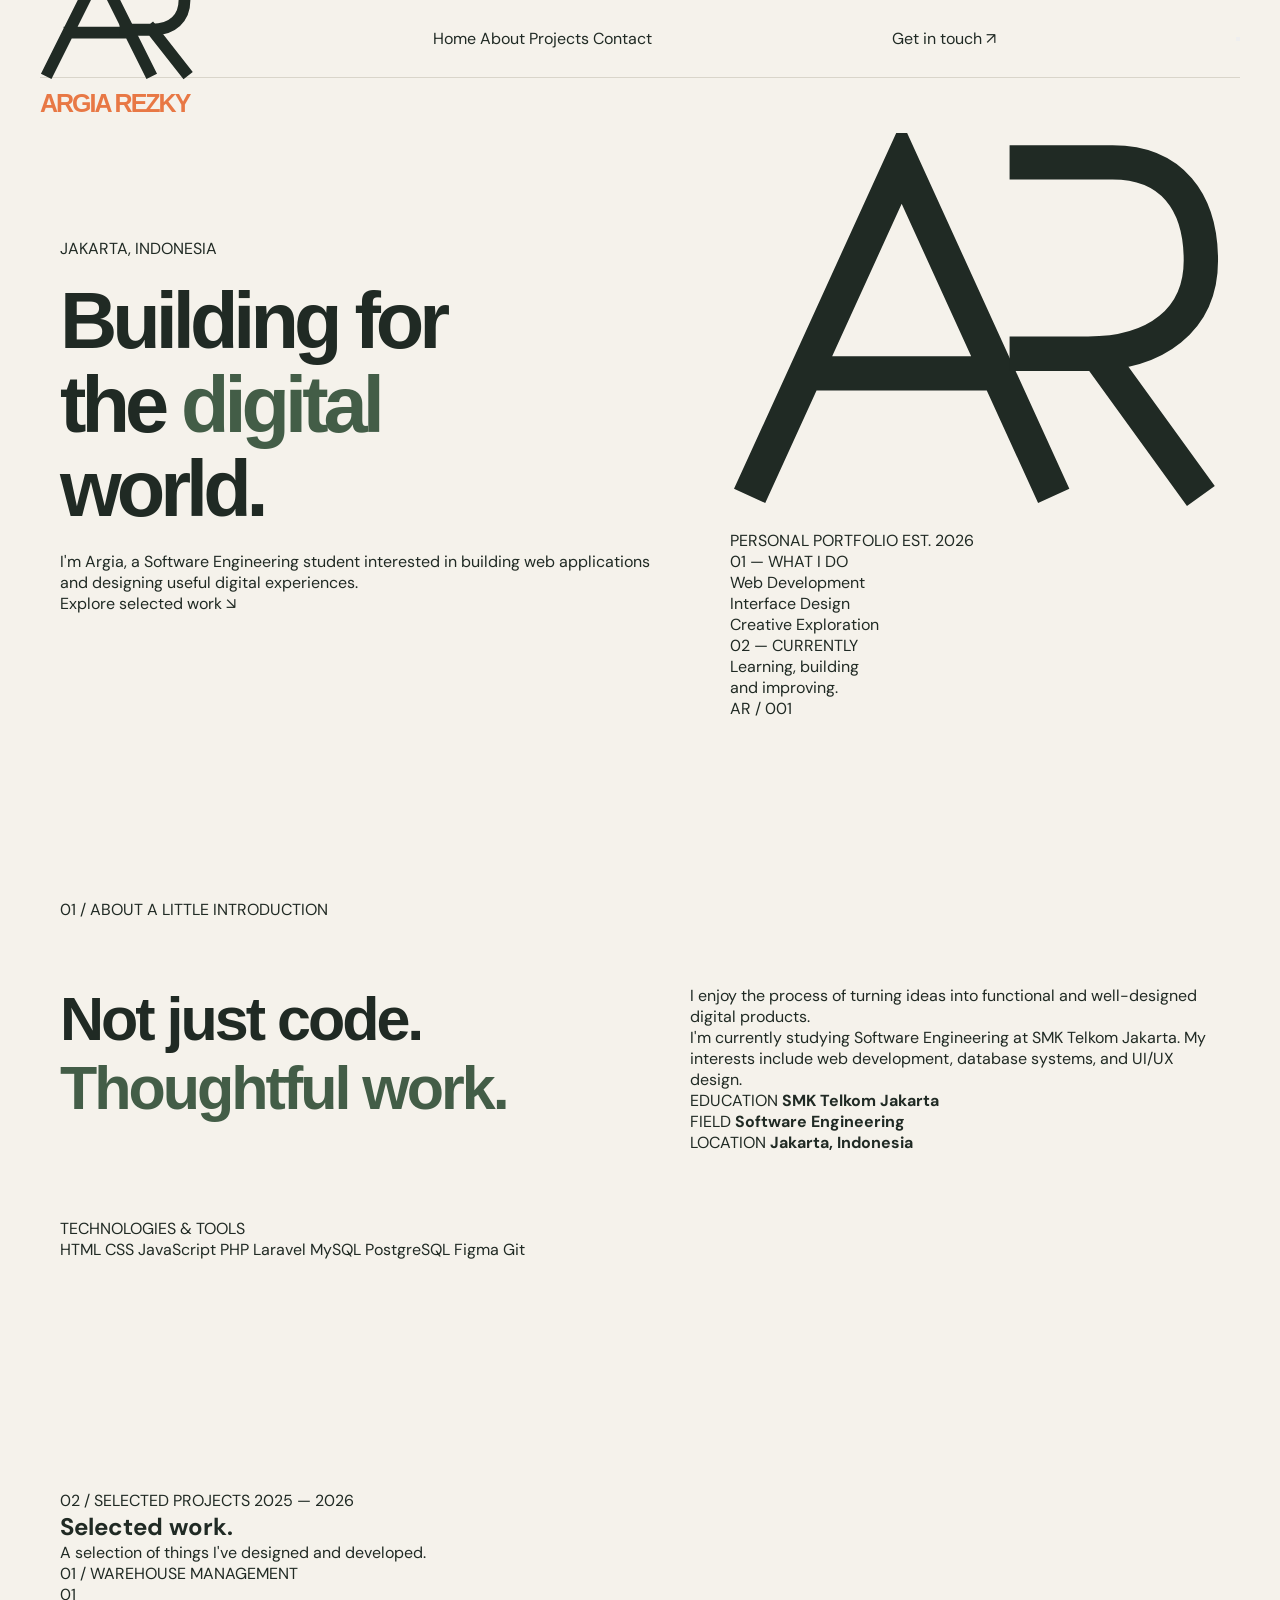
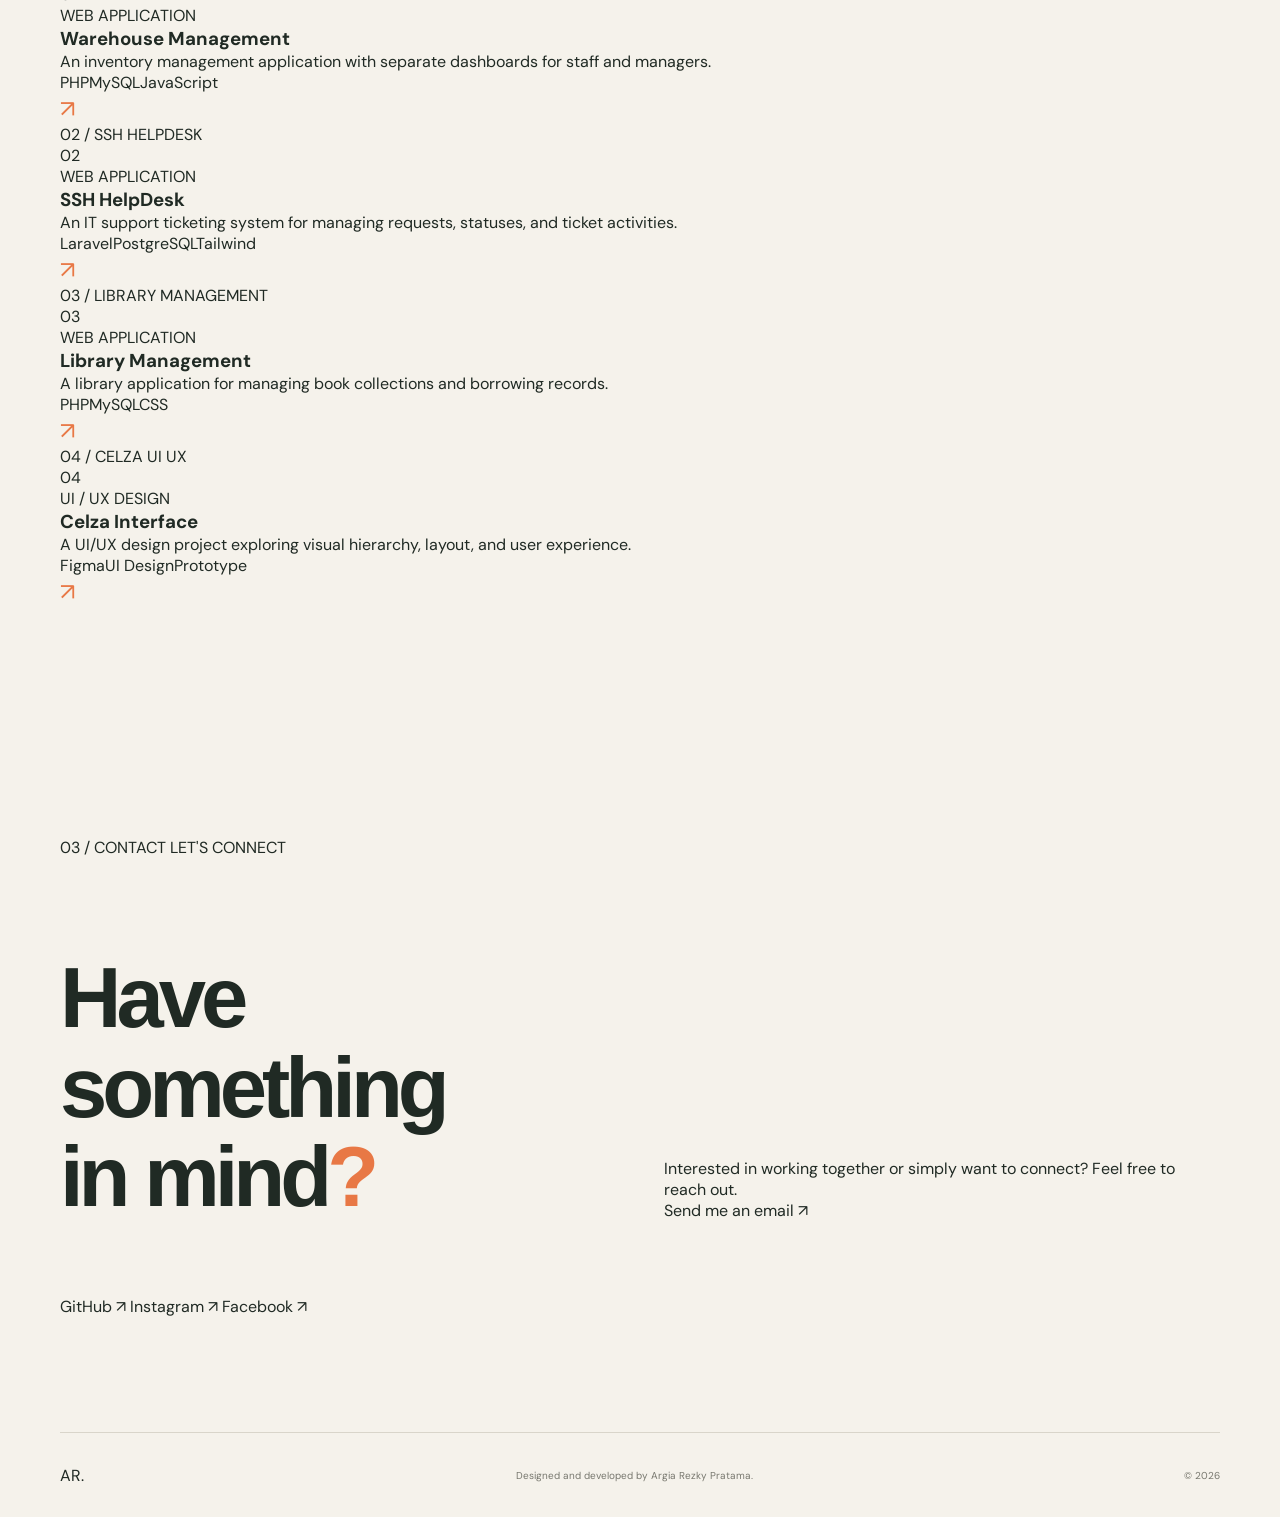
==== commit 3f721247: "Update index.html" ====
--- a/index.html
+++ b/index.html
@@ -1,161 +1,129 @@
+
 <!DOCTYPE html>
 <html lang="en">
 <head>
     <meta charset="UTF-8">
     <meta name="viewport" content="width=device-width, initial-scale=1.0">
-    <meta name="description" content="Argia Rezky Pratama. Web Developer and UI/UX Designer based in Jakarta.">
-    <title>Argia Rezky — Developer & Designer</title>
+    <meta name="description" content="Argia Rezky Pratama — Web Developer and UI/UX Designer">
+    <title>Argia Rezky — Portfolio</title>
 
     <link rel="preconnect" href="https://fonts.googleapis.com">
-    <link rel="preconnect" href="https://fonts.gstatic.com" crossorigin>
-    <link href="https://fonts.googleapis.com/css2?family=DM+Sans:wght@400;500;600;700;800&family=Manrope:wght@400;500;600;700;800&display=swap" rel="stylesheet">
-
+    <link href="https://fonts.googleapis.com/css2?family=DM+Sans:wght@400;500;600;700;800&display=swap" rel="stylesheet">
     <link rel="stylesheet" href="style.css">
 </head>
 <body>
 
 <header class="header">
-    <a href="#home" class="brand">AR<span>.</span></a>
-
-    <nav class="navigation" id="navigation">
-        <a href="#home" class="nav-link active">Home</a>
-        <a href="#about" class="nav-link">About</a>
-        <a href="#work" class="nav-link">Projects</a>
-        <a href="#contact" class="nav-link">Contact</a>
+    <a href="#home" class="brand" aria-label="Argia Rezky home">
+        <svg class="logo" viewBox="0 0 52 42" fill="none">
+            <path d="M3 38L20 4L37 38M10 25H30"
+                  stroke="currentColor" stroke-width="4"
+                  stroke-linecap="square"/>
+            <path d="M29 4H40C46 4 49 8 49 14C49 20 45 24 38 24H29M38 24L49 38"
+                  stroke="currentColor" stroke-width="4"
+                  stroke-linecap="square" stroke-linejoin="miter"/>
+        </svg>
+        <span>ARGIA REZKY</span>
+    </a>
+
+    <nav class="nav" id="nav">
+        <a href="#home" class="active">Home</a>
+        <a href="#about">About</a>
+        <a href="#projects">Projects</a>
+        <a href="#contact">Contact</a>
     </nav>
 
-    <a href="#contact" class="header-cta">Let's talk <span>↗</span></a>
-
-    <button class="menu-btn" id="menuBtn" aria-label="Toggle menu">
-        <span></span>
-        <span></span>
+    <a href="#contact" class="header-link">Get in touch <span>↗</span></a>
+
+    <button class="menu-button" id="menuButton" aria-label="Open navigation">
+        <span></span><span></span>
     </button>
 </header>
 
 <main>
-
-    <!-- HERO -->
     <section class="hero container" id="home">
-
-        <div class="hero-left">
-            <div class="status">
-                <span class="status-dot"></span>
-                Open to opportunities
-            </div>
-
-            <p class="overline">INDEPENDENT DEVELOPER & DESIGNER</p>
+        <div class="hero-main">
+            <div class="eyebrow">
+                <span class="availability"></span>
+                JAKARTA, INDONESIA
+            </div>
 
             <h1>
-                I build things<br>
-                for the <span>digital</span><br>
-                world<span class="orange">.</span>
+                Building for<br>
+                the <span>digital</span><br>
+                world.
             </h1>
 
-            <p class="hero-description">
-                I'm Argia, a developer who enjoys turning ideas into
-                functional websites and thoughtful digital experiences.
-            </p>
-
-            <div class="hero-actions">
-                <a href="#work" class="button button-dark">
-                    Explore my work <span>↗</span>
+            <div class="hero-bottom">
+                <p>
+                    I'm Argia, a Software Engineering student interested
+                    in building web applications and designing useful
+                    digital experiences.
+                </p>
+
+                <a href="#projects" class="primary-link">
+                    Explore selected work <span>↘</span>
                 </a>
-
-                <a href="#about" class="text-link">
-                    More about me <span>↓</span>
-                </a>
-            </div>
-
-            <div class="hero-footer">
-                <span>BASED IN JAKARTA, INDONESIA</span>
-                <span>AVAILABLE FOR NEW PROJECTS</span>
-            </div>
-        </div>
-
-        <div class="hero-right">
-            <div class="hero-art">
-                <div class="art-top">
-                    <span>CREATIVE PORTFOLIO</span>
-                    <span>2026 / 01</span>
+            </div>
+        </div>
+
+        <div class="hero-aside">
+            <div class="identity">
+                <div class="identity-logo">
+                    <svg viewBox="0 0 100 80" fill="none">
+                        <path d="M4 74L35 6L66 74M17 49H54"
+                              stroke="currentColor" stroke-width="7"/>
+                        <path d="M57 6H78C90 6 96 14 96 26C96 38 87 45 73 45H57M75 45L96 74"
+                              stroke="currentColor" stroke-width="7"/>
+                    </svg>
                 </div>
-
-                <div class="art-main">
-                    <div class="art-circle">
-                        <span>AR</span>
-                    </div>
-
-                    <div class="art-cross">+</div>
-
-                    <div class="art-caption">
-                        <span>THINK</span>
-                        <span>BUILD</span>
-                        <span>CREATE</span>
-                    </div>
-                </div>
-
-                <div class="art-bottom">
-                    <span>DESIGN MEETS TECHNOLOGY</span>
-                    <span>EST. 2009</span>
-                </div>
-            </div>
-
-            <div class="floating-note">
-                <span class="note-icon">✳</span>
-                <div>
-                    <strong>Curious by nature.</strong>
-                    <small>Building through learning.</small>
-                </div>
-            </div>
-        </div>
-
+                <span>PERSONAL PORTFOLIO</span>
+                <span>EST. 2026</span>
+            </div>
+
+            <div class="aside-description">
+                <span>01 — WHAT I DO</span>
+                <p>Web Development<br>Interface Design<br>Creative Exploration</p>
+            </div>
+
+            <div class="aside-description">
+                <span>02 — CURRENTLY</span>
+                <p>Learning, building<br>and improving.</p>
+            </div>
+
+            <div class="aside-index">AR / 001</div>
+        </div>
     </section>
 
-    <!-- MARQUEE -->
-    <div class="marquee">
-        <div class="marquee-track">
-            <span>WEB DEVELOPMENT</span><i>✳</i>
-            <span>UI / UX DESIGN</span><i>✳</i>
-            <span>CREATIVE THINKING</span><i>✳</i>
-            <span>WEB DEVELOPMENT</span><i>✳</i>
-            <span>UI / UX DESIGN</span><i>✳</i>
-            <span>CREATIVE THINKING</span><i>✳</i>
-        </div>
-    </div>
-
-    <!-- ABOUT -->
-    <section class="about container section" id="about">
-
-        <div class="section-label">
-            <span>01 / ABOUT ME</span>
-            <span>GET TO KNOW ME</span>
+    <section class="about section container" id="about">
+        <div class="section-top">
+            <span>01 / ABOUT</span>
+            <span>A LITTLE INTRODUCTION</span>
         </div>
 
         <div class="about-grid">
-            <h2>
-                A little bit<br>
-                about <span>myself.</span>
-            </h2>
-
-            <div class="about-content">
-                <p class="about-intro">
-                    I'm a Software Engineering student at SMK Telkom Jakarta
-                    with an interest in web development and interface design.
+            <h2>Not just code.<br><span>Thoughtful work.</span></h2>
+
+            <div class="about-copy">
+                <p class="large-copy">
+                    I enjoy the process of turning ideas into
+                    functional and well-designed digital products.
                 </p>
 
                 <p>
-                    I enjoy working with code, exploring new technologies,
-                    and creating interfaces that are practical and easy to use.
-                    Every project is an opportunity to improve my skills.
+                    I'm currently studying Software Engineering at
+                    SMK Telkom Jakarta. My interests include web
+                    development, database systems, and UI/UX design.
                 </p>
 
-                <div class="about-meta">
+                <div class="personal-info">
                     <div>
                         <span>EDUCATION</span>
                         <strong>SMK Telkom Jakarta</strong>
                     </div>
                     <div>
-                        <span>INTEREST</span>
-                        <strong>Web Development / UI UX</strong>
+                        <span>FIELD</span>
+                        <strong>Software Engineering</strong>
                     </div>
                     <div>
                         <span>LOCATION</span>
@@ -165,11 +133,11 @@
             </div>
         </div>
 
-        <div class="skills">
-            <span class="skills-title">TOOLS & TECHNOLOGIES</span>
-            <div class="skill-list">
-                <span>HTML5</span>
-                <span>CSS3</span>
+        <div class="tech-stack">
+            <span class="stack-label">TECHNOLOGIES & TOOLS</span>
+            <div class="stack-list">
+                <span>HTML</span>
+                <span>CSS</span>
                 <span>JavaScript</span>
                 <span>PHP</span>
                 <span>Laravel</span>
@@ -179,160 +147,119 @@
                 <span>Git</span>
             </div>
         </div>
-
     </section>
 
-    <!-- PROJECTS -->
-    <section class="work section" id="work">
-
+    <section class="projects section" id="projects">
         <div class="container">
-            <div class="section-label">
-                <span>02 / SELECTED WORK</span>
-                <span>A FEW THINGS I'VE BUILT</span>
-            </div>
-
-            <div class="work-heading">
-                <h2>Selected <span>projects.</span></h2>
-                <p>A collection of projects, experiments, and things I've worked on.</p>
-            </div>
-
-            <div class="project-grid">
+            <div class="section-top">
+                <span>02 / SELECTED PROJECTS</span>
+                <span>2025 — 2026</span>
+            </div>
+
+            <div class="projects-heading">
+                <h2>Selected work<span>.</span></h2>
+                <p>A selection of things I've designed and developed.</p>
+            </div>
+
+            <div class="project-list">
 
                 <article class="project">
-                    <a href="#" class="project-preview preview-one" aria-label="Warehouse project">
-                        <div class="preview-header">
-                            <span>WAREHOUSE SYSTEM</span>
-                            <span>01 / 04</span>
-                        </div>
-                        <div class="warehouse-screen">
-                            <aside>
-                                <b>W.</b>
-                                <span></span><span></span><span></span><span></span>
-                            </aside>
-                            <div class="warehouse-main">
-                                <div class="screen-title">Dashboard Overview</div>
-                                <div class="screen-cards">
-                                    <i></i><i></i><i></i>
-                                </div>
-                                <div class="screen-table">
-                                    <span></span><span></span><span></span>
-                                </div>
+                    <div class="project-image">
+                        <img src="assets/warehouse.png"
+                             alt="Warehouse Management interface"
+                             onerror="this.style.display='none'">
+                        <span class="image-placeholder">01 / WAREHOUSE MANAGEMENT</span>
+                    </div>
+
+                    <div class="project-info">
+                        <div class="project-number">01</div>
+                        <div class="project-description">
+                            <span>WEB APPLICATION</span>
+                            <h3>Warehouse Management</h3>
+                            <p>
+                                An inventory management application with
+                                separate dashboards for staff and managers.
+                            </p>
+                            <div class="tags">
+                                <span>PHP</span><span>MySQL</span><span>JavaScript</span>
                             </div>
                         </div>
-                    </a>
-                    <div class="project-details">
-                        <div class="project-title">
-                            <div>
-                                <span>WEB APPLICATION</span>
-                                <h3>Warehouse Management</h3>
-                            </div>
-                            <span class="project-arrow">↗</span>
-                        </div>
-                        <p>Inventory management with separate staff and manager dashboards.</p>
-                        <div class="project-tags">
-                            <span>PHP</span><span>MySQL</span><span>JavaScript</span>
-                        </div>
+                        <span class="project-arrow">↗</span>
                     </div>
                 </article>
 
                 <article class="project">
-                    <a href="#" class="project-preview preview-two" aria-label="SSH HelpDesk project">
-                        <div class="preview-header">
-                            <span>SSH HELPDESK</span>
-                            <span>02 / 04</span>
-                        </div>
-                        <div class="helpdesk-screen">
-                            <div class="helpdesk-sidebar">
-                                <b>SSH.</b>
-                                <span></span><span></span><span></span>
-                            </div>
-                            <div class="helpdesk-main">
-                                <div class="helpdesk-heading">Ticket Overview</div>
-                                <div class="helpdesk-cards">
-                                    <i></i><i></i><i></i>
-                                </div>
-                                <div class="helpdesk-graph">
-                                    <div></div><div></div><div></div><div></div>
-                                    <div></div><div></div><div></div>
-                                </div>
+                    <div class="project-image">
+                        <img src="assets/helpdesk.png"
+                             alt="SSH HelpDesk interface"
+                             onerror="this.style.display='none'">
+                        <span class="image-placeholder">02 / SSH HELPDESK</span>
+                    </div>
+
+                    <div class="project-info">
+                        <div class="project-number">02</div>
+                        <div class="project-description">
+                            <span>WEB APPLICATION</span>
+                            <h3>SSH HelpDesk</h3>
+                            <p>
+                                An IT support ticketing system for managing
+                                requests, statuses, and ticket activities.
+                            </p>
+                            <div class="tags">
+                                <span>Laravel</span><span>PostgreSQL</span><span>Tailwind</span>
                             </div>
                         </div>
-                    </a>
-                    <div class="project-details">
-                        <div class="project-title">
-                            <div>
-                                <span>WEB APPLICATION</span>
-                                <h3>SSH HelpDesk</h3>
-                            </div>
-                            <span class="project-arrow">↗</span>
-                        </div>
-                        <p>IT support ticketing system for tracking requests and activities.</p>
-                        <div class="project-tags">
-                            <span>Laravel</span><span>PostgreSQL</span><span>Tailwind</span>
-                        </div>
+                        <span class="project-arrow">↗</span>
                     </div>
                 </article>
 
                 <article class="project">
-                    <a href="#" class="project-preview preview-three" aria-label="Library project">
-                        <div class="preview-header">
-                            <span>LIBRARY MANAGEMENT</span>
-                            <span>03 / 04</span>
-                        </div>
-                        <div class="library-screen">
-                            <div class="library-title">Library<span>.</span></div>
-                            <div class="book-row">
-                                <i></i><i></i><i></i>
-                            </div>
-                            <div class="library-lines">
-                                <span></span><span></span><span></span>
+                    <div class="project-image">
+                        <img src="assets/library.png"
+                             alt="Library Management interface"
+                             onerror="this.style.display='none'">
+                        <span class="image-placeholder">03 / LIBRARY MANAGEMENT</span>
+                    </div>
+
+                    <div class="project-info">
+                        <div class="project-number">03</div>
+                        <div class="project-description">
+                            <span>WEB APPLICATION</span>
+                            <h3>Library Management</h3>
+                            <p>
+                                A library application for managing book
+                                collections and borrowing records.
+                            </p>
+                            <div class="tags">
+                                <span>PHP</span><span>MySQL</span><span>CSS</span>
                             </div>
                         </div>
-                    </a>
-                    <div class="project-details">
-                        <div class="project-title">
-                            <div>
-                                <span>WEB APPLICATION</span>
-                                <h3>Library Management</h3>
-                            </div>
-                            <span class="project-arrow">↗</span>
-                        </div>
-                        <p>A system for managing library books and borrowing records.</p>
-                        <div class="project-tags">
-                            <span>PHP</span><span>MySQL</span><span>CSS</span>
-                        </div>
+                        <span class="project-arrow">↗</span>
                     </div>
                 </article>
 
                 <article class="project">
-                    <a href="#" class="project-preview preview-four" aria-label="Celza UI UX project">
-                        <div class="preview-header">
-                            <span>CELZA UI / UX</span>
-                            <span>04 / 04</span>
-                        </div>
-                        <div class="celza-screen">
-                            <div class="celza-left">
-                                <span>CELZA</span>
-                                <h3>Simple ideas.<br>Better experience.</h3>
-                                <div></div>
-                            </div>
-                            <div class="celza-right">
-                                <i></i><i></i><i></i>
+                    <div class="project-image">
+                        <img src="assets/celza.png"
+                             alt="Celza UI UX design"
+                             onerror="this.style.display='none'">
+                        <span class="image-placeholder">04 / CELZA UI UX</span>
+                    </div>
+
+                    <div class="project-info">
+                        <div class="project-number">04</div>
+                        <div class="project-description">
+                            <span>UI / UX DESIGN</span>
+                            <h3>Celza Interface</h3>
+                            <p>
+                                A UI/UX design project exploring visual
+                                hierarchy, layout, and user experience.
+                            </p>
+                            <div class="tags">
+                                <span>Figma</span><span>UI Design</span><span>Prototype</span>
                             </div>
                         </div>
-                    </a>
-                    <div class="project-details">
-                        <div class="project-title">
-                            <div>
-                                <span>UI / UX DESIGN</span>
-                                <h3>Celza Interface</h3>
-                            </div>
-                            <span class="project-arrow">↗</span>
-                        </div>
-                        <p>Interface design exploration focused on usability and layout.</p>
-                        <div class="project-tags">
-                            <span>Figma</span><span>UI Design</span><span>Prototype</span>
-                        </div>
+                        <span class="project-arrow">↗</span>
                     </div>
                 </article>
 
@@ -340,39 +267,37 @@
         </div>
     </section>
 
-    <!-- CONTACT -->
-    <section class="contact container section" id="contact">
-        <div class="section-label">
+    <section class="contact section container" id="contact">
+        <div class="section-top">
             <span>03 / CONTACT</span>
             <span>LET'S CONNECT</span>
         </div>
 
         <div class="contact-content">
-            <div>
-                <span class="contact-overline">HAVE SOMETHING IN MIND?</span>
-                <h2>Let's make<br>it <span>happen.</span></h2>
-            </div>
-
-            <div class="contact-right">
-                <p>Have an idea, opportunity, or just want to connect? My inbox is open.</p>
-                <a href="mailto:yourmail@example.com" class="button button-dark">
-                    Get in touch <span>↗</span>
+            <h2>Have something<br>in mind<span>?</span></h2>
+
+            <div class="contact-description">
+                <p>
+                    Interested in working together or simply
+                    want to connect? Feel free to reach out.
+                </p>
+                <a href="mailto:yourmail@example.com" class="email-link">
+                    Send me an email ↗
                 </a>
             </div>
         </div>
 
-        <div class="contact-links">
+        <div class="social-links">
             <a href="https://github.com/argiarezky" target="_blank">GitHub ↗</a>
             <a href="https://instagram.com/" target="_blank">Instagram ↗</a>
             <a href="https://facebook.com/" target="_blank">Facebook ↗</a>
         </div>
     </section>
-
 </main>
 
 <footer class="footer container">
-    <a href="#home" class="brand">AR<span>.</span></a>
-    <p>Designed & built by Argia Rezky Pratama.</p>
+    <a href="#home" class="footer-brand">AR.</a>
+    <span>Designed and developed by Argia Rezky Pratama.</span>
     <span>© 2026</span>
 </footer>
 
--- a/style.css
+++ b/style.css
@@ -1,96 +1,996 @@
 :root {
-      --bg: #f5f7fa;
-      --surface: #ffffff;
-      --surface-soft: #edf2f8;
-      --ink: #202b3b;
-      --muted: #687589;
-      --line: #dfe5ed;
-      --accent: #3978c8;
-      --accent-dark: #285fa8;
-      --accent-soft: #e5effb;
-      --radius: 15px;
-      --container: 1080px;
-    }
-    * { box-sizing: border-box; }
-    html { scroll-behavior: smooth; scroll-padding-top: 86px; }
-    body {
-      margin: 0;
-      background: var(--bg);
-      color: var(--ink);
-      font-family: "DM Sans", sans-serif;
-      line-height: 1.55;
-      -webkit-font-smoothing: antialiased;
-    }
-    a { color: inherit; text-decoration: none; }
-    button { font: inherit; }
-    .container { width: min(var(--container), calc(100% - 48px)); margin-inline: auto; }
-    .site-header {
-      position: sticky; top: 0; z-index: 20;
-      background: rgba(245,247,250,.9);
-      border-bottom: 1px solid rgba(218,226,236,.85);
-      backdrop-filter: blur(14px);
-    }
-    .nav { min-height: 68px; display: flex; align-items: center; justify-content: space-between; gap: 24px; }
-    .brand { display: inline-flex; align-items: center; gap: 11px; font: 800 16px "Manrope", sans-serif; letter-spacing: -.5px; white-space: nowrap; }
-    .brand-mark { width: 31px; height: 31px; display: grid; place-items: center; border-radius: 9px; color: white; background: var(--accent); font: 800 17px "Manrope", sans-serif; }
-    .nav-links { display: flex; align-items: center; gap: 27px; color: #526075; font-size: 13px; font-weight: 600; }
-    .nav-links a { transition: color .2s ease; }
-    .nav-links a:hover, .nav-links a.active { color: var(--accent); }
-    .nav-cta, .button-primary {
-      display: inline-flex; align-items: center; justify-content: center; gap: 9px;
-      padding: 10px 16px; border: 1px solid var(--accent); border-radius: 9px;
-      background: var(--accent); color: white; font-size: 13px; font-weight: 700;
-      transition: transform .2s ease, background .2s ease;
-    }
-    .nav-cta:hover, .button-primary:hover { background: #2f69b2; transform: translateY(-1px); }
-    .menu-toggle { display: none; border: 1px solid var(--line); background: white; color: var(--ink); border-radius: 9px; padding: 8px 10px; cursor: pointer; }
-    .hero { padding: 62px 0 52px; overflow: hidden; }
-    .hero-grid { display: grid; grid-template-columns: 1.08fr .92fr; align-items: center; gap: 44px; }
-    .eyebrow { display: inline-flex; align-items: center; gap: 9px; color: var(--accent); font-size: 12px; font-weight: 700; letter-spacing: .09em; text-transform: uppercase; }
-    .eyebrow::before { content: ""; width: 23px; height: 2px; background: var(--accent); }
-    h1, h2, h3, p { margin-top: 0; }
-    h1 { margin: 15px 0 12px; font: 800 clamp(42px, 6vw, 70px)/.99 "Manrope", sans-serif; letter-spacing: -.065em; }
-    h1 span { color: var(--accent); }
-    .hero-role { margin-bottom: 13px; color: #536176; font: 700 clamp(17px, 2vw, 21px) "Manrope", sans-serif; letter-spacing: -.4px; }
-    .hero-copy { max-width: 430px; margin-bottom: 23px; color: var(--muted); font-size: 15px; }
-    .hero-actions { display: flex; flex-wrap: wrap; gap: 10px; }
-    .button-secondary { display: inline-flex; align-items: center; justify-content: center; padding: 10px 16px; border: 1px solid #cbd5e2; border-radius: 9px; color: #344258; background: transparent; font-size: 13px; font-weight: 700; transition: border .2s ease, background .2s ease; }
-    .button-secondary:hover { border-color: var(--accent); background: white; }
-    .hero-visual { min-height: 310px; position: relative; display: grid; place-items: center; }
-    .visual-backdrop { position: absolute; width: 82%; height: 85%; right: 4%; top: 7%; border-radius: 48% 18% 42% 17%; background: #e2ebf6; transform: rotate(-7deg); }
-    .visual-frame { position: relative; width: min(300px, 82%); aspect-ratio: 4 / 4.35; display: flex; align-items: end; justify-content: center; overflow: hidden; border: 1px solid #d5dfeb; border-radius: 46% 46% 18px 18px; background: linear-gradient(145deg, #d9e5f2, #f1f4f8); }
-    .visual-initials { width: 100%; padding: 0 0 22px; text-align: center; color: #60748e; font: 800 112px/.9 "Manrope", sans-serif; letter-spacing: -.1em; }
-    .visual-note { position: absolute; right: 0; bottom: 22px; padding: 9px 12px; border: 1px solid var(--line); border-radius: 9px; background: rgba(255,255,255,.92); color: #69778a; font-size: 11px; box-shadow: 0 8px 24px rgba(35,55,80,.06); }
-    .section { padding: 28px 0; border-top: 1px solid var(--line); }
-    .about-grid { display: grid; grid-template-columns: .9fr 1.1fr; gap: 42px; align-items: start; }
-    .section-kicker { margin-bottom: 8px; color: var(--accent); font-size: 12px; font-weight: 700; letter-spacing: .08em; text-transform: uppercase; }
-    .section-title { margin-bottom: 9px; font: 800 25px/1.2 "Manrope", sans-serif; letter-spacing: -.045em; }
-    .about-copy { max-width: 620px; margin: 2px 0 0; color: var(--muted); font-size: 14px; }
-    .about-meta { display: flex; flex-wrap: wrap; gap: 8px; margin-top: 17px; }
-    .meta-chip { padding: 6px 10px; border: 1px solid var(--line); border-radius: 7px; background: rgba(255,255,255,.65); color: #536176; font-size: 11px; font-weight: 600; }
-    .skills-section { background: var(--surface-soft); border: 1px solid #e1e8f1; border-radius: var(--radius); padding: 20px 22px; }
-    .skills-section h3 { margin-bottom: 14px; font: 800 16px "Manrope", sans-serif; }
-    .skill-list { display: flex; flex-wrap: wrap; gap: 8px; }
-    .skill { padding: 7px 11px; border: 1px solid #dce5ef; border-radius: 7px; background: rgba(255,255,255,.82); color: #46556b; font-size: 12px; font-weight: 600; }
-    .projects-head { display: flex; justify-content: space-between; align-items: end; gap: 20px; margin-bottom: 18px; }
-    .projects-head .section-title { margin-bottom: 0; }
-    .text-link { color: var(--accent); font-size: 13px; font-weight: 700; }
-    .projects-grid { display: grid; grid-template-columns: repeat(4, 1fr); gap: 14px; }
-    .project-card { overflow: hidden; border: 1px solid var(--line); border-radius: 12px; background: var(--surface); transition: transform .2s ease, box-shadow .2s ease, border-color .2s ease; }
-    .project-card:hover { transform: translateY(-3px); border-color: #c8d8eb; box-shadow: 0 12px 28px rgba(37,61,91,.07); }
-    .project-preview { height: 130px; padding: 10px; overflow: hidden; background: #e9eff6; }
-    .preview-window { height: 100%; overflow: hidden; display: flex; border: 1px solid #d6deea; border-radius: 6px; background: #fff; box-shadow: 0 4px 12px rgba(28,45,68,.08); }
-    .preview-sidebar { width: 21%; background: #26364b; padding: 9px 5px; }
-    .preview-sidebar i { display: block; width: 72%; height: 4px; margin: 0 0 8px 3px; border-radius: 4px; background: #8090a5; opacity: .7; }
-    .preview-main { flex: 1; padding: 10px; }
-    .preview-top { height: 7px; width: 48%; margin-bottom: 10px; border-radius: 4px; background: #d8e1ed; }
-    .preview-stats { display: grid; grid-template-columns: repeat(3, 1fr); gap: 5px; margin-bottom: 8px; }
-    .preview-stats i { height: 22px; border-radius: 3px; background: #edf2f8; border-top: 3px solid #6e9bd0; }
-    .preview-chart { height: 38px; display: flex; align-items: end; gap: 5px; padding: 5px 8px 0; background: #f5f7fa; }
-    .preview-chart i { flex: 1; height: 35%; background: #7da4d2; border-radius: 2px 2px 0 0; }
-    .preview-chart i:nth-child(2) { height: 70%; }.preview-chart i:nth-child(3) { height: 48%; }.preview-chart i:nth-child(4) { height: 88%; }.preview-chart i:nth-child(5) { height: 62%; }
-    .preview-web .preview-main { padding: 12px; }
-    .preview-web .preview-top { width: 68%; height: 9px; background: #dce7f3; }
-    .preview-web .preview-stats { grid-template-columns: 1fr 1fr; }
-    .preview-web .preview-stats i { height: 33px; }
-    .preview-table { display: grid; gap: 6px; padding-top: 3px; }
+    --bg: #f5f2eb;
+    --surface: #eae6dc;
+    --dark: #202a24;
+    --green: #435d47;
+    --orange: #e87845;
+    --muted: #77776e;
+    --line: #d9d5ca;
+    --font: 'DM Sans', sans-serif;
+    --heading: 'Manrope', sans-serif;
+}
+
+* {
+    margin: 0;
+    padding: 0;
+    box-sizing: border-box;
+}
+
+html {
+    scroll-behavior: smooth;
+    scroll-padding-top: 90px;
+}
+
+body {
+    background: var(--bg);
+    color: var(--dark);
+    font-family: var(--font);
+    overflow-x: hidden;
+}
+
+a {
+    color: inherit;
+    text-decoration: none;
+}
+
+button {
+    font: inherit;
+}
+
+.container {
+    width: min(1160px, calc(100% - 80px));
+    margin: auto;
+}
+
+/* HEADER */
+
+.header {
+    height: 78px;
+    width: min(1320px, calc(100% - 80px));
+    margin: auto;
+    display: flex;
+    align-items: center;
+    justify-content: space-between;
+    border-bottom: 1px solid var(--line);
+}
+
+.brand {
+    font-family: var(--heading);
+    font-size: 25px;
+    font-weight: 800;
+    letter-spacing: -2px;
+}
+
+.brand span,
+.orange {
+    color: var(--orange);
+}
+
+.navigation {
+    display: flex;
+    align-items: center;
+    gap: 35px;
+}
+
+.nav-link {
+    font-size: 13px;
+    color: var(--muted);
+    transition: .2s;
+}
+
+.nav-link:hover,
+.nav-link.active {
+    color: var(--dark);
+}
+
+.header-cta {
+    font-size: 13px;
+    font-weight: 700;
+}
+
+.header-cta span {
+    color: var(--orange);
+    margin-left: 5px;
+}
+
+.menu-btn {
+    display: none;
+    background: none;
+    border: none;
+    cursor: pointer;
+}
+
+/* HERO */
+
+.hero {
+    min-height: 620px;
+    display: grid;
+    grid-template-columns: 1.1fr .9fr;
+    align-items: center;
+    gap: 70px;
+    padding-top: 55px;
+    padding-bottom: 65px;
+}
+
+.status {
+    display: inline-flex;
+    align-items: center;
+    gap: 9px;
+    background: #e7e9df;
+    padding: 9px 13px;
+    border-radius: 30px;
+    font-size: 11px;
+    font-weight: 600;
+    margin-bottom: 32px;
+}
+
+.status-dot {
+    width: 7px;
+    height: 7px;
+    background: #5e9565;
+    border-radius: 50%;
+}
+
+.overline,
+.section-label,
+.contact-overline {
+    font-size: 10px;
+    letter-spacing: 1.8px;
+    font-weight: 700;
+    color: var(--muted);
+}
+
+.hero h1 {
+    font-family: var(--heading);
+    font-size: clamp(53px, 6.2vw, 83px);
+    line-height: 1.06;
+    letter-spacing: -5px;
+    margin: 20px 0;
+    font-weight: 800;
+}
+
+.hero h1 span:not(.orange) {
+    color: var(--green);
+}
+
+.hero-description {
+    max-width: 430px;
+    font-size: 14px;
+    line-height: 1.9;
+    color: var(--muted);
+}
+
+.hero-actions {
+    display: flex;
+    align-items: center;
+    gap: 28px;
+    margin-top: 30px;
+}
+
+.button {
+    min-height: 48px;
+    padding: 0 20px;
+    display: inline-flex;
+    align-items: center;
+    justify-content: center;
+    gap: 20px;
+    font-size: 12px;
+    font-weight: 700;
+    transition: .25s;
+}
+
+.button-dark {
+    background: var(--dark);
+    color: white;
+}
+
+.button-dark:hover {
+    background: var(--green);
+    transform: translateY(-3px);
+}
+
+.button span {
+    color: var(--orange);
+}
+
+.text-link {
+    font-size: 12px;
+    font-weight: 600;
+}
+
+.text-link span {
+    margin-left: 8px;
+    color: var(--orange);
+}
+
+.hero-footer {
+    display: flex;
+    justify-content: space-between;
+    max-width: 470px;
+    margin-top: 65px;
+    padding-top: 17px;
+    border-top: 1px solid var(--line);
+    font-size: 8px;
+    letter-spacing: 1px;
+    color: var(--muted);
+}
+
+/* HERO ART */
+
+.hero-right {
+    position: relative;
+    padding: 20px 0;
+}
+
+.hero-art {
+    background: var(--green);
+    min-height: 425px;
+    padding: 25px;
+    color: white;
+    position: relative;
+    overflow: hidden;
+}
+
+.art-top,
+.art-bottom {
+    display: flex;
+    justify-content: space-between;
+    font-size: 9px;
+    letter-spacing: 1px;
+    color: #d4dfd1;
+}
+
+.art-main {
+    height: 320px;
+    position: relative;
+    display: flex;
+    align-items: center;
+    justify-content: center;
+}
+
+.art-circle {
+    width: 220px;
+    height: 220px;
+    background: var(--orange);
+    border-radius: 50%;
+    display: grid;
+    place-items: center;
+    position: relative;
+}
+
+.art-circle span {
+    font-family: var(--heading);
+    font-size: 100px;
+    font-weight: 800;
+    letter-spacing: -12px;
+    color: #fff4e9;
+}
+
+.art-cross {
+    position: absolute;
+    right: 12%;
+    top: 15%;
+    font-size: 45px;
+    color: #e8d9b6;
+}
+
+.art-caption {
+    position: absolute;
+    left: 0;
+    bottom: 22px;
+    display: flex;
+    gap: 9px;
+    font-size: 9px;
+    letter-spacing: 1.5px;
+}
+
+.art-caption span {
+    border: 1px solid #78907b;
+    padding: 7px 9px;
+}
+
+.floating-note {
+    position: absolute;
+    bottom: -5px;
+    left: -30px;
+    background: var(--bg);
+    padding: 15px 19px;
+    display: flex;
+    align-items: center;
+    gap: 12px;
+    box-shadow: 0 10px 35px #202a2415;
+}
+
+.note-icon {
+    color: var(--orange);
+    font-size: 25px;
+}
+
+.floating-note strong,
+.floating-note small {
+    display: block;
+}
+
+.floating-note strong {
+    font-size: 11px;
+}
+
+.floating-note small {
+    font-size: 10px;
+    color: var(--muted);
+    margin-top: 4px;
+}
+
+/* MARQUEE */
+
+.marquee {
+    background: var(--orange);
+    overflow: hidden;
+    padding: 17px 0;
+    transform: rotate(-1deg) scale(1.02);
+}
+
+.marquee-track {
+    display: flex;
+    width: max-content;
+    align-items: center;
+    gap: 35px;
+    animation: marquee 25s linear infinite;
+}
+
+.marquee-track span {
+    font-size: 11px;
+    font-weight: 800;
+    letter-spacing: 2px;
+    color: #fff9ed;
+}
+
+.marquee-track i {
+    color: var(--dark);
+    font-style: normal;
+}
+
+@keyframes marquee {
+    to { transform: translateX(-50%); }
+}
+
+/* GENERAL SECTION */
+
+.section {
+    padding-top: 115px;
+    padding-bottom: 115px;
+}
+
+.section-label {
+    display: flex;
+    justify-content: space-between;
+    padding-bottom: 20px;
+    border-bottom: 1px solid var(--line);
+}
+
+/* ABOUT */
+
+.about-grid {
+    display: grid;
+    grid-template-columns: 1fr 1fr;
+    gap: 100px;
+    padding: 65px 0;
+}
+
+.about-grid h2,
+.work-heading h2 {
+    font-family: var(--heading);
+    font-size: clamp(40px, 5vw, 61px);
+    letter-spacing: -3px;
+    line-height: 1.12;
+}
+
+.about-grid h2 span,
+.work-heading h2 span {
+    color: var(--green);
+}
+
+.about-content {
+    max-width: 500px;
+}
+
+.about-content p {
+    font-size: 13px;
+    line-height: 1.9;
+    color: var(--muted);
+    margin-bottom: 15px;
+}
+
+.about-content .about-intro {
+    font-size: 17px;
+    font-weight: 600;
+    color: var(--dark);
+    line-height: 1.65;
+}
+
+.about-meta {
+    display: grid;
+    grid-template-columns: 1fr 1fr;
+    gap: 25px;
+    margin-top: 35px;
+}
+
+.about-meta div span,
+.about-meta div strong {
+    display: block;
+}
+
+.about-meta div span {
+    font-size: 9px;
+    letter-spacing: 1px;
+    color: var(--muted);
+    margin-bottom: 7px;
+}
+
+.about-meta div strong {
+    font-size: 12px;
+}
+
+.skills {
+    padding: 25px 0;
+    border-top: 1px solid var(--line);
+}
+
+.skills-title {
+    display: block;
+    font-size: 9px;
+    letter-spacing: 1.5px;
+    font-weight: 700;
+    color: var(--muted);
+    margin-bottom: 20px;
+}
+
+.skill-list {
+    display: flex;
+    flex-wrap: wrap;
+    gap: 10px;
+}
+
+.skill-list span,
+.project-tags span {
+    border: 1px solid var(--line);
+    padding: 9px 14px;
+    font-size: 11px;
+    font-weight: 600;
+}
+
+/* PROJECTS */
+
+.work {
+    background: var(--surface);
+}
+
+.work-heading {
+    display: flex;
+    justify-content: space-between;
+    align-items: end;
+    gap: 30px;
+    padding: 55px 0 45px;
+}
+
+.work-heading p {
+    font-size: 12px;
+    color: var(--muted);
+    max-width: 270px;
+    line-height: 1.8;
+}
+
+.project-grid {
+    display: grid;
+    grid-template-columns: 1fr 1fr;
+    gap: 55px 25px;
+}
+
+.project {
+    min-width: 0;
+}
+
+.project-preview {
+    height: 310px;
+    display: block;
+    position: relative;
+    overflow: hidden;
+    padding: 20px;
+    transition: .3s;
+}
+
+.project-preview:hover {
+    transform: translateY(-5px);
+}
+
+.preview-one { background: #d4ded1; }
+.preview-two { background: #d9d9d0; }
+.preview-three { background: #e9d9c2; }
+.preview-four { background: #d5dce6; }
+
+.preview-header {
+    display: flex;
+    justify-content: space-between;
+    font-size: 9px;
+    letter-spacing: 1px;
+    font-weight: 700;
+}
+
+/* PROJECT MOCKUPS */
+
+.warehouse-screen,
+.helpdesk-screen {
+    display: flex;
+    width: 85%;
+    height: 200px;
+    background: white;
+    margin: 35px auto 0;
+    box-shadow: 0 15px 30px #26352b18;
+}
+
+.warehouse-screen aside,
+.helpdesk-sidebar {
+    width: 18%;
+    background: #25382e;
+    padding: 15px 10px;
+    display: flex;
+    flex-direction: column;
+    gap: 18px;
+    color: white;
+}
+
+.warehouse-screen aside span,
+.helpdesk-sidebar span {
+    width: 70%;
+    height: 5px;
+    background: #6d8673;
+}
+
+.warehouse-main,
+.helpdesk-main {
+    flex: 1;
+    padding: 18px;
+}
+
+.screen-title,
+.helpdesk-heading {
+    font-size: 11px;
+    font-weight: 700;
+}
+
+.screen-cards,
+.helpdesk-cards {
+    display: flex;
+    gap: 9px;
+    margin: 20px 0;
+}
+
+.screen-cards i,
+.helpdesk-cards i {
+    height: 48px;
+    flex: 1;
+    background: #e9eee8;
+}
+
+.screen-table {
+    display: flex;
+    flex-direction: column;
+    gap: 9px;
+}
+
+.screen-table span {
+    height: 6px;
+    background: #eee;
+}
+
+.helpdesk-graph {
+    height: 75px;
+    display: flex;
+    align-items: end;
+    gap: 8px;
+    padding: 10px;
+    background: #f1f2ee;
+}
+
+.helpdesk-graph div {
+    flex: 1;
+    background: var(--green);
+    height: 35%;
+}
+
+.helpdesk-graph div:nth-child(2n) { height: 70%; }
+.helpdesk-graph div:nth-child(3n) { height: 90%; }
+
+.library-screen {
+    width: 76%;
+    margin: 35px auto;
+    background: #fff9ef;
+    min-height: 195px;
+    padding: 25px;
+}
+
+.library-title {
+    font-size: 24px;
+    font-weight: 800;
+}
+
+.library-title span { color: var(--orange); }
+
+.book-row {
+    display: flex;
+    gap: 12px;
+    margin: 20px 0;
+}
+
+.book-row i {
+    width: 48px;
+    height: 70px;
+    background: #607d62;
+}
+
+.book-row i:nth-child(2) { background: #d98a55; }
+.book-row i:nth-child(3) { background: #c3b28d; }
+
+.library-lines {
+    display: flex;
+    flex-direction: column;
+    gap: 6px;
+}
+
+.library-lines span {
+    height: 5px;
+    background: #e8e1d4;
+}
+
+.celza-screen {
+    display: flex;
+    width: 80%;
+    min-height: 190px;
+    background: #fff;
+    margin: 35px auto;
+    box-shadow: 0 15px 30px #26352b18;
+}
+
+.celza-left {
+    flex: 1;
+    padding: 20px;
+}
+
+.celza-left span {
+    font-size: 9px;
+    font-weight: 800;
+    letter-spacing: 2px;
+}
+
+.celza-left h3 {
+    font-family: var(--heading);
+    font-size: 18px;
+    margin-top: 20px;
+}
+
+.celza-left div {
+    width: 55px;
+    height: 20px;
+    background: #00a6ff;
+    margin-top: 15px;
+}
+
+.celza-right {
+    width: 35%;
+    background: #e8f4fa;
+    padding: 15px;
+    display: flex;
+    flex-direction: column;
+    justify-content: center;
+    gap: 10px;
+}
+
+.celza-right i {
+    height: 35px;
+    background: white;
+}
+
+.project-details {
+    padding-top: 22px;
+}
+
+.project-title {
+    display: flex;
+    justify-content: space-between;
+    align-items: center;
+}
+
+.project-title div > span {
+    font-size: 9px;
+    letter-spacing: 1.3px;
+    color: var(--muted);
+}
+
+.project-title h3 {
+    font-family: var(--heading);
+    font-size: 20px;
+    margin-top: 7px;
+    letter-spacing: -.7px;
+}
+
+.project-arrow {
+    font-size: 24px;
+    color: var(--orange);
+}
+
+.project-details p {
+    font-size: 12px;
+    color: var(--muted);
+    line-height: 1.8;
+    margin: 12px 0 17px;
+}
+
+.project-tags {
+    display: flex;
+    flex-wrap: wrap;
+    gap: 7px;
+}
+
+.project-tags span {
+    font-size: 9px;
+    padding: 7px 10px;
+}
+
+/* CONTACT */
+
+.contact-content {
+    display: flex;
+    justify-content: space-between;
+    align-items: end;
+    padding: 75px 0;
+    gap: 50px;
+}
+
+.contact-content h2 {
+    font-family: var(--heading);
+    font-size: clamp(55px, 7vw, 85px);
+    line-height: 1.05;
+    letter-spacing: -5px;
+    margin-top: 20px;
+}
+
+.contact-content h2 span {
+    color: var(--orange);
+}
+
+.contact-right {
+    max-width: 300px;
+}
+
+.contact-right p {
+    font-size: 13px;
+    color: var(--muted);
+    line-height: 1.9;
+    margin-bottom: 22px;
+}
+
+.contact-links {
+    display: flex;
+    gap: 30px;
+    border-top: 1px solid var(--line);
+    padding-top: 22px;
+}
+
+.contact-links a {
+    font-size: 12px;
+    font-weight: 600;
+}
+
+.contact-links a:hover {
+    color: var(--orange);
+}
+
+/* FOOTER */
+
+.footer {
+    border-top: 1px solid var(--line);
+    min-height: 85px;
+    display: flex;
+    align-items: center;
+    justify-content: space-between;
+}
+
+.footer p,
+.footer > span {
+    color: var(--muted);
+    font-size: 10px;
+}
+
+/* RESPONSIVE */
+
+@media (max-width: 900px) {
+    .hero {
+        gap: 35px;
+    }
+
+    .hero h1 {
+        font-size: 58px;
+    }
+
+    .hero-art {
+        min-height: 360px;
+    }
+
+    .art-main {
+        height: 260px;
+    }
+
+    .art-circle {
+        width: 180px;
+        height: 180px;
+    }
+
+    .art-circle span {
+        font-size: 80px;
+    }
+
+    .about-grid {
+        gap: 50px;
+    }
+
+    .project-preview {
+        height: 270px;
+    }
+}
+
+@media (max-width: 650px) {
+    .container {
+        width: calc(100% - 40px);
+    }
+
+    .header {
+        width: calc(100% - 40px);
+        height: 68px;
+    }
+
+    .navigation {
+        display: none;
+        position: absolute;
+        top: 68px;
+        left: 0;
+        width: 100%;
+        background: var(--bg);
+        padding: 25px 20px;
+        flex-direction: column;
+        align-items: flex-start;
+        gap: 22px;
+        border-bottom: 1px solid var(--line);
+        z-index: 20;
+    }
+
+    .navigation.show {
+        display: flex;
+    }
+
+    .header-cta {
+        margin-left: auto;
+        margin-right: 22px;
+    }
+
+    .menu-btn {
+        display: flex;
+        flex-direction: column;
+        gap: 5px;
+    }
+
+    .menu-btn span {
+        width: 22px;
+        height: 2px;
+        background: var(--dark);
+    }
+
+    .hero {
+        grid-template-columns: 1fr;
+        padding-top: 65px;
+        gap: 50px;
+    }
+
+    .hero h1 {
+        font-size: clamp(52px, 13vw, 75px);
+        letter-spacing: -4px;
+    }
+
+    .hero-description {
+        font-size: 13px;
+    }
+
+    .hero-footer {
+        margin-top: 45px;
+        gap: 15px;
+        font-size: 7px;
+    }
+
+    .hero-art {
+        min-height: 370px;
+    }
+
+    .floating-note {
+        left: -5px;
+    }
+
+    .section {
+        padding-top: 80px;
+        padding-bottom: 80px;
+    }
+
+    .section-label {
+        font-size: 8px;
+    }
+
+    .about-grid {
+        grid-template-columns: 1fr;
+        gap: 30px;
+        padding: 45px 0;
+    }
+
+    .about-grid h2,
+    .work-heading h2 {
+        font-size: 48px;
+    }
+
+    .about-meta {
+        gap: 20px;
+    }
+
+    .work-heading {
+        display: block;
+        padding: 45px 0 35px;
+    }
+
+    .work-heading p {
+        margin-top: 15px;
+    }
+
+    .project-grid {
+        grid-template-columns: 1fr;
+        gap: 40px;
+    }
+
+    .project-preview {
+        height: 290px;
+    }
+
+    .contact-content {
+        display: block;
+        padding: 55px 0;
+    }
+
+    .contact-content h2 {
+        font-size: 65px;
+    }
+
+    .contact-right {
+        margin-top: 30px;
+    }
+
+    .contact-links {
+        flex-wrap: wrap;
+        gap: 20px;
+    }
+
+    .footer {
+        flex-wrap: wrap;
+        gap: 12px;
+        padding: 20px 0;
+    }
+
+    .footer p {
+        order: 3;
+        width: 100%;
+    }
+}
+
+@media (prefers-reduced-motion: reduce) {
+    *,
+    *::before,
+    *::after {
+        scroll-behavior: auto !important;
+        animation-duration: .01ms !important;
+        transition-duration: .01ms !important;
+    }
+}
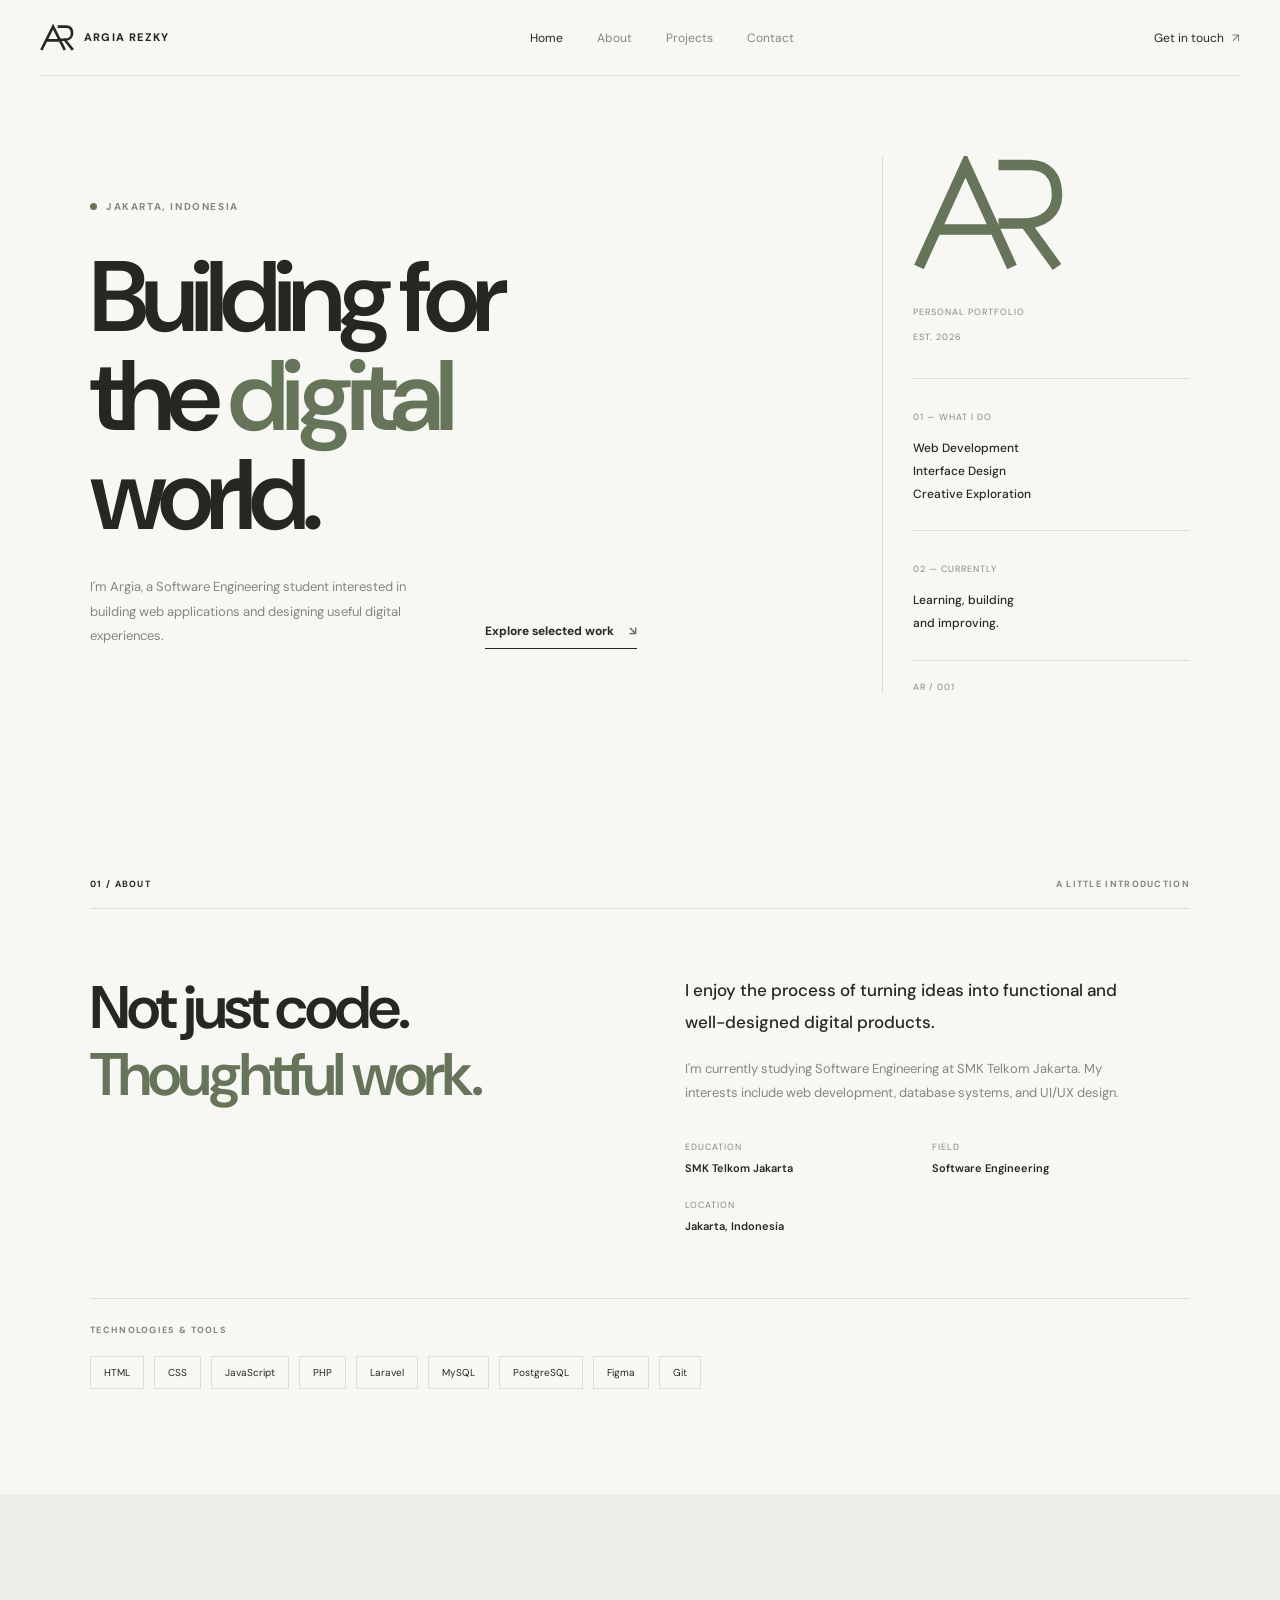
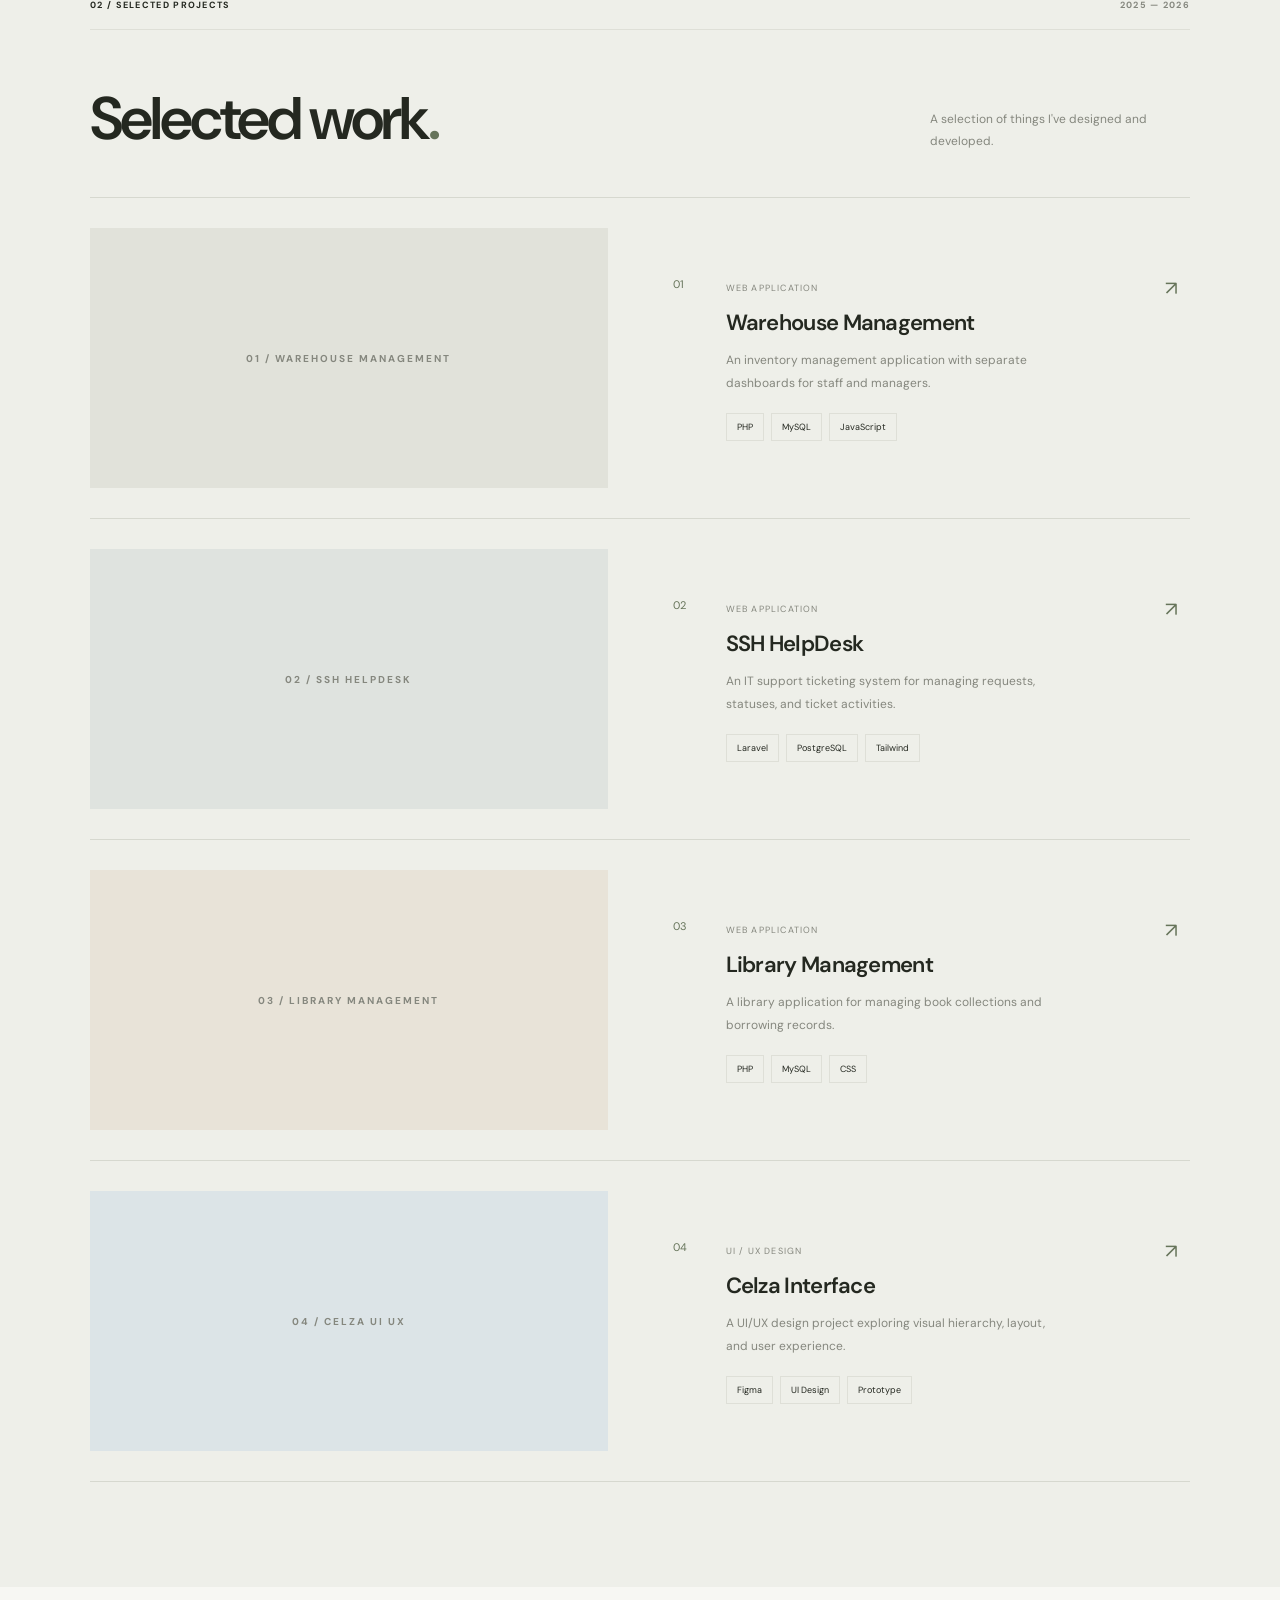
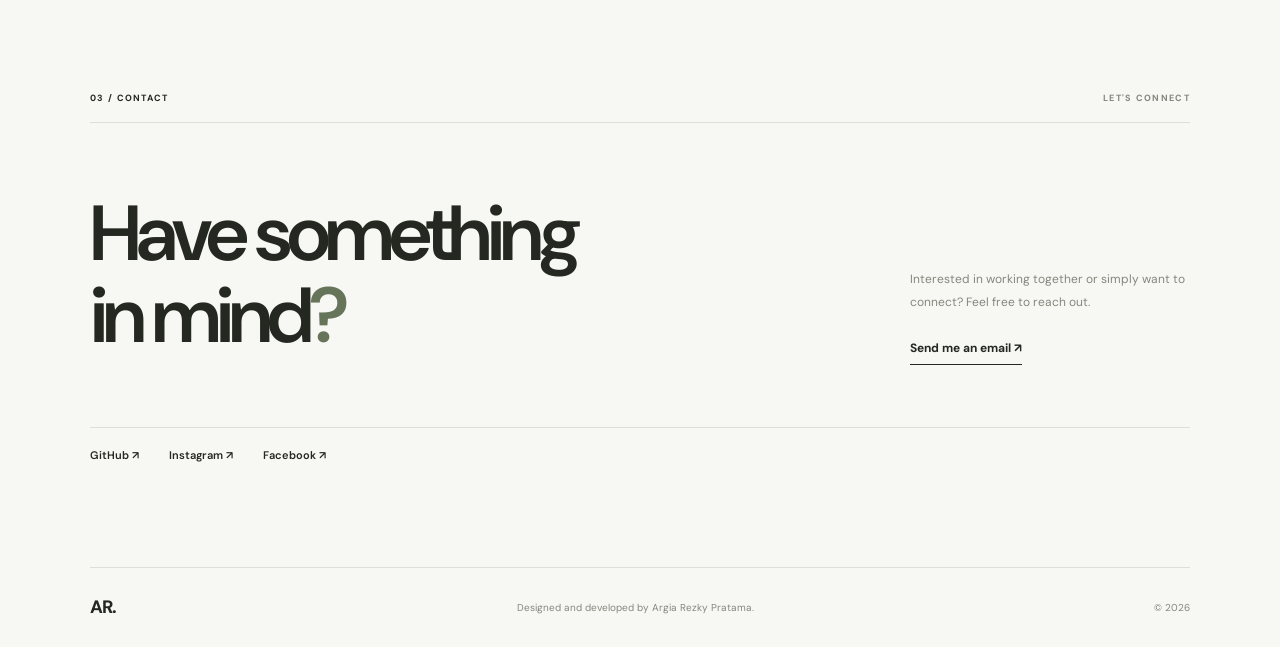
==== commit 5b747bf9: "Update index.html" ====
--- a/index.html
+++ b/index.html
@@ -1,4 +1,3 @@
-
 <!DOCTYPE html>
 <html lang="en">
 <head>
@@ -281,7 +280,7 @@
                     Interested in working together or simply
                     want to connect? Feel free to reach out.
                 </p>
-                <a href="mailto:yourmail@example.com" class="email-link">
+                <a href="mailto:argiatama118@gmail.com" class="email-link">
                     Send me an email ↗
                 </a>
             </div>
--- a/style.css
+++ b/style.css
@@ -1,13 +1,12 @@
+
 :root {
-    --bg: #f5f2eb;
-    --surface: #eae6dc;
-    --dark: #202a24;
-    --green: #435d47;
-    --orange: #e87845;
-    --muted: #77776e;
-    --line: #d9d5ca;
+    --background: #f7f7f3;
+    --white: #ffffff;
+    --dark: #242820;
+    --muted: #85877e;
+    --olive: #66745a;
+    --line: #dedfd7;
     --font: 'DM Sans', sans-serif;
-    --heading: 'Manrope', sans-serif;
 }
 
 * {
@@ -22,7 +21,7 @@
 }
 
 body {
-    background: var(--bg);
+    background: var(--background);
     color: var(--dark);
     font-family: var(--font);
     overflow-x: hidden;
@@ -38,15 +37,15 @@
 }
 
 .container {
-    width: min(1160px, calc(100% - 80px));
-    margin: auto;
+    width: min(1100px, calc(100% - 64px));
+    margin-inline: auto;
 }
 
 /* HEADER */
 
 .header {
-    height: 78px;
-    width: min(1320px, calc(100% - 80px));
+    height: 76px;
+    width: min(1200px, calc(100% - 64px));
     margin: auto;
     display: flex;
     align-items: center;
@@ -55,317 +54,183 @@
 }
 
 .brand {
-    font-family: var(--heading);
-    font-size: 25px;
+    display: flex;
+    align-items: center;
+    gap: 10px;
+    font-size: 11px;
     font-weight: 800;
-    letter-spacing: -2px;
-}
-
-.brand span,
-.orange {
-    color: var(--orange);
-}
-
-.navigation {
-    display: flex;
+    letter-spacing: 1.2px;
+}
+
+.logo {
+    width: 34px;
+    color: var(--dark);
+}
+
+.nav {
+    display: flex;
+    gap: 34px;
+}
+
+.nav a,
+.header-link {
+    font-size: 12px;
+    color: var(--muted);
+    transition: color .2s;
+}
+
+.nav a:hover,
+.nav a.active,
+.header-link {
+    color: var(--dark);
+}
+
+.header-link span {
+    color: var(--olive);
+    margin-left: 5px;
+}
+
+.menu-button {
+    display: none;
+    border: 0;
+    background: none;
+}
+
+/* HERO */
+
+.hero {
+    min-height: 610px;
+    display: grid;
+    grid-template-columns: 1.5fr .65fr;
     align-items: center;
-    gap: 35px;
-}
-
-.nav-link {
-    font-size: 13px;
-    color: var(--muted);
-    transition: .2s;
-}
-
-.nav-link:hover,
-.nav-link.active {
-    color: var(--dark);
-}
-
-.header-cta {
-    font-size: 13px;
+    gap: 80px;
+    padding-block: 80px;
+}
+
+.eyebrow {
+    font-size: 10px;
+    letter-spacing: 1.6px;
     font-weight: 700;
-}
-
-.header-cta span {
-    color: var(--orange);
-    margin-left: 5px;
-}
-
-.menu-btn {
-    display: none;
-    background: none;
-    border: none;
-    cursor: pointer;
-}
-
-/* HERO */
-
-.hero {
-    min-height: 620px;
-    display: grid;
-    grid-template-columns: 1.1fr .9fr;
-    align-items: center;
-    gap: 70px;
-    padding-top: 55px;
-    padding-bottom: 65px;
-}
-
-.status {
-    display: inline-flex;
+    display: flex;
     align-items: center;
     gap: 9px;
-    background: #e7e9df;
-    padding: 9px 13px;
-    border-radius: 30px;
-    font-size: 11px;
-    font-weight: 600;
-    margin-bottom: 32px;
-}
-
-.status-dot {
+    color: var(--muted);
+}
+
+.availability {
     width: 7px;
     height: 7px;
-    background: #5e9565;
+    background: var(--olive);
     border-radius: 50%;
 }
 
-.overline,
-.section-label,
-.contact-overline {
-    font-size: 10px;
-    letter-spacing: 1.8px;
-    font-weight: 700;
-    color: var(--muted);
-}
-
 .hero h1 {
-    font-family: var(--heading);
-    font-size: clamp(53px, 6.2vw, 83px);
-    line-height: 1.06;
-    letter-spacing: -5px;
-    margin: 20px 0;
-    font-weight: 800;
-}
-
-.hero h1 span:not(.orange) {
-    color: var(--green);
-}
-
-.hero-description {
-    max-width: 430px;
-    font-size: 14px;
+    font-size: clamp(65px, 8vw, 100px);
+    line-height: .99;
+    letter-spacing: -7px;
+    font-weight: 600;
+    margin: 35px 0 30px;
+}
+
+.hero h1 span {
+    color: var(--olive);
+}
+
+.hero-bottom {
+    display: flex;
+    align-items: end;
+    gap: 50px;
+}
+
+.hero-bottom p {
+    max-width: 345px;
+    font-size: 13px;
+    color: var(--muted);
     line-height: 1.9;
-    color: var(--muted);
-}
-
-.hero-actions {
-    display: flex;
-    align-items: center;
-    gap: 28px;
-    margin-top: 30px;
-}
-
-.button {
-    min-height: 48px;
-    padding: 0 20px;
-    display: inline-flex;
-    align-items: center;
-    justify-content: center;
-    gap: 20px;
+}
+
+.primary-link {
     font-size: 12px;
     font-weight: 700;
-    transition: .25s;
-}
-
-.button-dark {
-    background: var(--dark);
-    color: white;
-}
-
-.button-dark:hover {
-    background: var(--green);
-    transform: translateY(-3px);
-}
-
-.button span {
-    color: var(--orange);
-}
-
-.text-link {
+    white-space: nowrap;
+    border-bottom: 1px solid var(--dark);
+    padding-bottom: 9px;
+}
+
+.primary-link span {
+    margin-left: 12px;
+    color: var(--olive);
+}
+
+.hero-aside {
+    border-left: 1px solid var(--line);
+    padding-left: 30px;
+}
+
+.identity {
+    display: flex;
+    flex-direction: column;
+    gap: 13px;
+    padding-bottom: 35px;
+    border-bottom: 1px solid var(--line);
+}
+
+.identity-logo {
+    width: 100%;
+    max-width: 150px;
+    color: var(--olive);
+    margin-bottom: 12px;
+}
+
+.identity > span {
+    font-size: 9px;
+    letter-spacing: 1px;
+    color: var(--muted);
+}
+
+.aside-description {
+    padding: 25px 0;
+    border-bottom: 1px solid var(--line);
+}
+
+.aside-description span {
+    font-size: 9px;
+    color: var(--muted);
+    letter-spacing: 1px;
+}
+
+.aside-description p {
     font-size: 12px;
-    font-weight: 600;
-}
-
-.text-link span {
-    margin-left: 8px;
-    color: var(--orange);
-}
-
-.hero-footer {
+    line-height: 1.9;
+    margin-top: 12px;
+    font-weight: 500;
+}
+
+.aside-index {
+    font-size: 9px;
+    color: var(--muted);
+    letter-spacing: 1px;
+    margin-top: 20px;
+}
+
+/* SECTIONS */
+
+.section {
+    padding-block: 105px;
+}
+
+.section-top {
     display: flex;
     justify-content: space-between;
-    max-width: 470px;
-    margin-top: 65px;
-    padding-top: 17px;
-    border-top: 1px solid var(--line);
-    font-size: 8px;
-    letter-spacing: 1px;
-    color: var(--muted);
-}
-
-/* HERO ART */
-
-.hero-right {
-    position: relative;
-    padding: 20px 0;
-}
-
-.hero-art {
-    background: var(--green);
-    min-height: 425px;
-    padding: 25px;
-    color: white;
-    position: relative;
-    overflow: hidden;
-}
-
-.art-top,
-.art-bottom {
-    display: flex;
-    justify-content: space-between;
-    font-size: 9px;
-    letter-spacing: 1px;
-    color: #d4dfd1;
-}
-
-.art-main {
-    height: 320px;
-    position: relative;
-    display: flex;
-    align-items: center;
-    justify-content: center;
-}
-
-.art-circle {
-    width: 220px;
-    height: 220px;
-    background: var(--orange);
-    border-radius: 50%;
-    display: grid;
-    place-items: center;
-    position: relative;
-}
-
-.art-circle span {
-    font-family: var(--heading);
-    font-size: 100px;
-    font-weight: 800;
-    letter-spacing: -12px;
-    color: #fff4e9;
-}
-
-.art-cross {
-    position: absolute;
-    right: 12%;
-    top: 15%;
-    font-size: 45px;
-    color: #e8d9b6;
-}
-
-.art-caption {
-    position: absolute;
-    left: 0;
-    bottom: 22px;
-    display: flex;
-    gap: 9px;
-    font-size: 9px;
-    letter-spacing: 1.5px;
-}
-
-.art-caption span {
-    border: 1px solid #78907b;
-    padding: 7px 9px;
-}
-
-.floating-note {
-    position: absolute;
-    bottom: -5px;
-    left: -30px;
-    background: var(--bg);
-    padding: 15px 19px;
-    display: flex;
-    align-items: center;
-    gap: 12px;
-    box-shadow: 0 10px 35px #202a2415;
-}
-
-.note-icon {
-    color: var(--orange);
-    font-size: 25px;
-}
-
-.floating-note strong,
-.floating-note small {
-    display: block;
-}
-
-.floating-note strong {
-    font-size: 11px;
-}
-
-.floating-note small {
-    font-size: 10px;
-    color: var(--muted);
-    margin-top: 4px;
-}
-
-/* MARQUEE */
-
-.marquee {
-    background: var(--orange);
-    overflow: hidden;
-    padding: 17px 0;
-    transform: rotate(-1deg) scale(1.02);
-}
-
-.marquee-track {
-    display: flex;
-    width: max-content;
-    align-items: center;
-    gap: 35px;
-    animation: marquee 25s linear infinite;
-}
-
-.marquee-track span {
-    font-size: 11px;
-    font-weight: 800;
-    letter-spacing: 2px;
-    color: #fff9ed;
-}
-
-.marquee-track i {
-    color: var(--dark);
-    font-style: normal;
-}
-
-@keyframes marquee {
-    to { transform: translateX(-50%); }
-}
-
-/* GENERAL SECTION */
-
-.section {
-    padding-top: 115px;
-    padding-bottom: 115px;
-}
-
-.section-label {
-    display: flex;
-    justify-content: space-between;
-    padding-bottom: 20px;
     border-bottom: 1px solid var(--line);
+    padding-bottom: 18px;
+    font-size: 9px;
+    letter-spacing: 1.3px;
+    font-weight: 700;
+}
+
+.section-top span:last-child {
+    color: var(--muted);
 }
 
 /* ABOUT */
@@ -373,553 +238,396 @@
 .about-grid {
     display: grid;
     grid-template-columns: 1fr 1fr;
-    gap: 100px;
+    gap: 90px;
     padding: 65px 0;
 }
 
 .about-grid h2,
-.work-heading h2 {
-    font-family: var(--heading);
-    font-size: clamp(40px, 5vw, 61px);
+.projects-heading h2 {
+    font-size: clamp(42px, 5vw, 60px);
+    line-height: 1.12;
     letter-spacing: -3px;
-    line-height: 1.12;
-}
-
-.about-grid h2 span,
-.work-heading h2 span {
-    color: var(--green);
-}
-
-.about-content {
-    max-width: 500px;
-}
-
-.about-content p {
+    font-weight: 600;
+}
+
+.about-grid h2 span {
+    color: var(--olive);
+}
+
+.about-copy {
+    max-width: 470px;
+}
+
+.about-copy p {
     font-size: 13px;
     line-height: 1.9;
     color: var(--muted);
-    margin-bottom: 15px;
-}
-
-.about-content .about-intro {
+    margin-bottom: 18px;
+}
+
+.about-copy .large-copy {
+    color: var(--dark);
     font-size: 17px;
-    font-weight: 600;
-    color: var(--dark);
-    line-height: 1.65;
-}
-
-.about-meta {
+    font-weight: 500;
+}
+
+.personal-info {
     display: grid;
     grid-template-columns: 1fr 1fr;
-    gap: 25px;
+    gap: 24px;
     margin-top: 35px;
 }
 
-.about-meta div span,
-.about-meta div strong {
+.personal-info div span,
+.personal-info div strong {
     display: block;
 }
 
-.about-meta div span {
+.personal-info div span {
+    color: var(--muted);
     font-size: 9px;
     letter-spacing: 1px;
-    color: var(--muted);
-    margin-bottom: 7px;
-}
-
-.about-meta div strong {
-    font-size: 12px;
-}
-
-.skills {
-    padding: 25px 0;
+    margin-bottom: 8px;
+}
+
+.personal-info div strong {
+    font-size: 11px;
+    font-weight: 600;
+}
+
+.tech-stack {
     border-top: 1px solid var(--line);
-}
-
-.skills-title {
+    padding-top: 25px;
+}
+
+.stack-label {
     display: block;
     font-size: 9px;
-    letter-spacing: 1.5px;
     font-weight: 700;
+    letter-spacing: 1.3px;
     color: var(--muted);
     margin-bottom: 20px;
 }
 
-.skill-list {
+.stack-list {
     display: flex;
     flex-wrap: wrap;
     gap: 10px;
 }
 
-.skill-list span,
-.project-tags span {
+.stack-list span,
+.tags span {
     border: 1px solid var(--line);
-    padding: 9px 14px;
+    padding: 9px 13px;
+    font-size: 10px;
+}
+
+/* PROJECTS */
+
+.projects {
+    background: #eeefe9;
+}
+
+.projects-heading {
+    padding: 55px 0 45px;
+    display: flex;
+    justify-content: space-between;
+    align-items: end;
+}
+
+.projects-heading h2 span {
+    color: var(--olive);
+}
+
+.projects-heading p {
+    font-size: 12px;
+    color: var(--muted);
+    max-width: 260px;
+    line-height: 1.8;
+}
+
+.project-list {
+    display: flex;
+    flex-direction: column;
+}
+
+.project {
+    display: grid;
+    grid-template-columns: 1fr 1fr;
+    gap: 65px;
+    padding: 30px 0;
+    border-top: 1px solid #d6d8cf;
+    align-items: center;
+}
+
+.project:last-child {
+    border-bottom: 1px solid #d6d8cf;
+}
+
+.project-image {
+    position: relative;
+    height: 260px;
+    background: #e1e2da;
+    overflow: hidden;
+    display: grid;
+    place-items: center;
+}
+
+.project:nth-child(2) .project-image {
+    background: #dfe3df;
+}
+
+.project:nth-child(3) .project-image {
+    background: #e8e3d8;
+}
+
+.project:nth-child(4) .project-image {
+    background: #dce4e7;
+}
+
+.project-image img {
+    width: 100%;
+    height: 100%;
+    object-fit: cover;
+    position: absolute;
+    inset: 0;
+    z-index: 1;
+}
+
+.image-placeholder {
+    font-size: 10px;
+    letter-spacing: 2px;
+    font-weight: 700;
+    color: #85877e;
+}
+
+.project-info {
+    display: grid;
+    grid-template-columns: 35px 1fr 25px;
+    gap: 18px;
+    align-items: start;
+}
+
+.project-number {
+    font-size: 11px;
+    color: var(--olive);
+    padding-top: 2px;
+}
+
+.project-description > span {
+    font-size: 9px;
+    letter-spacing: 1.2px;
+    color: var(--muted);
+}
+
+.project-description h3 {
+    font-size: 22px;
+    letter-spacing: -.7px;
+    font-weight: 600;
+    margin: 12px 0;
+}
+
+.project-description p {
+    font-size: 12px;
+    color: var(--muted);
+    line-height: 1.9;
+    max-width: 340px;
+    margin-bottom: 18px;
+}
+
+.tags {
+    display: flex;
+    flex-wrap: wrap;
+    gap: 7px;
+}
+
+.tags span {
+    font-size: 9px;
+    padding: 7px 10px;
+}
+
+.project-arrow {
+    font-size: 20px;
+    color: var(--olive);
+}
+
+/* CONTACT */
+
+.contact-content {
+    display: flex;
+    justify-content: space-between;
+    align-items: end;
+    padding: 70px 0;
+    gap: 50px;
+}
+
+.contact-content h2 {
+    font-size: clamp(48px, 7vw, 78px);
+    letter-spacing: -5px;
+    line-height: 1.05;
+    font-weight: 600;
+}
+
+.contact-content h2 span {
+    color: var(--olive);
+}
+
+.contact-description {
+    max-width: 280px;
+}
+
+.contact-description p {
+    color: var(--muted);
+    font-size: 12px;
+    line-height: 1.9;
+    margin-bottom: 22px;
+}
+
+.email-link {
+    font-size: 12px;
+    font-weight: 700;
+    border-bottom: 1px solid var(--dark);
+    padding-bottom: 8px;
+}
+
+.email-link:hover {
+    color: var(--olive);
+}
+
+.social-links {
+    display: flex;
+    gap: 30px;
+    padding-top: 20px;
+    border-top: 1px solid var(--line);
+}
+
+.social-links a {
     font-size: 11px;
     font-weight: 600;
 }
 
-/* PROJECTS */
-
-.work {
-    background: var(--surface);
-}
-
-.work-heading {
-    display: flex;
-    justify-content: space-between;
-    align-items: end;
-    gap: 30px;
-    padding: 55px 0 45px;
-}
-
-.work-heading p {
-    font-size: 12px;
-    color: var(--muted);
-    max-width: 270px;
-    line-height: 1.8;
-}
-
-.project-grid {
-    display: grid;
-    grid-template-columns: 1fr 1fr;
-    gap: 55px 25px;
-}
-
-.project {
-    min-width: 0;
-}
-
-.project-preview {
-    height: 310px;
-    display: block;
-    position: relative;
-    overflow: hidden;
-    padding: 20px;
-    transition: .3s;
-}
-
-.project-preview:hover {
-    transform: translateY(-5px);
-}
-
-.preview-one { background: #d4ded1; }
-.preview-two { background: #d9d9d0; }
-.preview-three { background: #e9d9c2; }
-.preview-four { background: #d5dce6; }
-
-.preview-header {
-    display: flex;
-    justify-content: space-between;
-    font-size: 9px;
-    letter-spacing: 1px;
-    font-weight: 700;
-}
-
-/* PROJECT MOCKUPS */
-
-.warehouse-screen,
-.helpdesk-screen {
-    display: flex;
-    width: 85%;
-    height: 200px;
-    background: white;
-    margin: 35px auto 0;
-    box-shadow: 0 15px 30px #26352b18;
-}
-
-.warehouse-screen aside,
-.helpdesk-sidebar {
-    width: 18%;
-    background: #25382e;
-    padding: 15px 10px;
-    display: flex;
-    flex-direction: column;
-    gap: 18px;
-    color: white;
-}
-
-.warehouse-screen aside span,
-.helpdesk-sidebar span {
-    width: 70%;
-    height: 5px;
-    background: #6d8673;
-}
-
-.warehouse-main,
-.helpdesk-main {
-    flex: 1;
-    padding: 18px;
-}
-
-.screen-title,
-.helpdesk-heading {
-    font-size: 11px;
-    font-weight: 700;
-}
-
-.screen-cards,
-.helpdesk-cards {
-    display: flex;
-    gap: 9px;
-    margin: 20px 0;
-}
-
-.screen-cards i,
-.helpdesk-cards i {
-    height: 48px;
-    flex: 1;
-    background: #e9eee8;
-}
-
-.screen-table {
-    display: flex;
-    flex-direction: column;
-    gap: 9px;
-}
-
-.screen-table span {
-    height: 6px;
-    background: #eee;
-}
-
-.helpdesk-graph {
-    height: 75px;
-    display: flex;
-    align-items: end;
-    gap: 8px;
-    padding: 10px;
-    background: #f1f2ee;
-}
-
-.helpdesk-graph div {
-    flex: 1;
-    background: var(--green);
-    height: 35%;
-}
-
-.helpdesk-graph div:nth-child(2n) { height: 70%; }
-.helpdesk-graph div:nth-child(3n) { height: 90%; }
-
-.library-screen {
-    width: 76%;
-    margin: 35px auto;
-    background: #fff9ef;
-    min-height: 195px;
-    padding: 25px;
-}
-
-.library-title {
-    font-size: 24px;
-    font-weight: 800;
-}
-
-.library-title span { color: var(--orange); }
-
-.book-row {
-    display: flex;
-    gap: 12px;
-    margin: 20px 0;
-}
-
-.book-row i {
-    width: 48px;
-    height: 70px;
-    background: #607d62;
-}
-
-.book-row i:nth-child(2) { background: #d98a55; }
-.book-row i:nth-child(3) { background: #c3b28d; }
-
-.library-lines {
-    display: flex;
-    flex-direction: column;
-    gap: 6px;
-}
-
-.library-lines span {
-    height: 5px;
-    background: #e8e1d4;
-}
-
-.celza-screen {
-    display: flex;
-    width: 80%;
-    min-height: 190px;
-    background: #fff;
-    margin: 35px auto;
-    box-shadow: 0 15px 30px #26352b18;
-}
-
-.celza-left {
-    flex: 1;
-    padding: 20px;
-}
-
-.celza-left span {
-    font-size: 9px;
-    font-weight: 800;
-    letter-spacing: 2px;
-}
-
-.celza-left h3 {
-    font-family: var(--heading);
-    font-size: 18px;
-    margin-top: 20px;
-}
-
-.celza-left div {
-    width: 55px;
-    height: 20px;
-    background: #00a6ff;
-    margin-top: 15px;
-}
-
-.celza-right {
-    width: 35%;
-    background: #e8f4fa;
-    padding: 15px;
-    display: flex;
-    flex-direction: column;
-    justify-content: center;
-    gap: 10px;
-}
-
-.celza-right i {
-    height: 35px;
-    background: white;
-}
-
-.project-details {
-    padding-top: 22px;
-}
-
-.project-title {
-    display: flex;
-    justify-content: space-between;
-    align-items: center;
-}
-
-.project-title div > span {
-    font-size: 9px;
-    letter-spacing: 1.3px;
-    color: var(--muted);
-}
-
-.project-title h3 {
-    font-family: var(--heading);
-    font-size: 20px;
-    margin-top: 7px;
-    letter-spacing: -.7px;
-}
-
-.project-arrow {
-    font-size: 24px;
-    color: var(--orange);
-}
-
-.project-details p {
-    font-size: 12px;
-    color: var(--muted);
-    line-height: 1.8;
-    margin: 12px 0 17px;
-}
-
-.project-tags {
-    display: flex;
-    flex-wrap: wrap;
-    gap: 7px;
-}
-
-.project-tags span {
-    font-size: 9px;
-    padding: 7px 10px;
-}
-
-/* CONTACT */
-
-.contact-content {
-    display: flex;
-    justify-content: space-between;
-    align-items: end;
-    padding: 75px 0;
-    gap: 50px;
-}
-
-.contact-content h2 {
-    font-family: var(--heading);
-    font-size: clamp(55px, 7vw, 85px);
-    line-height: 1.05;
-    letter-spacing: -5px;
-    margin-top: 20px;
-}
-
-.contact-content h2 span {
-    color: var(--orange);
-}
-
-.contact-right {
-    max-width: 300px;
-}
-
-.contact-right p {
-    font-size: 13px;
-    color: var(--muted);
-    line-height: 1.9;
-    margin-bottom: 22px;
-}
-
-.contact-links {
-    display: flex;
-    gap: 30px;
+.social-links a:hover {
+    color: var(--olive);
+}
+
+/* FOOTER */
+
+.footer {
+    min-height: 80px;
     border-top: 1px solid var(--line);
-    padding-top: 22px;
-}
-
-.contact-links a {
-    font-size: 12px;
-    font-weight: 600;
-}
-
-.contact-links a:hover {
-    color: var(--orange);
-}
-
-/* FOOTER */
-
-.footer {
-    border-top: 1px solid var(--line);
-    min-height: 85px;
     display: flex;
     align-items: center;
     justify-content: space-between;
-}
-
-.footer p,
-.footer > span {
-    color: var(--muted);
+    gap: 15px;
+}
+
+.footer-brand {
+    font-size: 18px;
+    font-weight: 800;
+    letter-spacing: -1px;
+}
+
+.footer span {
     font-size: 10px;
-}
-
-/* RESPONSIVE */
-
-@media (max-width: 900px) {
-    .hero {
-        gap: 35px;
-    }
-
-    .hero h1 {
-        font-size: 58px;
-    }
-
-    .hero-art {
-        min-height: 360px;
-    }
-
-    .art-main {
-        height: 260px;
-    }
-
-    .art-circle {
-        width: 180px;
-        height: 180px;
-    }
-
-    .art-circle span {
-        font-size: 80px;
-    }
-
-    .about-grid {
-        gap: 50px;
-    }
-
-    .project-preview {
-        height: 270px;
-    }
-}
-
-@media (max-width: 650px) {
-    .container {
-        width: calc(100% - 40px);
-    }
-
+    color: var(--muted);
+}
+
+/* MOBILE */
+
+@media (max-width: 760px) {
+    .container,
     .header {
         width: calc(100% - 40px);
+    }
+
+    .header {
         height: 68px;
     }
 
-    .navigation {
+    .nav {
         display: none;
         position: absolute;
         top: 68px;
         left: 0;
         width: 100%;
-        background: var(--bg);
         padding: 25px 20px;
+        background: var(--background);
+        border-bottom: 1px solid var(--line);
+        z-index: 10;
         flex-direction: column;
-        align-items: flex-start;
         gap: 22px;
-        border-bottom: 1px solid var(--line);
-        z-index: 20;
-    }
-
-    .navigation.show {
+    }
+
+    .nav.show {
         display: flex;
     }
 
-    .header-cta {
-        margin-left: auto;
-        margin-right: 22px;
-    }
-
-    .menu-btn {
+    .menu-button {
         display: flex;
         flex-direction: column;
         gap: 5px;
-    }
-
-    .menu-btn span {
-        width: 22px;
-        height: 2px;
+        cursor: pointer;
+    }
+
+    .menu-button span {
+        width: 21px;
+        height: 1.5px;
         background: var(--dark);
+    }
+
+    .header-link {
+        margin-left: auto;
+        margin-right: 22px;
     }
 
     .hero {
         grid-template-columns: 1fr;
-        padding-top: 65px;
-        gap: 50px;
+        gap: 55px;
+        padding-block: 75px;
     }
 
     .hero h1 {
-        font-size: clamp(52px, 13vw, 75px);
-        letter-spacing: -4px;
-    }
-
-    .hero-description {
-        font-size: 13px;
-    }
-
-    .hero-footer {
-        margin-top: 45px;
-        gap: 15px;
-        font-size: 7px;
-    }
-
-    .hero-art {
-        min-height: 370px;
-    }
-
-    .floating-note {
-        left: -5px;
+        font-size: clamp(58px, 12vw, 82px);
+        letter-spacing: -5px;
+    }
+
+    .hero-bottom {
+        flex-direction: column;
+        align-items: start;
+        gap: 22px;
+    }
+
+    .hero-aside {
+        border-left: none;
+        border-top: 1px solid var(--line);
+        padding: 25px 0 0;
+        display: grid;
+        grid-template-columns: 1fr 1fr;
+        gap: 20px;
+    }
+
+    .identity {
+        grid-column: 1 / -1;
+        flex-direction: row;
+        align-items: center;
+        padding-bottom: 20px;
+    }
+
+    .identity-logo {
+        width: 70px;
+        margin: 0;
+    }
+
+    .aside-description {
+        padding: 12px 0;
+    }
+
+    .aside-index {
+        display: none;
     }
 
     .section {
-        padding-top: 80px;
-        padding-bottom: 80px;
-    }
-
-    .section-label {
-        font-size: 8px;
+        padding-block: 75px;
     }
 
     .about-grid {
@@ -928,69 +636,64 @@
         padding: 45px 0;
     }
 
-    .about-grid h2,
-    .work-heading h2 {
-        font-size: 48px;
-    }
-
-    .about-meta {
-        gap: 20px;
-    }
-
-    .work-heading {
+    .projects-heading {
         display: block;
         padding: 45px 0 35px;
     }
 
-    .work-heading p {
+    .projects-heading p {
         margin-top: 15px;
     }
 
-    .project-grid {
+    .project {
         grid-template-columns: 1fr;
-        gap: 40px;
-    }
-
-    .project-preview {
-        height: 290px;
+        gap: 22px;
+        padding: 25px 0;
+    }
+
+    .project-image {
+        height: 240px;
     }
 
     .contact-content {
         display: block;
-        padding: 55px 0;
-    }
-
-    .contact-content h2 {
-        font-size: 65px;
-    }
-
-    .contact-right {
+        padding: 50px 0;
+    }
+
+    .contact-description {
         margin-top: 30px;
-    }
-
-    .contact-links {
-        flex-wrap: wrap;
-        gap: 20px;
     }
 
     .footer {
         flex-wrap: wrap;
-        gap: 12px;
         padding: 20px 0;
     }
-
-    .footer p {
-        order: 3;
-        width: 100%;
+}
+
+@media (max-width: 400px) {
+    .hero h1 {
+        font-size: 54px;
+    }
+
+    .section-top {
+        font-size: 8px;
+    }
+
+    .personal-info {
+        grid-template-columns: 1fr;
+    }
+
+    .contact-content h2 {
+        font-size: 52px;
     }
 }
 
 @media (prefers-reduced-motion: reduce) {
-    *,
-    *::before,
-    *::after {
-        scroll-behavior: auto !important;
-        animation-duration: .01ms !important;
-        transition-duration: .01ms !important;
-    }
-}
+    html {
+        scroll-behavior: auto;
+    }
+
+    * {
+        transition: none !important;
+    }
+}
